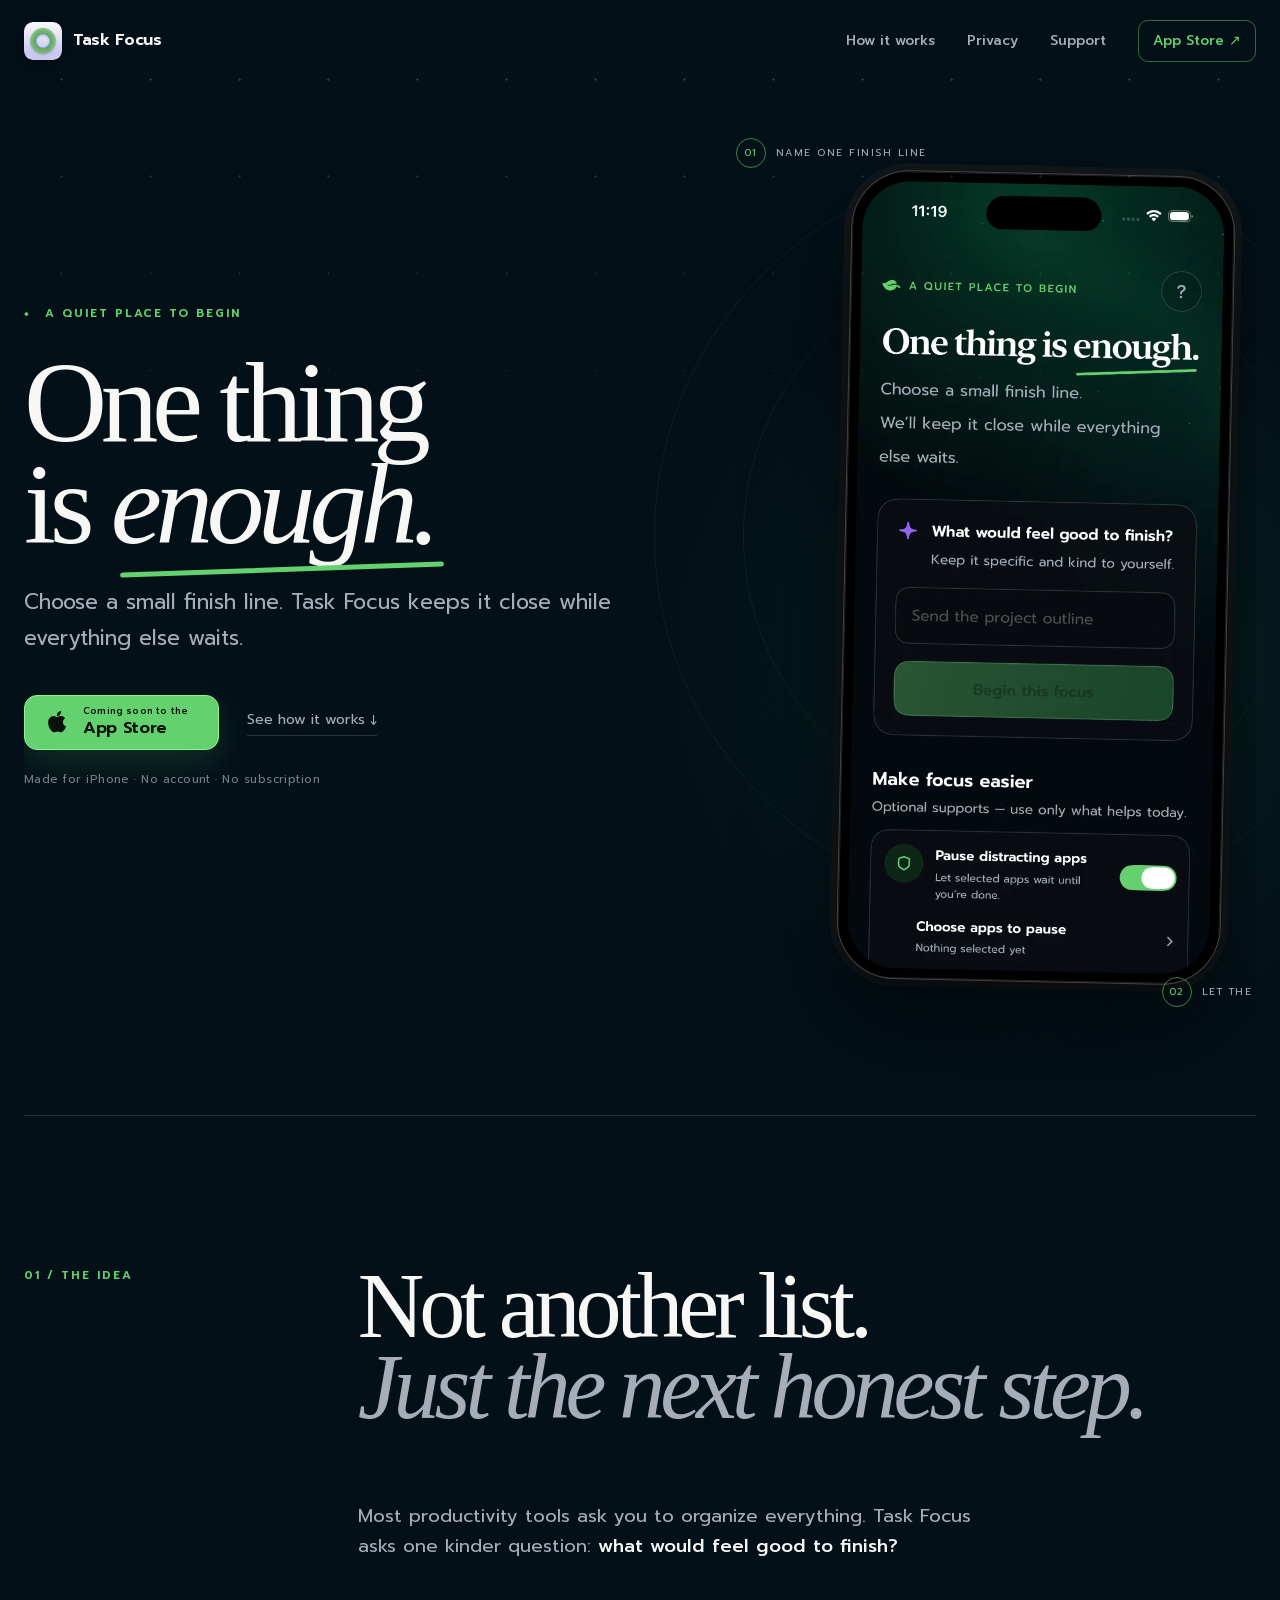
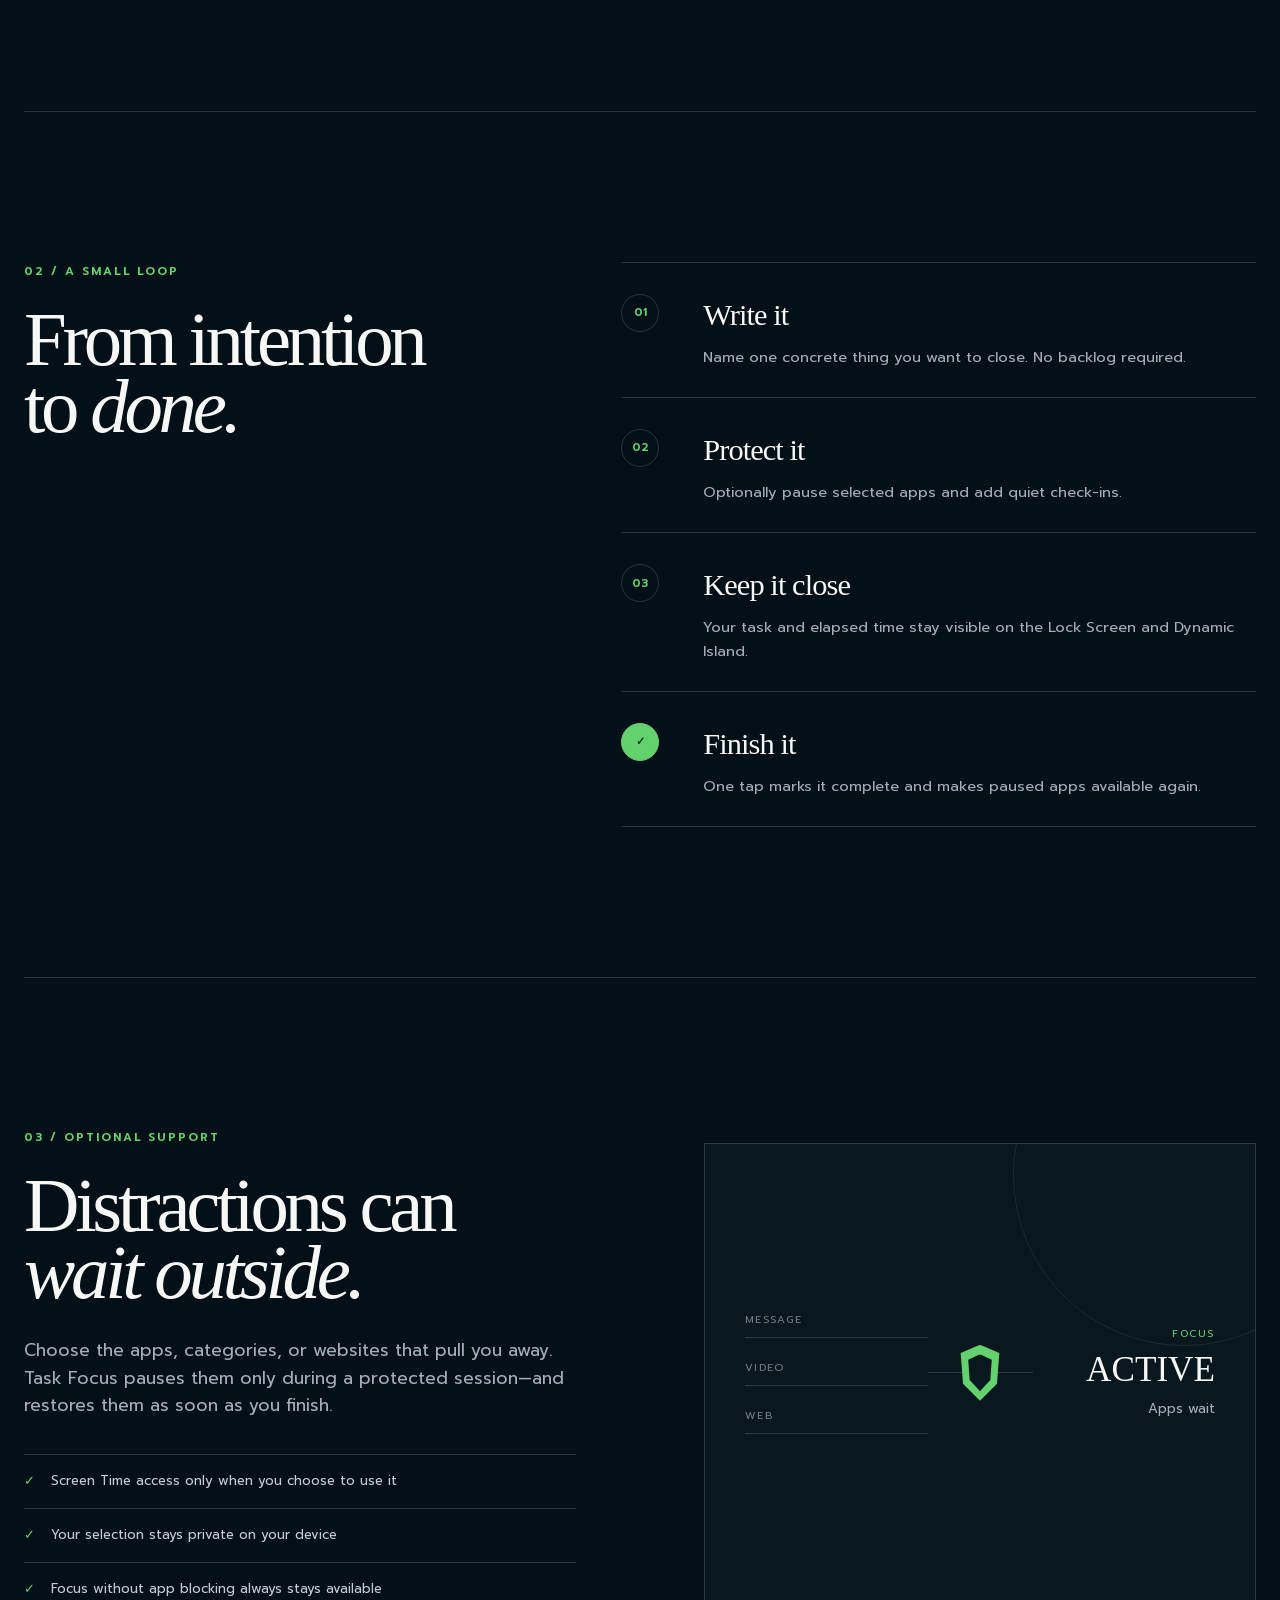
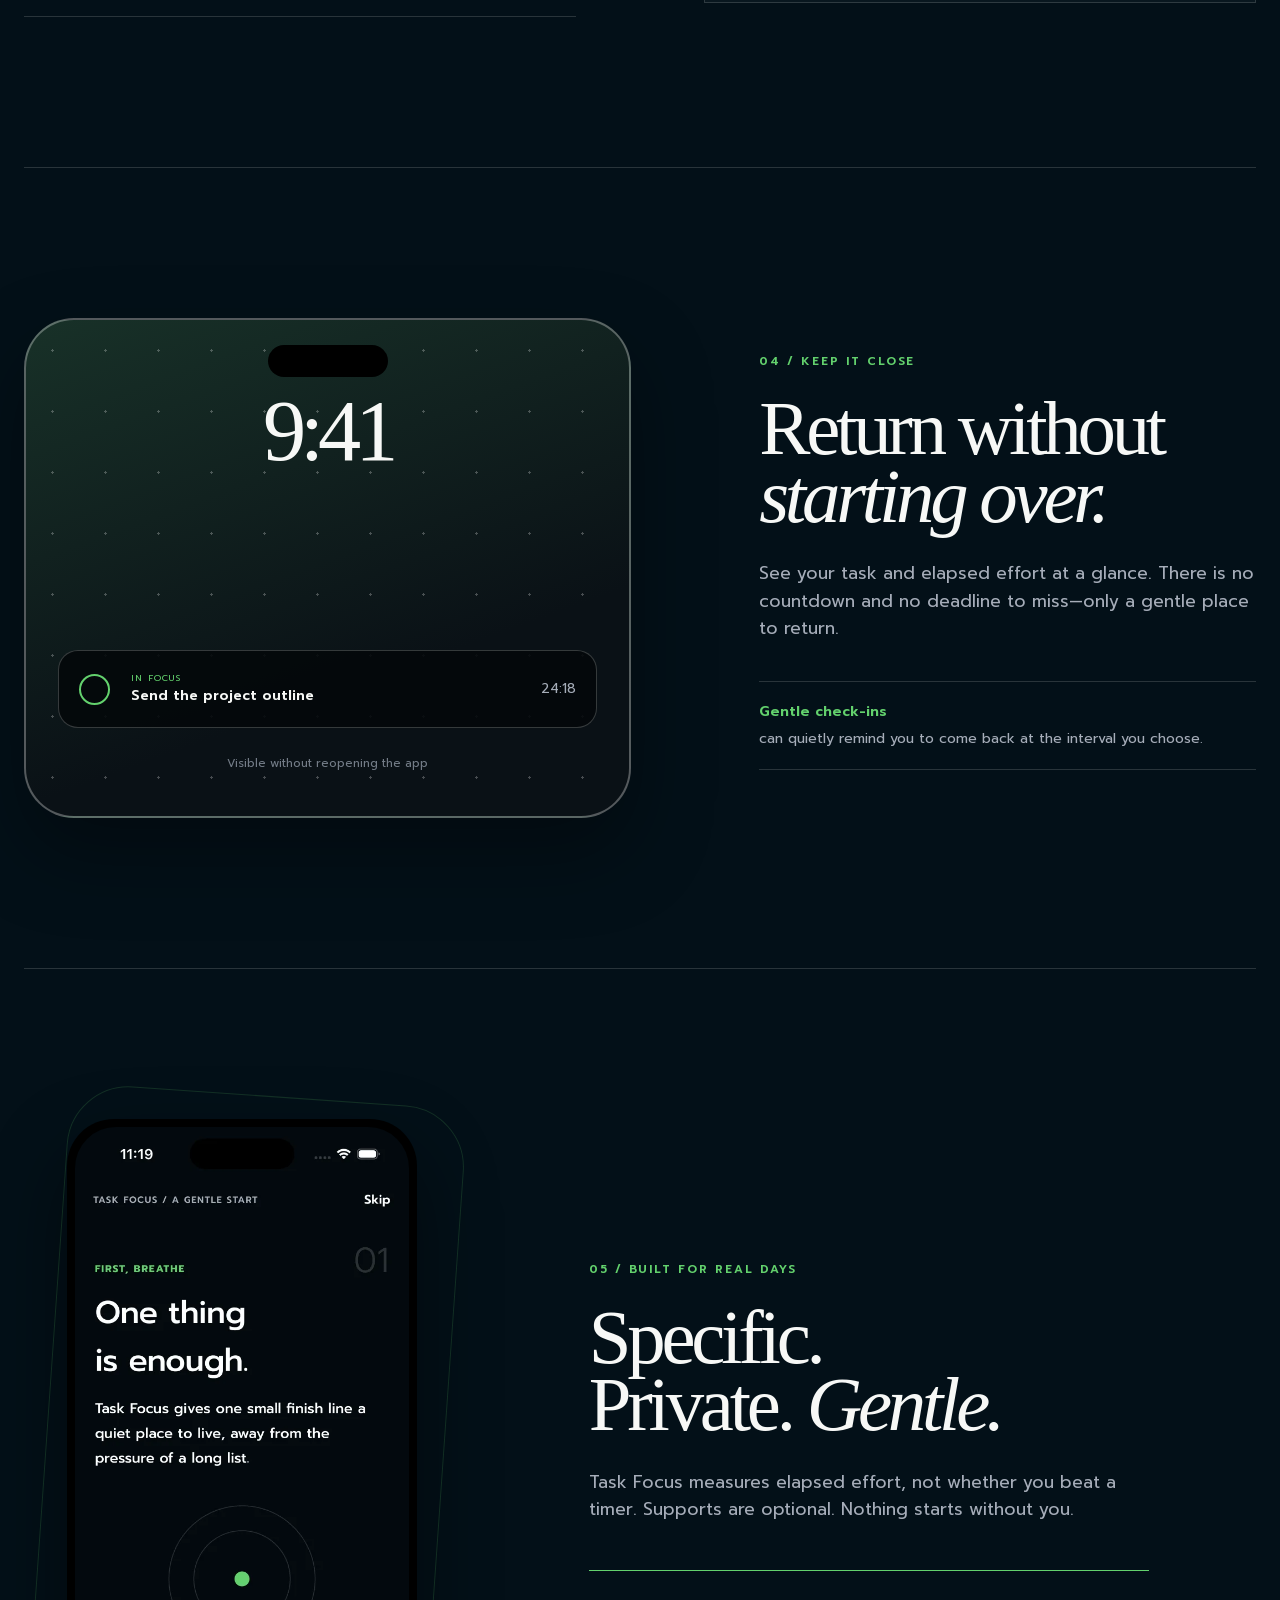
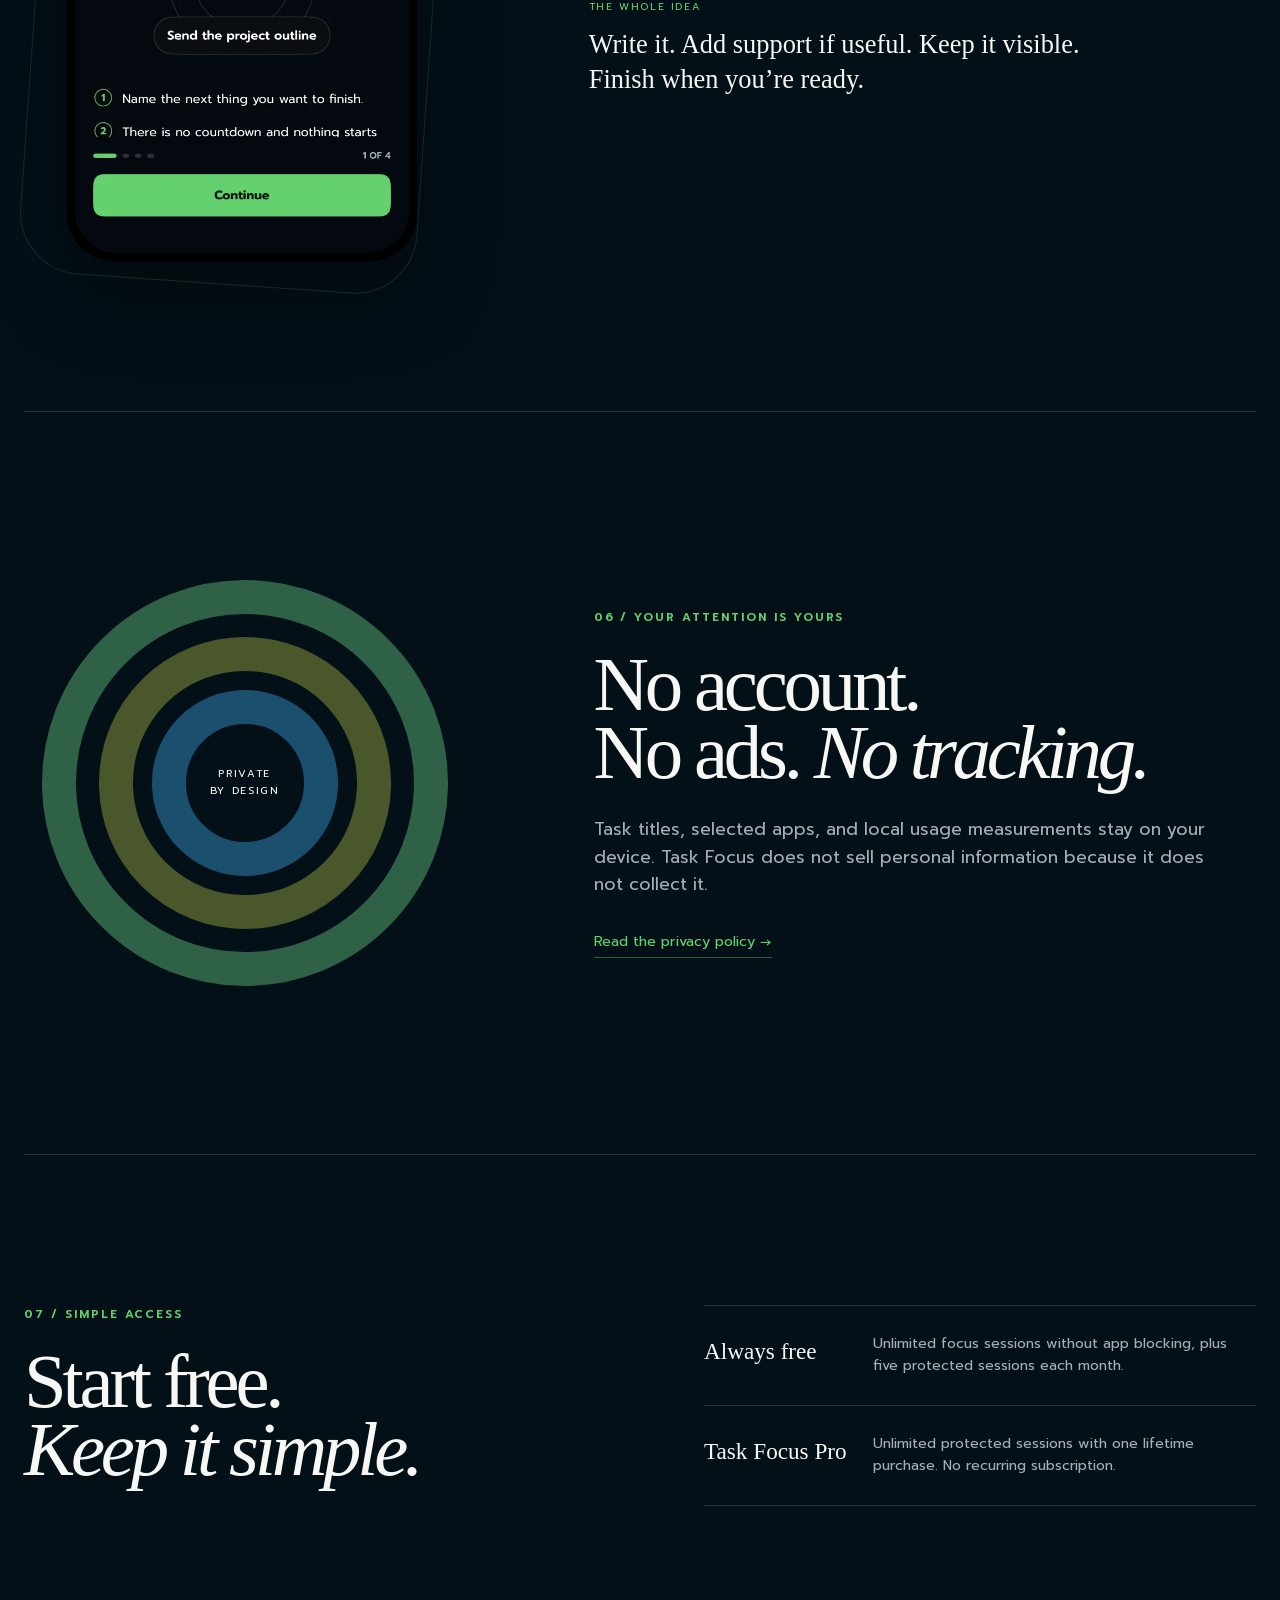
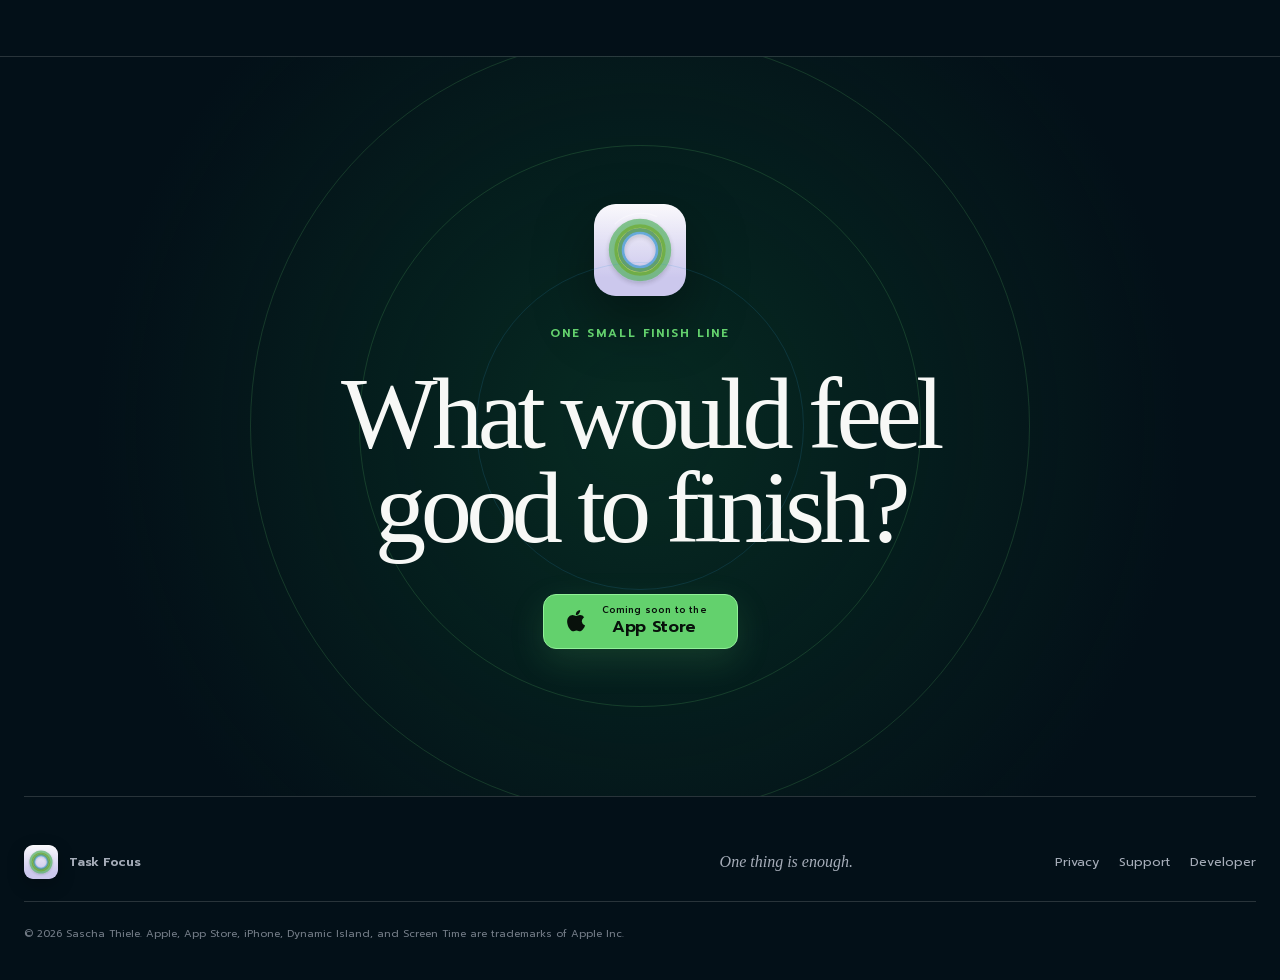
==== index.html @ 3fb0ddf8 "Build Task Focus App Store website" ====
<!doctype html>
<html lang="en">
<head>
  <meta charset="utf-8">
  <meta name="viewport" content="width=device-width, initial-scale=1">
  <meta name="theme-color" content="#031018">
  <meta name="description" content="Task Focus gives one small finish line a quiet place to live. Pause distracting apps, keep your task on the Lock Screen, and finish when you’re ready.">
  <meta property="og:title" content="Task Focus — One thing is enough.">
  <meta property="og:description" content="A gentler way to begin, protect, and finish one task on iPhone.">
  <meta property="og:type" content="website">
  <meta property="og:url" content="https://sthix.github.io/task-focus-website/">
  <meta property="og:image" content="https://sthix.github.io/task-focus-website/assets/social-card.png">
  <meta name="twitter:card" content="summary_large_image">
  <title>Task Focus — One thing is enough.</title>
  <link rel="icon" href="assets/app-icon.svg" type="image/svg+xml">
  <link rel="apple-touch-icon" href="assets/app-icon-180.png">
  <link rel="manifest" href="site.webmanifest">
  <link rel="stylesheet" href="styles.css">
  <script src="script.js" defer></script>
  <noscript><style>.reveal{opacity:1;transform:none}</style></noscript>
</head>
<body>
  <a class="skip-link" href="#main">Skip to content</a>

  <header class="site-header" data-header>
    <a class="brand" href="./" aria-label="Task Focus home">
      <img src="assets/app-icon.svg" alt="" width="38" height="38">
      <span>Task Focus</span>
    </a>
    <button class="nav-toggle" type="button" aria-expanded="false" aria-controls="site-nav" data-nav-toggle>
      <span></span><span></span><span class="sr-only">Open navigation</span>
    </button>
    <nav id="site-nav" class="site-nav" aria-label="Main navigation" data-nav>
      <a href="#how-it-works">How it works</a>
      <a href="#privacy">Privacy</a>
      <a href="support.html">Support</a>
      <a class="nav-cta" href="#availability">App Store <span aria-hidden="true">↗</span></a>
    </nav>
  </header>

  <main id="main">
    <section class="hero" aria-labelledby="hero-title">
      <div class="hero-orbit" aria-hidden="true"><i></i><i></i><i></i></div>
      <div class="hero-copy reveal">
        <p class="eyebrow"><span class="leaf">◆</span> A quiet place to begin</p>
        <h1 id="hero-title">One thing<br>is <em>enough.</em></h1>
        <p class="hero-intro">Choose a small finish line. Task Focus keeps it close while everything else waits.</p>
        <div class="hero-actions" id="availability">
          <span class="app-store-status" aria-label="Task Focus is coming soon to the App Store">
            <svg viewBox="0 0 24 24" aria-hidden="true"><path d="M16.7 12.9c0-2.5 2-3.7 2.1-3.8a4.5 4.5 0 0 0-3.5-1.9c-1.5-.1-2.9.9-3.7.9-.7 0-1.9-.9-3.2-.9A4.7 4.7 0 0 0 4.5 9.6c-1.7 2.9-.4 7.2 1.2 9.6.8 1.2 1.8 2.5 3.1 2.4 1.2 0 1.7-.8 3.2-.8s1.9.8 3.2.8c1.3 0 2.2-1.2 3-2.4a10 10 0 0 0 1.4-2.8 4.1 4.1 0 0 1-2.9-3.5ZM14.3 5.7a4.2 4.2 0 0 0 1-3.1 4.3 4.3 0 0 0-2.9 1.5 4 4 0 0 0-1 3c1.1.1 2.2-.5 2.9-1.4Z"/></svg>
            <span><small>Coming soon to the</small>App Store</span>
          </span>
          <a class="text-link" href="#how-it-works">See how it works <span aria-hidden="true">↓</span></a>
        </div>
        <p class="hero-note">Made for iPhone · No account · No subscription</p>
      </div>

      <div class="hero-visual reveal delay-1">
        <div class="phone-caption caption-top"><span>01</span> NAME ONE FINISH LINE</div>
        <div class="phone-shell">
          <div class="phone-speaker" aria-hidden="true"></div>
          <img src="assets/task-focus-home.webp" alt="Task Focus app home screen showing a task field and optional focus supports" width="603" height="1311">
        </div>
        <div class="phone-caption caption-bottom"><span>02</span> LET THE REST WAIT</div>
      </div>
    </section>

    <section class="manifesto section-pad" aria-label="Product philosophy">
      <p class="section-index">01 / THE IDEA</p>
      <blockquote class="reveal">Not another list.<br><span>Just the next honest step.</span></blockquote>
      <p class="manifesto-copy reveal">Most productivity tools ask you to organize everything. Task Focus asks one kinder question: <strong>what would feel good to finish?</strong></p>
    </section>

    <section class="focus-loop section-pad" id="how-it-works" aria-labelledby="loop-title">
      <div class="section-heading reveal">
        <p class="section-index">02 / A SMALL LOOP</p>
        <h2 id="loop-title">From intention<br>to <em>done.</em></h2>
      </div>
      <ol class="steps" aria-label="How Task Focus works">
        <li class="reveal">
          <span class="step-number">01</span>
          <div><h3>Write it</h3><p>Name one concrete thing you want to close. No backlog required.</p></div>
        </li>
        <li class="reveal">
          <span class="step-number">02</span>
          <div><h3>Protect it</h3><p>Optionally pause selected apps and add quiet check-ins.</p></div>
        </li>
        <li class="reveal">
          <span class="step-number">03</span>
          <div><h3>Keep it close</h3><p>Your task and elapsed time stay visible on the Lock Screen and Dynamic Island.</p></div>
        </li>
        <li class="reveal">
          <span class="step-number step-done">✓</span>
          <div><h3>Finish it</h3><p>One tap marks it complete and makes paused apps available again.</p></div>
        </li>
      </ol>
    </section>

    <section class="feature feature-protect section-pad" aria-labelledby="protect-title">
      <div class="feature-copy reveal">
        <p class="section-index">03 / OPTIONAL SUPPORT</p>
        <h2 id="protect-title">Distractions can<br><em>wait outside.</em></h2>
        <p>Choose the apps, categories, or websites that pull you away. Task Focus pauses them only during a protected session—and restores them as soon as you finish.</p>
        <ul class="plain-list">
          <li>Screen Time access only when you choose to use it</li>
          <li>Your selection stays private on your device</li>
          <li>Focus without app blocking always stays available</li>
        </ul>
      </div>
      <div class="shield-diagram reveal delay-1" aria-label="Illustration of distracting apps waiting outside a protected focus session">
        <div class="waiting-apps" aria-hidden="true">
          <span>MESSAGE</span><span>VIDEO</span><span>WEB</span>
        </div>
        <div class="shield-line" aria-hidden="true"></div>
        <div class="focus-mark"><span>FOCUS</span><strong>ACTIVE</strong><small>Apps wait</small></div>
      </div>
    </section>

    <section class="feature feature-visible section-pad" aria-labelledby="visible-title">
      <div class="lock-screen-stage reveal">
        <div class="lock-time">9:41</div>
        <div class="dynamic-island" aria-hidden="true"></div>
        <div class="live-activity">
          <span class="complete-example" aria-hidden="true"></span>
          <div><small>IN FOCUS</small><strong>Send the project outline</strong></div>
          <time>24:18</time>
        </div>
        <p>Visible without reopening the app</p>
      </div>
      <div class="feature-copy reveal delay-1">
        <p class="section-index">04 / KEEP IT CLOSE</p>
        <h2 id="visible-title">Return without<br><em>starting over.</em></h2>
        <p>See your task and elapsed effort at a glance. There is no countdown and no deadline to miss—only a gentle place to return.</p>
        <p class="quiet-detail"><span>Gentle check-ins</span> can quietly remind you to come back at the interval you choose.</p>
      </div>
    </section>

    <section class="feature feature-onboarding section-pad" aria-labelledby="gentle-title">
      <div class="onboarding-shot reveal">
        <img src="assets/task-focus-onboarding.webp" alt="Task Focus onboarding screen explaining that one thing is enough" width="603" height="1311" loading="lazy">
      </div>
      <div class="feature-copy reveal delay-1">
        <p class="section-index">05 / BUILT FOR REAL DAYS</p>
        <h2 id="gentle-title">Specific.<br>Private. <em>Gentle.</em></h2>
        <p>Task Focus measures elapsed effort, not whether you beat a timer. Supports are optional. Nothing starts without you.</p>
        <div class="principle-note">
          <span>THE WHOLE IDEA</span>
          <p>Write it. Add support if useful. Keep it visible. Finish when you’re ready.</p>
        </div>
      </div>
    </section>

    <section class="privacy-section section-pad" id="privacy" aria-labelledby="privacy-title">
      <div class="privacy-emblem reveal" aria-hidden="true">
        <div class="ring ring-a"></div><div class="ring ring-b"></div><div class="ring ring-c"></div><span>PRIVATE<br>BY DESIGN</span>
      </div>
      <div class="privacy-copy reveal delay-1">
        <p class="section-index">06 / YOUR ATTENTION IS YOURS</p>
        <h2 id="privacy-title">No account.<br>No ads. <em>No tracking.</em></h2>
        <p>Task titles, selected apps, and local usage measurements stay on your device. Task Focus does not sell personal information because it does not collect it.</p>
        <a class="arrow-link" href="privacy.html">Read the privacy policy <span aria-hidden="true">→</span></a>
      </div>
    </section>

    <section class="access-section section-pad" aria-labelledby="access-title">
      <div class="section-heading reveal">
        <p class="section-index">07 / SIMPLE ACCESS</p>
        <h2 id="access-title">Start free.<br><em>Keep it simple.</em></h2>
      </div>
      <div class="access-details reveal delay-1">
        <div>
          <strong>Always free</strong>
          <p>Unlimited focus sessions without app blocking, plus five protected sessions each month.</p>
        </div>
        <div>
          <strong>Task Focus Pro</strong>
          <p>Unlimited protected sessions with one lifetime purchase. No recurring subscription.</p>
        </div>
      </div>
    </section>

    <section class="final-cta" aria-labelledby="final-title">
      <div class="final-rings" aria-hidden="true"><i></i><i></i><i></i></div>
      <img src="assets/app-icon.svg" alt="" width="92" height="92" class="reveal">
      <p class="eyebrow reveal">One small finish line</p>
      <h2 id="final-title" class="reveal">What would feel<br>good to finish?</h2>
      <span class="app-store-status reveal" aria-label="Task Focus is coming soon to the App Store">
        <svg viewBox="0 0 24 24" aria-hidden="true"><path d="M16.7 12.9c0-2.5 2-3.7 2.1-3.8a4.5 4.5 0 0 0-3.5-1.9c-1.5-.1-2.9.9-3.7.9-.7 0-1.9-.9-3.2-.9A4.7 4.7 0 0 0 4.5 9.6c-1.7 2.9-.4 7.2 1.2 9.6.8 1.2 1.8 2.5 3.1 2.4 1.2 0 1.7-.8 3.2-.8s1.9.8 3.2.8c1.3 0 2.2-1.2 3-2.4a10 10 0 0 0 1.4-2.8 4.1 4.1 0 0 1-2.9-3.5ZM14.3 5.7a4.2 4.2 0 0 0 1-3.1 4.3 4.3 0 0 0-2.9 1.5 4 4 0 0 0-1 3c1.1.1 2.2-.5 2.9-1.4Z"/></svg>
        <span><small>Coming soon to the</small>App Store</span>
      </span>
    </section>
  </main>

  <footer class="site-footer">
    <a class="brand footer-brand" href="./"><img src="assets/app-icon.svg" alt="" width="34" height="34"><span>Task Focus</span></a>
    <p>One thing is enough.</p>
    <nav aria-label="Footer navigation"><a href="privacy.html">Privacy</a><a href="support.html">Support</a><a href="https://github.com/sthix" rel="me">Developer</a></nav>
    <small>© <span data-year></span> Sascha Thiele. Apple, App Store, iPhone, Dynamic Island, and Screen Time are trademarks of Apple Inc.</small>
  </footer>
</body>
</html>
---- styles.css ----
@font-face{font-family:Prompt;src:url('assets/fonts/Prompt-Regular.woff2') format('woff2');font-weight:400;font-display:swap}
@font-face{font-family:Prompt;src:url('assets/fonts/Prompt-Medium.woff2') format('woff2');font-weight:500;font-display:swap}
@font-face{font-family:Prompt;src:url('assets/fonts/Prompt-SemiBold.woff2') format('woff2');font-weight:600;font-display:swap}

:root{
  --ink:#f7f8f6;
  --quiet:#a6adb9;
  --muted:#737c87;
  --canvas:#031018;
  --surface:#09171f;
  --soft:#0d1d25;
  --line:rgba(255,255,255,.15);
  --sage:#63d16d;
  --sage-dark:#092c1a;
  --sage-wash:#0c3d24;
  --violet:#9463f5;
  --yellow:#cbda3b;
  --blue:#3495d2;
  --serif:"Iowan Old Style","Baskerville","Times New Roman",serif;
  --sans:Prompt,"Avenir Next",sans-serif;
  --page:1240px;
}

*{box-sizing:border-box}
html{scroll-behavior:smooth;background:var(--canvas)}
body{margin:0;color:var(--ink);background:
  radial-gradient(circle at 82% 9%,rgba(10,99,63,.24),transparent 24rem),
  var(--canvas);font-family:var(--sans);font-size:16px;line-height:1.6;-webkit-font-smoothing:antialiased;overflow-x:hidden}
body:before{content:"";position:fixed;inset:0;pointer-events:none;z-index:20;opacity:.3;background-image:radial-gradient(circle,rgba(255,255,255,.6) 0 1px,transparent 1.2px);background-size:89px 97px;background-position:17px 31px;mask-image:linear-gradient(to bottom,black,transparent 55%)}
a{color:inherit;text-decoration:none}
img{display:block;max-width:100%;height:auto}
button{font:inherit}
::selection{background:var(--sage);color:var(--sage-dark)}
.skip-link{position:fixed;left:20px;top:12px;z-index:100;transform:translateY(-160%);padding:10px 16px;background:var(--sage);color:var(--sage-dark);border-radius:6px;font-weight:600}
.skip-link:focus{transform:none}
.sr-only{position:absolute;width:1px;height:1px;padding:0;margin:-1px;overflow:hidden;clip:rect(0,0,0,0);white-space:nowrap;border:0}

.site-header{position:sticky;top:0;z-index:50;display:flex;align-items:center;justify-content:space-between;width:min(calc(100% - 48px),var(--page));margin:0 auto;padding:20px 0;transition:padding .25s ease,background .25s ease}
.site-header:before{content:"";position:absolute;inset:8px -18px;z-index:-1;border:1px solid transparent;border-radius:18px;background:rgba(3,16,24,0);transition:inherit}
.site-header.scrolled{padding-top:13px;padding-bottom:13px}
.site-header.scrolled:before{border-color:var(--line);background:rgba(3,16,24,.86);backdrop-filter:blur(18px)}
.brand{display:flex;align-items:center;gap:11px;font-weight:600;letter-spacing:-.02em}
.brand img{border-radius:9px;box-shadow:0 6px 18px rgba(0,0,0,.24)}
.site-nav{display:flex;align-items:center;gap:32px;color:var(--quiet);font-size:.86rem;font-weight:500}
.site-nav a{transition:color .2s ease}
.site-nav a:hover,.site-nav a:focus-visible{color:var(--ink)}
.site-nav .nav-cta{color:var(--sage);padding:9px 14px;border:1px solid rgba(99,209,109,.48);border-radius:10px}
.nav-toggle{display:none;color:var(--ink);border:0;background:none;width:42px;height:42px;padding:9px}
.nav-toggle span:not(.sr-only){display:block;width:22px;height:1px;margin:6px;background:currentColor}

.hero{position:relative;display:grid;grid-template-columns:minmax(0,1.05fr) minmax(370px,.72fr);align-items:center;gap:8vw;width:min(calc(100% - 48px),var(--page));min-height:calc(100svh - 80px);margin:0 auto;padding:56px 0 98px;overflow:hidden}
.hero-copy{position:relative;z-index:2;padding-bottom:7vh}
.eyebrow,.section-index{margin:0;color:var(--sage);font-size:.72rem;font-weight:600;letter-spacing:.17em;text-transform:uppercase}
.leaf{display:inline-block;font-size:.56rem;transform:rotate(20deg);margin-right:8px}
h1,h2,blockquote{font-family:var(--serif);font-weight:400;letter-spacing:-.055em;line-height:.88}
h1{max-width:760px;margin:30px 0 30px;font-size:clamp(5.3rem,9vw,9.7rem)}
h1 em,h2 em{position:relative;color:var(--ink);font-style:italic;font-weight:400}
h1 em:after{content:"";position:absolute;left:3%;right:-3%;bottom:-.04em;height:5px;background:var(--sage);border-radius:99px;transform:rotate(-2deg)}
.hero-intro{max-width:600px;margin:0;color:var(--quiet);font-size:clamp(1.12rem,1.65vw,1.42rem);line-height:1.7}
.hero-actions{display:flex;align-items:center;gap:28px;margin-top:38px}
.app-store-status{display:inline-flex;align-items:center;gap:12px;min-width:195px;padding:11px 19px 12px;color:#08110b;background:var(--sage);border:1px solid #91f198;border-radius:13px;box-shadow:0 12px 35px rgba(99,209,109,.16)}
.app-store-status svg{width:27px;height:27px;fill:currentColor;flex:none}
.app-store-status span{font-size:1.04rem;font-weight:600;line-height:1.05;letter-spacing:-.02em}
.app-store-status small{display:block;font-size:.57rem;font-weight:500;letter-spacing:.02em;margin-bottom:3px}
.text-link,.arrow-link{font-size:.9rem;color:var(--quiet);border-bottom:1px solid var(--line);padding-bottom:4px;transition:color .2s ease,border-color .2s ease}
.text-link:hover,.arrow-link:hover{color:var(--ink);border-color:var(--sage)}
.hero-note{margin:20px 0 0;color:var(--muted);font-size:.72rem;letter-spacing:.04em}
.hero-visual{position:relative;z-index:2;width:min(100%,440px);justify-self:end;padding:35px 28px}
.phone-shell{position:relative;margin:auto;padding:10px;border:1px solid rgba(255,255,255,.26);border-radius:58px;background:#000;box-shadow:0 42px 90px rgba(0,0,0,.55),0 0 0 7px #12171b;width:100%;overflow:hidden;transform:rotate(1.2deg)}
.phone-shell:after{content:"";position:absolute;inset:0;border-radius:50px;box-shadow:inset 0 0 0 1px rgba(255,255,255,.13);pointer-events:none}
.phone-shell img{width:100%;border-radius:48px}
.phone-speaker{position:absolute;z-index:2;top:25px;left:50%;width:30%;height:31px;border-radius:99px;background:#000;transform:translateX(-50%)}
.phone-caption{position:absolute;z-index:4;display:flex;align-items:center;gap:10px;color:var(--quiet);font-size:.62rem;letter-spacing:.15em;white-space:nowrap}
.phone-caption span{display:grid;place-items:center;width:30px;height:30px;border:1px solid rgba(99,209,109,.6);border-radius:50%;color:var(--sage)}
.caption-top{top:0;left:-80px}.caption-bottom{right:-66px;bottom:10px}
.hero-orbit{position:absolute;right:-11vw;top:8%;width:58vw;aspect-ratio:1;pointer-events:none;opacity:.46}
.hero-orbit i,.final-rings i{position:absolute;inset:0;border:1px solid rgba(99,209,109,.18);border-radius:50%}
.hero-orbit i:nth-child(2){inset:12%}.hero-orbit i:nth-child(3){inset:25%;border-color:rgba(52,149,210,.16)}

.section-pad{width:min(calc(100% - 48px),var(--page));margin:0 auto;padding:150px 0}
.manifesto{display:grid;grid-template-columns:1fr 3.1fr;gap:44px;border-top:1px solid var(--line)}
.manifesto blockquote{grid-column:2;margin:0;font-size:clamp(3.6rem,7.2vw,7rem)}
.manifesto blockquote span{color:var(--quiet);font-style:italic}
.manifesto-copy{grid-column:2;max-width:640px;margin:30px 0 0;color:var(--quiet);font-size:1.15rem}
.manifesto-copy strong{color:var(--ink);font-weight:500}

.focus-loop{display:grid;grid-template-columns:.85fr 1.15fr;gap:10vw;border-top:1px solid var(--line)}
.section-heading h2,.feature h2,.privacy-copy h2,.access-section h2{margin:25px 0 0;font-size:clamp(3.7rem,6vw,6.6rem)}
.steps{list-style:none;margin:0;padding:0;border-top:1px solid var(--line)}
.steps li{display:grid;grid-template-columns:62px 1fr;gap:20px;padding:28px 0;border-bottom:1px solid var(--line)}
.step-number{display:grid;place-items:center;width:38px;height:38px;margin-top:3px;border:1px solid var(--line);border-radius:50%;color:var(--sage);font-size:.69rem;font-weight:600}
.step-done{color:var(--sage-dark);background:var(--sage);border-color:var(--sage)}
.steps h3{margin:0 0 6px;font-family:var(--serif);font-size:1.9rem;font-weight:400;letter-spacing:-.03em}
.steps p{margin:0;color:var(--quiet);font-size:.92rem}

.feature{display:grid;grid-template-columns:1fr 1fr;align-items:center;gap:10vw;border-top:1px solid var(--line)}
.feature-copy>p:not(.section-index,.quiet-detail){max-width:550px;margin:30px 0;color:var(--quiet);font-size:1.08rem}
.plain-list{list-style:none;padding:0;margin:34px 0 0;border-top:1px solid var(--line)}
.plain-list li{position:relative;padding:16px 0 16px 27px;border-bottom:1px solid var(--line);font-size:.82rem;color:#c7ccd1}
.plain-list li:before{content:"✓";position:absolute;left:0;color:var(--sage)}
.shield-diagram{display:grid;grid-template-columns:1fr 105px 1fr;align-items:center;min-height:460px;padding:60px 40px;border:1px solid var(--line);background:var(--surface);position:relative;overflow:hidden}
.shield-diagram:before{content:"";position:absolute;width:340px;height:340px;border:1px solid rgba(99,209,109,.13);border-radius:50%;right:-100px;top:-140px}
.waiting-apps{display:flex;flex-direction:column;gap:21px;color:var(--muted);font-size:.66rem;letter-spacing:.13em}
.waiting-apps span{padding-bottom:9px;border-bottom:1px solid var(--line)}
.shield-line{height:1px;background:var(--line);position:relative}
.shield-line:after{content:"";position:absolute;width:46px;height:56px;left:50%;top:50%;transform:translate(-50%,-50%);background:var(--sage);clip-path:polygon(50% 0,92% 15%,87% 70%,50% 100%,13% 70%,8% 15%)}
.shield-line:before{content:"";position:absolute;z-index:2;width:28px;height:37px;left:50%;top:50%;transform:translate(-50%,-50%);background:var(--surface);clip-path:polygon(50% 0,92% 15%,87% 70%,50% 100%,13% 70%,8% 15%)}
.focus-mark{display:flex;flex-direction:column;align-items:flex-end;text-align:right}
.focus-mark span{color:var(--sage);font-size:.63rem;letter-spacing:.15em}.focus-mark strong{font-family:var(--serif);font-size:2.2rem;font-weight:400}.focus-mark small{color:var(--quiet)}

.feature-visible{grid-template-columns:1.1fr .9fr}
.lock-screen-stage{position:relative;min-height:500px;padding:42px;border-radius:50px;border:2px solid rgba(255,255,255,.3);background:linear-gradient(160deg,#183128,#0a1116 68%);box-shadow:0 35px 80px rgba(0,0,0,.35);overflow:hidden}
.lock-screen-stage:before{content:"";position:absolute;inset:0;opacity:.25;background-image:radial-gradient(circle,white 0 1px,transparent 1.2px);background-size:53px 61px}
.lock-screen-stage>p{position:absolute;bottom:32px;left:0;right:0;text-align:center;color:var(--muted);font-size:.72rem}
.lock-time{position:relative;font-family:var(--serif);font-size:5.4rem;text-align:center;letter-spacing:-.07em}
.dynamic-island{position:absolute;top:25px;left:50%;width:120px;height:32px;border-radius:99px;background:#000;transform:translateX(-50%)}
.live-activity{position:absolute;left:32px;right:32px;bottom:88px;display:grid;grid-template-columns:38px 1fr auto;gap:14px;align-items:center;padding:20px;border:1px solid rgba(255,255,255,.2);border-radius:20px;background:rgba(4,8,10,.9)}
.complete-example{width:31px;height:31px;border:2px solid var(--sage);border-radius:50%;background:transparent}
.live-activity div{display:flex;min-width:0;flex-direction:column}.live-activity small{color:var(--sage);font-size:.55rem;letter-spacing:.14em}.live-activity strong{overflow:hidden;text-overflow:ellipsis;white-space:nowrap;font-size:.84rem}.live-activity time{font-variant-numeric:tabular-nums;color:var(--quiet);font-size:.85rem}
.quiet-detail{margin-top:38px;padding:19px 0;border-top:1px solid var(--line);border-bottom:1px solid var(--line);color:var(--quiet);font-size:.88rem}.quiet-detail span{display:block;color:var(--sage);font-weight:600;margin-bottom:4px}

.feature-onboarding{grid-template-columns:.72fr 1.1fr}
.onboarding-shot{position:relative;width:min(100%,350px);margin:auto;padding:8px;border-radius:47px;background:#000;box-shadow:0 35px 80px rgba(0,0,0,.45);transform:rotate(-2deg)}
.onboarding-shot img{border-radius:41px}
.onboarding-shot:after{content:"";position:absolute;inset:-24px;border:1px solid rgba(99,209,109,.16);border-radius:62px;transform:rotate(4deg);pointer-events:none}
.principle-note{max-width:560px;margin-top:46px;padding:22px 0;border-top:1px solid var(--sage)}
.principle-note span{color:var(--sage);font-size:.63rem;letter-spacing:.16em}.principle-note p{margin:8px 0 0!important;color:var(--ink)!important;font-family:var(--serif);font-size:1.65rem!important;line-height:1.35}

.privacy-section{display:grid;grid-template-columns:.8fr 1.2fr;gap:10vw;align-items:center;border-top:1px solid var(--line)}
.privacy-emblem{position:relative;display:grid;place-items:center;aspect-ratio:1;max-width:460px}
.privacy-emblem .ring{position:absolute;border-radius:50%;border:34px solid;mix-blend-mode:screen}.ring-a{inset:4%;border-color:rgba(94,181,107,.48)!important}.ring-b{inset:17%;border-color:rgba(203,218,59,.35)!important}.ring-c{inset:29%;border-color:rgba(52,149,210,.45)!important}.privacy-emblem span{z-index:2;text-align:center;color:var(--ink);font-size:.65rem;letter-spacing:.16em;line-height:1.6}
.privacy-copy>p:not(.section-index){max-width:620px;margin:30px 0;color:var(--quiet);font-size:1.08rem}
.arrow-link{display:inline-block;color:var(--sage);border-color:rgba(99,209,109,.4)}

.access-section{display:grid;grid-template-columns:1fr 1fr;gap:10vw;border-top:1px solid var(--line)}
.access-details{align-self:end;border-top:1px solid var(--line)}
.access-details>div{display:grid;grid-template-columns:145px 1fr;gap:24px;padding:27px 0;border-bottom:1px solid var(--line)}
.access-details strong{font-family:var(--serif);font-size:1.45rem;font-weight:400}.access-details p{margin:0;color:var(--quiet);font-size:.88rem}

.final-cta{position:relative;display:flex;min-height:740px;padding:120px 24px;flex-direction:column;align-items:center;justify-content:center;text-align:center;overflow:hidden;border-top:1px solid var(--line);background:radial-gradient(circle at 50% 50%,rgba(12,82,48,.4),transparent 34rem)}
.final-cta>img{border-radius:22px;margin-bottom:28px;box-shadow:0 22px 60px rgba(0,0,0,.38)}
.final-cta h2{position:relative;z-index:2;margin:25px 0 38px;font-family:var(--serif);font-size:clamp(4rem,8vw,8rem);font-weight:400;letter-spacing:-.055em;line-height:.92}
.final-rings{position:absolute;width:min(75vw,780px);aspect-ratio:1}.final-rings i:nth-child(2){inset:14%}.final-rings i:nth-child(3){inset:29%;border-color:rgba(52,149,210,.16)}
.final-cta .app-store-status{position:relative;z-index:2}
.site-footer{display:grid;grid-template-columns:1fr 1fr auto;align-items:center;gap:22px;width:min(calc(100% - 48px),var(--page));margin:auto;padding:48px 0 38px;border-top:1px solid var(--line);font-size:.78rem;color:var(--quiet)}
.site-footer p{margin:0;text-align:center;font-family:var(--serif);font-size:1rem;font-style:italic}.site-footer nav{display:flex;gap:20px}.site-footer nav a:hover{color:var(--ink)}.site-footer small{grid-column:1/-1;padding-top:24px;border-top:1px solid var(--line);color:var(--muted);font-size:.64rem}

.reveal{opacity:0;transform:translateY(22px);transition:opacity .8s cubic-bezier(.2,.7,.2,1),transform .8s cubic-bezier(.2,.7,.2,1)}
.reveal.delay-1{transition-delay:.12s}.reveal.is-visible{opacity:1;transform:none}

/* Legal and support pages */
.subpage{background:var(--canvas)}
.subpage-main{width:min(calc(100% - 48px),900px);margin:0 auto;padding:110px 0 150px}
.subpage-hero{padding-bottom:66px;border-bottom:1px solid var(--line)}
.subpage-hero h1{max-width:none;margin-bottom:25px;font-size:clamp(4rem,8vw,7.5rem)}
.subpage-hero>p:last-child{max-width:620px;color:var(--quiet);font-size:1.08rem}
.legal-content{display:grid;grid-template-columns:190px 1fr;gap:70px;padding-top:70px}
.legal-nav{position:sticky;top:110px;align-self:start;display:flex;flex-direction:column;gap:10px;color:var(--muted);font-size:.72rem}.legal-nav a:hover{color:var(--sage)}
.prose section{padding:0 0 48px;margin:0 0 48px;border-bottom:1px solid var(--line)}
.prose h2{margin:0 0 20px;font-family:var(--serif);font-size:2.35rem;font-weight:400;letter-spacing:-.04em;line-height:1.08}
.prose h3{margin:28px 0 10px;font-size:.95rem;color:var(--ink)}
.prose p,.prose li{color:var(--quiet);font-size:.92rem}.prose ul{padding-left:1.2em}.prose a{color:var(--sage);border-bottom:1px solid rgba(99,209,109,.35)}
.meta-line{display:flex;gap:18px;flex-wrap:wrap;margin-top:28px;color:var(--muted);font-size:.7rem;letter-spacing:.06em;text-transform:uppercase}
.support-grid{display:grid;grid-template-columns:1fr 1fr;gap:1px;margin-top:70px;background:var(--line);border:1px solid var(--line)}
.support-item{padding:36px;background:var(--canvas)}.support-item h2{margin:0 0 14px;font-family:var(--serif);font-size:2rem;font-weight:400}.support-item p{min-height:74px;color:var(--quiet);font-size:.9rem}.support-item a{color:var(--sage);font-size:.82rem}
.faq{margin-top:100px}.faq>h2{font-family:var(--serif);font-size:3.5rem;font-weight:400}.faq details{border-top:1px solid var(--line);padding:22px 0}.faq details:last-child{border-bottom:1px solid var(--line)}.faq summary{cursor:pointer;color:var(--ink);font-weight:500;list-style:none}.faq summary::-webkit-details-marker{display:none}.faq summary:after{content:"+";float:right;color:var(--sage)}.faq details[open] summary:after{content:"–"}.faq details p{max-width:680px;color:var(--quiet);font-size:.9rem}

@media (max-width:900px){
  .site-header{width:min(calc(100% - 34px),var(--page))}.nav-toggle{display:block}.site-nav{position:absolute;top:72px;left:0;right:0;display:none;flex-direction:column;align-items:stretch;gap:0;padding:12px;border:1px solid var(--line);border-radius:16px;background:rgba(3,16,24,.97);box-shadow:0 24px 50px rgba(0,0,0,.35)}.site-nav.open{display:flex}.site-nav a{padding:13px 12px}.site-nav .nav-cta{margin-top:6px}
  .hero{grid-template-columns:1fr;gap:30px;padding-top:76px}.hero-copy{padding-bottom:0}.hero-visual{justify-self:center;width:min(88vw,430px);margin-top:50px}.caption-top{left:-18px}.caption-bottom{right:-10px}
  .hero-orbit{width:100vw;right:-17px;top:44%}
  .manifesto,.focus-loop,.feature,.privacy-section,.access-section{grid-template-columns:1fr;gap:70px}.manifesto blockquote,.manifesto-copy{grid-column:1}.manifesto{gap:45px}.feature-visible .lock-screen-stage{order:2}.feature-onboarding .onboarding-shot{order:2}.privacy-emblem{max-width:380px;margin:auto}.access-details{align-self:auto}
  .site-footer{grid-template-columns:1fr auto}.site-footer p{display:none}.site-footer small{grid-column:1/-1}
  .legal-content{grid-template-columns:1fr;gap:40px}.legal-nav{position:static;display:none}
}

@media (max-width:600px){
  body{font-size:15px;max-width:100vw}.section-pad{width:calc(100% - 34px);padding:105px 0}.hero{width:calc(100% - 34px);padding-bottom:82px;min-height:auto;overflow:clip}h1{font-size:clamp(3.55rem,16.5vw,4.05rem);margin-top:24px}.hero-copy{min-width:0}.hero-intro{font-size:1rem;overflow-wrap:break-word}.hero-actions{align-items:flex-start;flex-direction:column;gap:19px}.hero-note{line-height:1.7}.hero-visual{padding-left:18px;padding-right:18px}.phone-shell{border-radius:48px}.phone-shell img{border-radius:39px}.phone-speaker{top:20px}.phone-caption{font-size:.52rem}.caption-top{left:0}.caption-bottom{right:0}.manifesto blockquote{font-size:3.5rem}.section-heading h2,.feature h2,.privacy-copy h2,.access-section h2{font-size:3.7rem}.focus-loop{gap:55px}.steps li{grid-template-columns:48px 1fr;gap:12px}.feature{gap:58px}.shield-diagram{min-height:330px;padding:35px 21px;grid-template-columns:1fr 72px 1fr}.shield-line:after{width:38px;height:48px}.shield-line:before{width:23px;height:32px}.focus-mark strong{font-size:1.6rem}.lock-screen-stage{min-height:420px;padding:28px}.lock-time{font-size:4.3rem}.dynamic-island{top:17px;width:98px;height:27px}.live-activity{left:18px;right:18px;bottom:72px;grid-template-columns:30px 1fr auto;padding:15px;gap:10px}.complete-example{width:27px;height:27px}.live-activity strong{font-size:.73rem}.live-activity time{font-size:.72rem}.onboarding-shot{width:78vw}.privacy-emblem{width:82vw}.access-details>div{grid-template-columns:1fr;gap:8px}.final-cta{min-height:650px}.site-footer{width:calc(100% - 34px);grid-template-columns:1fr}.site-footer nav{justify-content:flex-start}.subpage-main{width:calc(100% - 34px);padding-top:75px}.subpage-hero h1{font-size:4.6rem}.support-grid{grid-template-columns:1fr}.support-item p{min-height:auto}.faq>h2{font-size:2.8rem}
}

@media (prefers-reduced-motion:reduce){html{scroll-behavior:auto}.reveal{opacity:1;transform:none;transition:none!important}.site-header,.site-header:before{transition:none}}
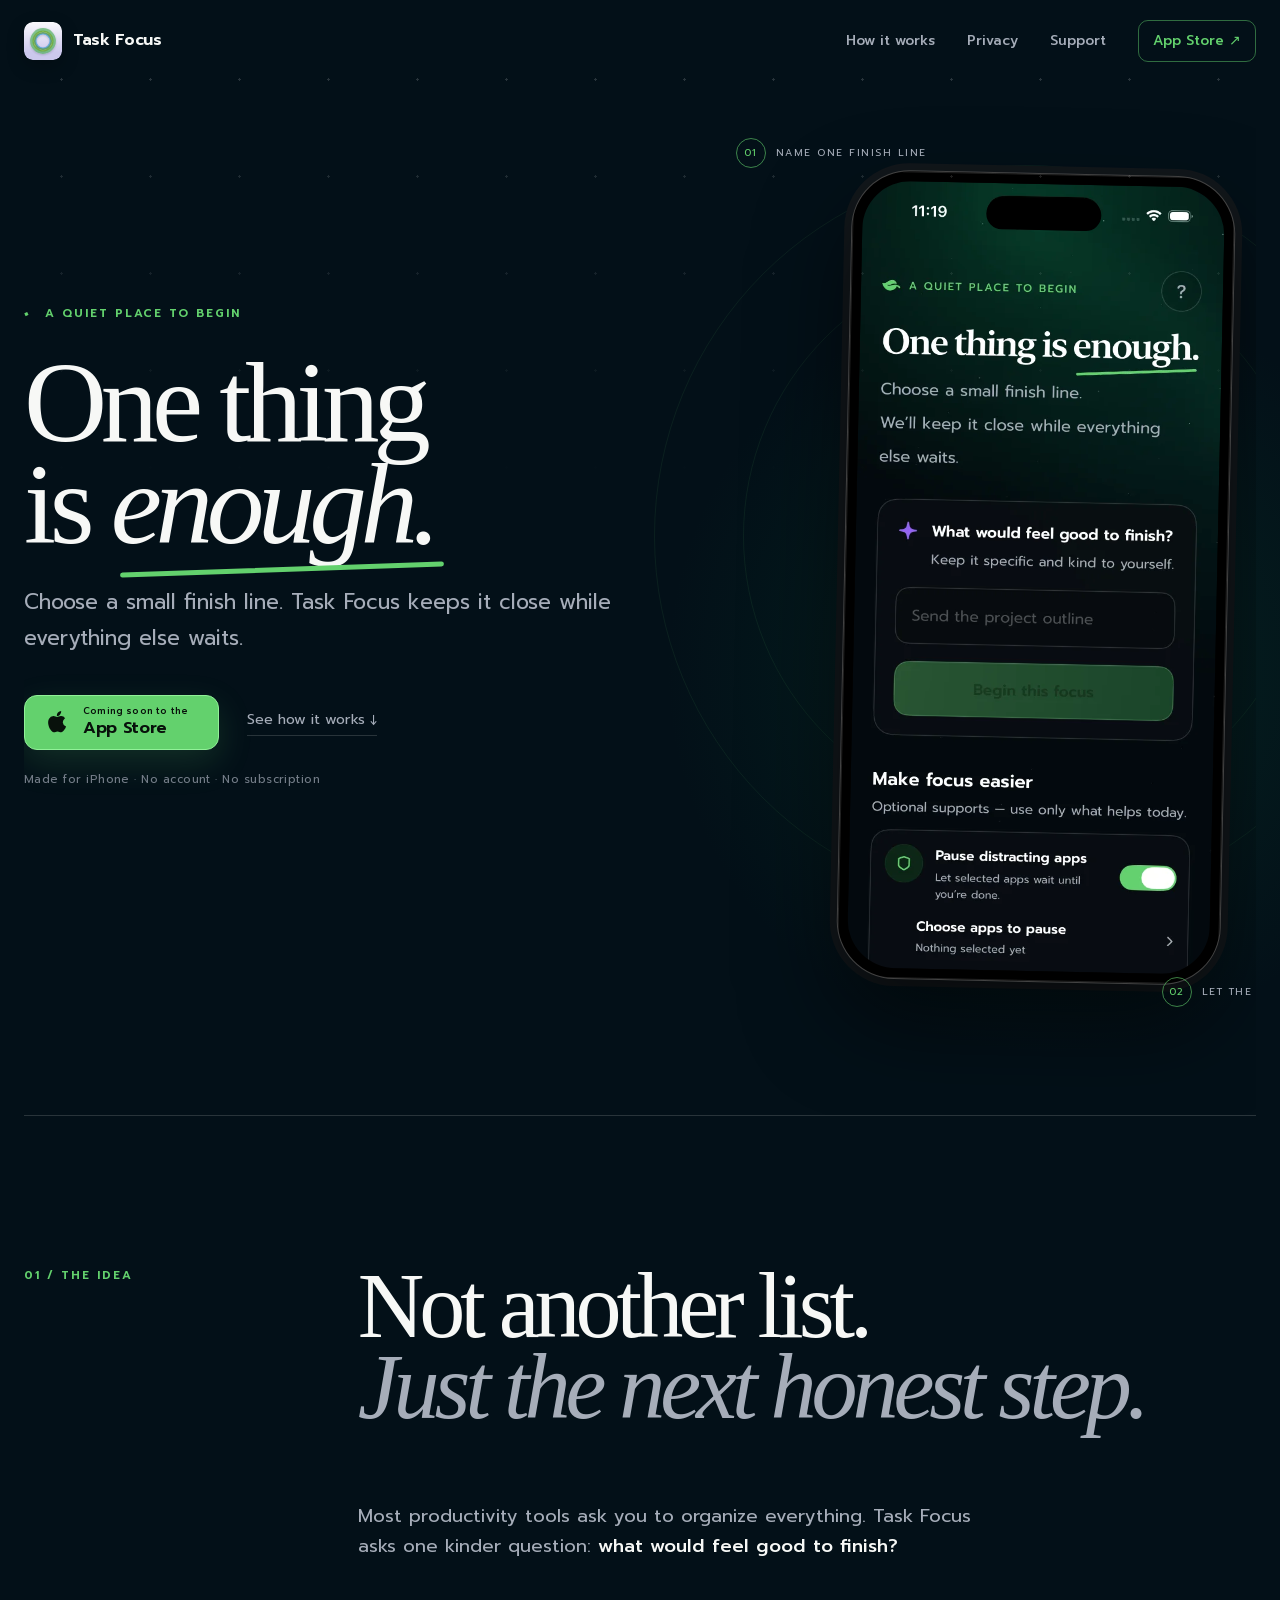
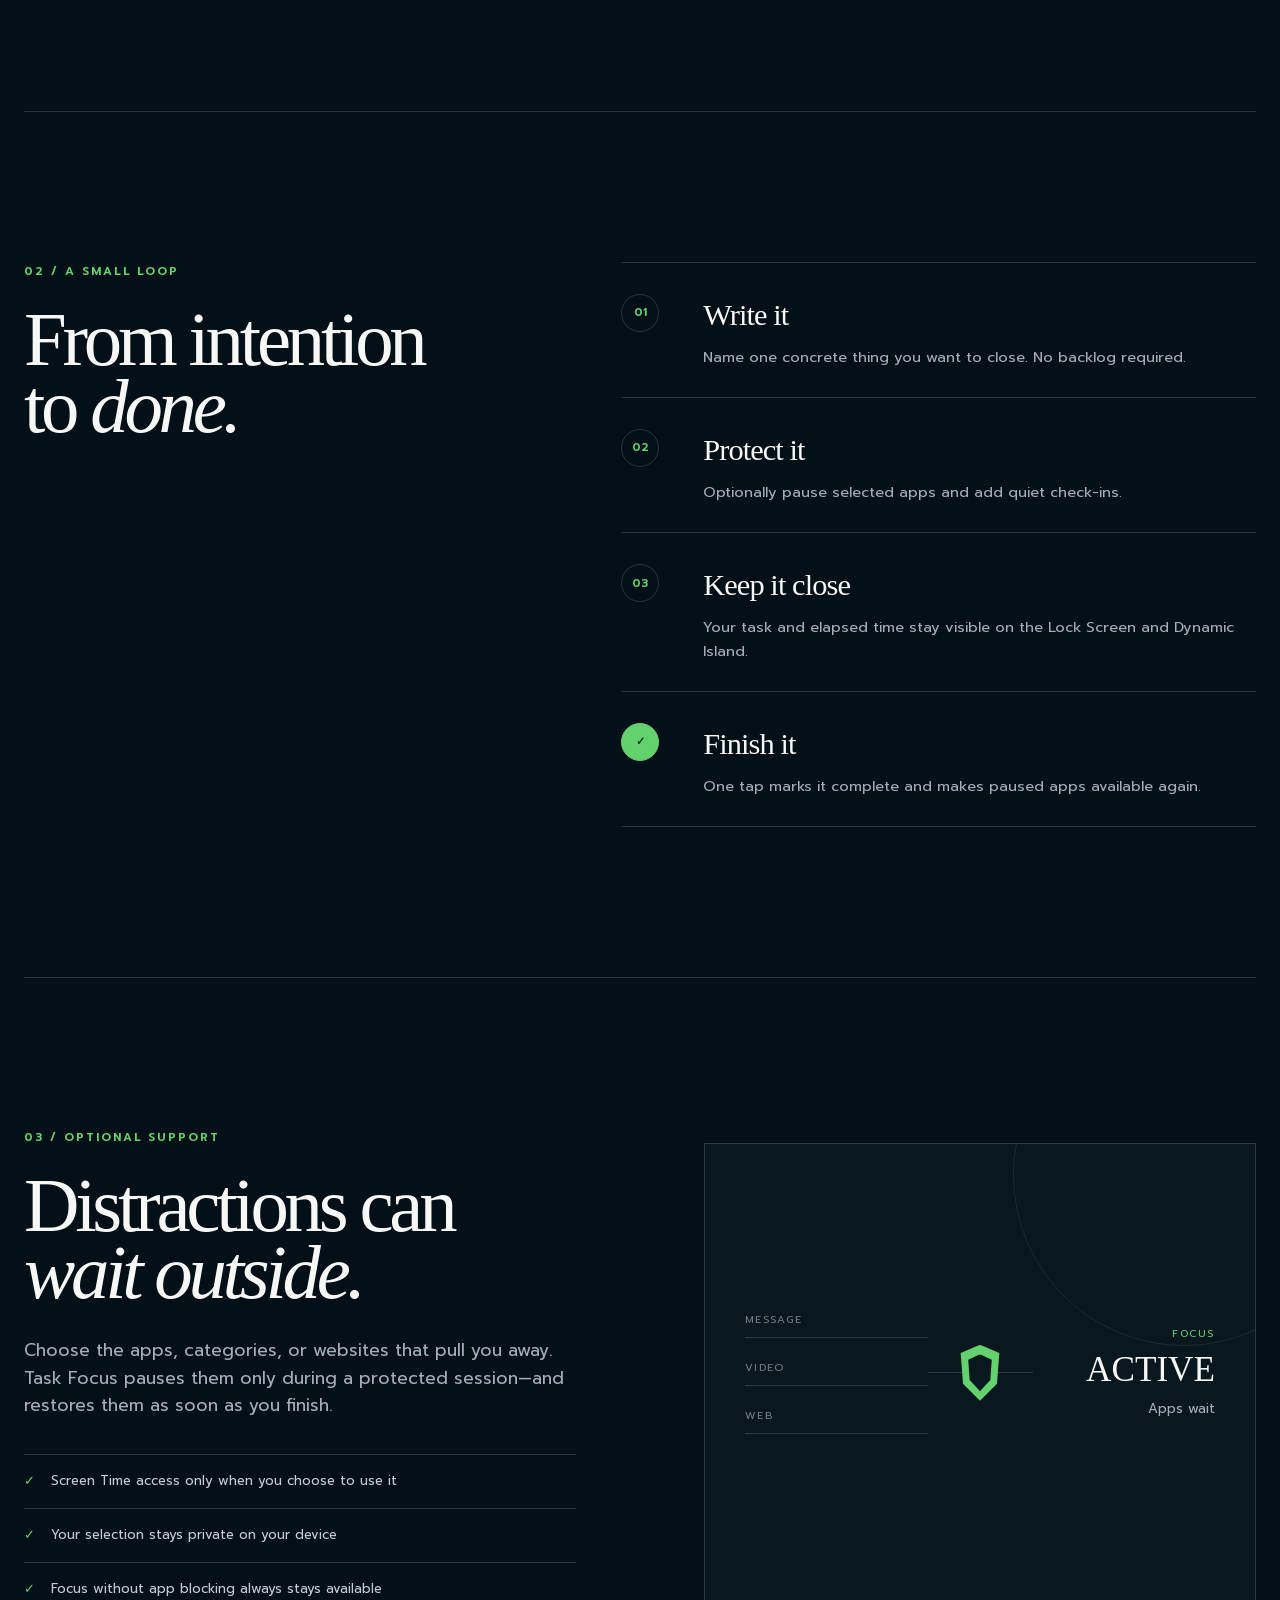
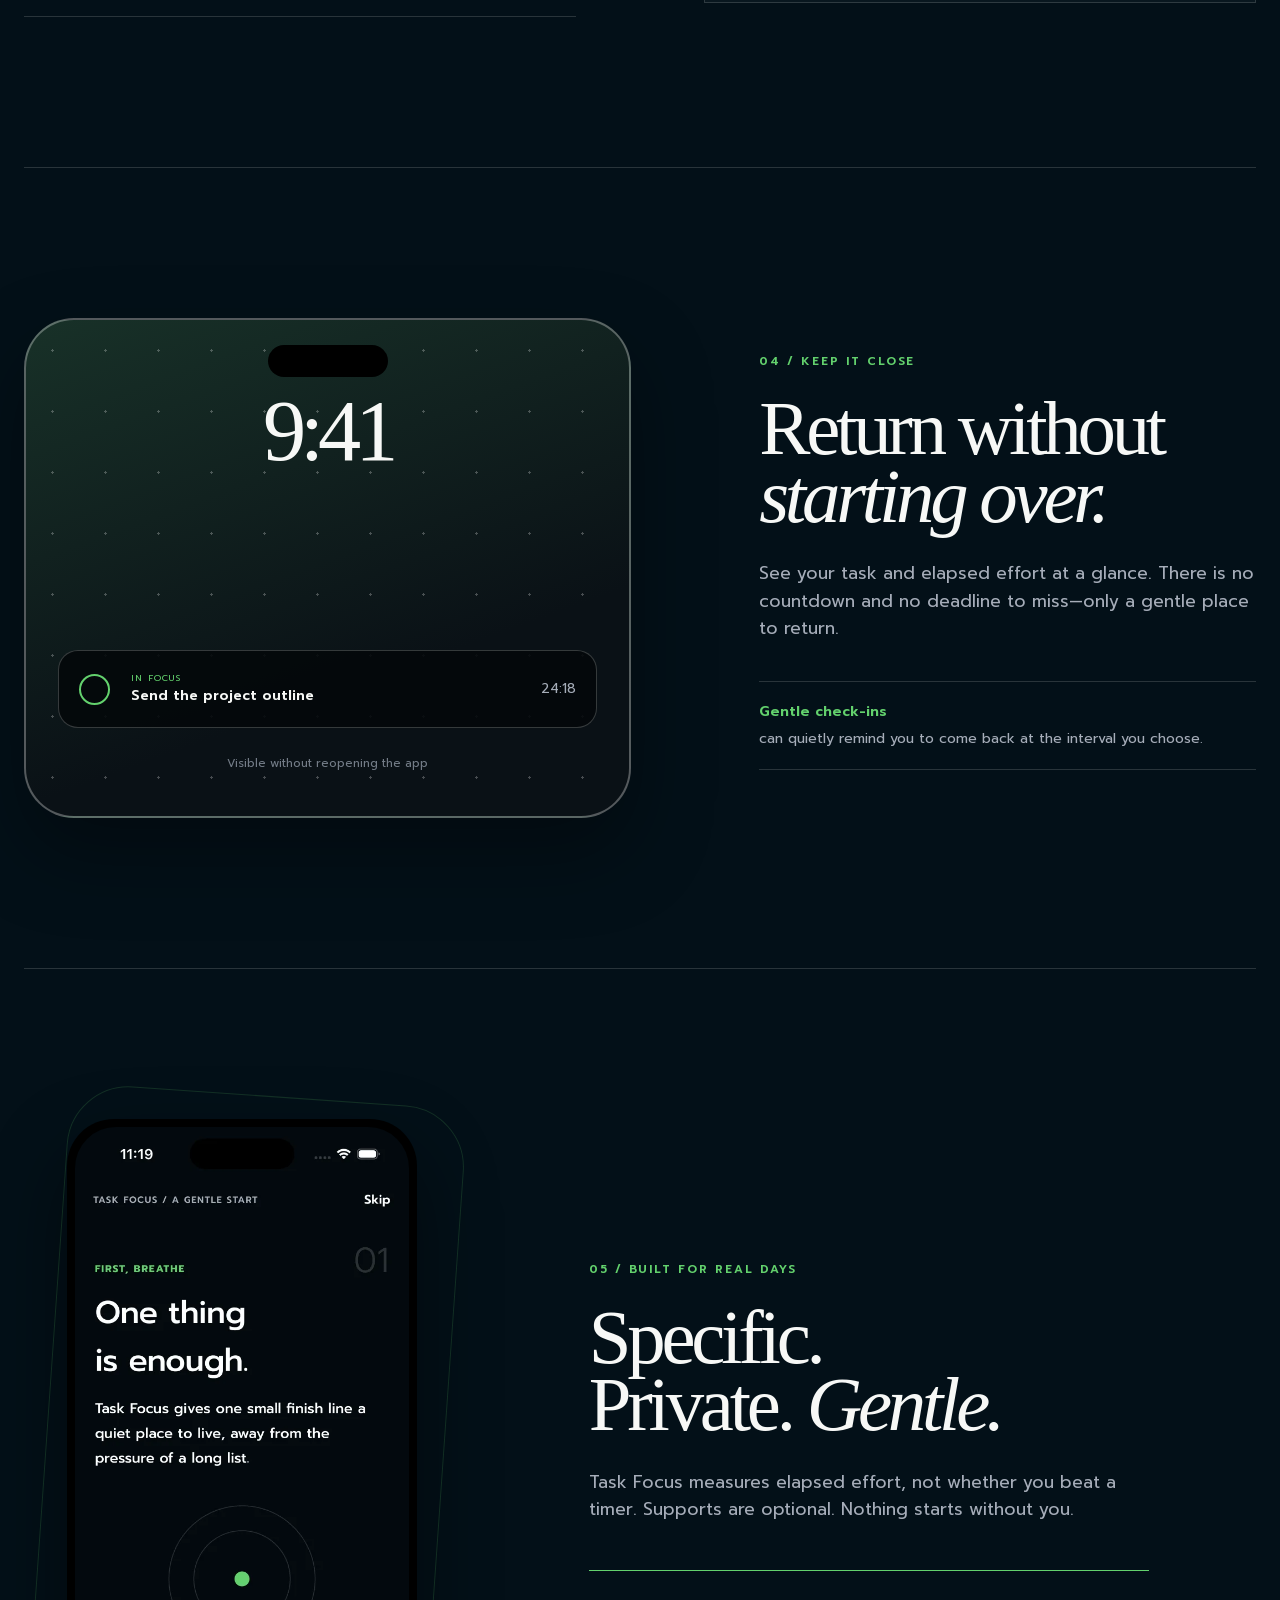
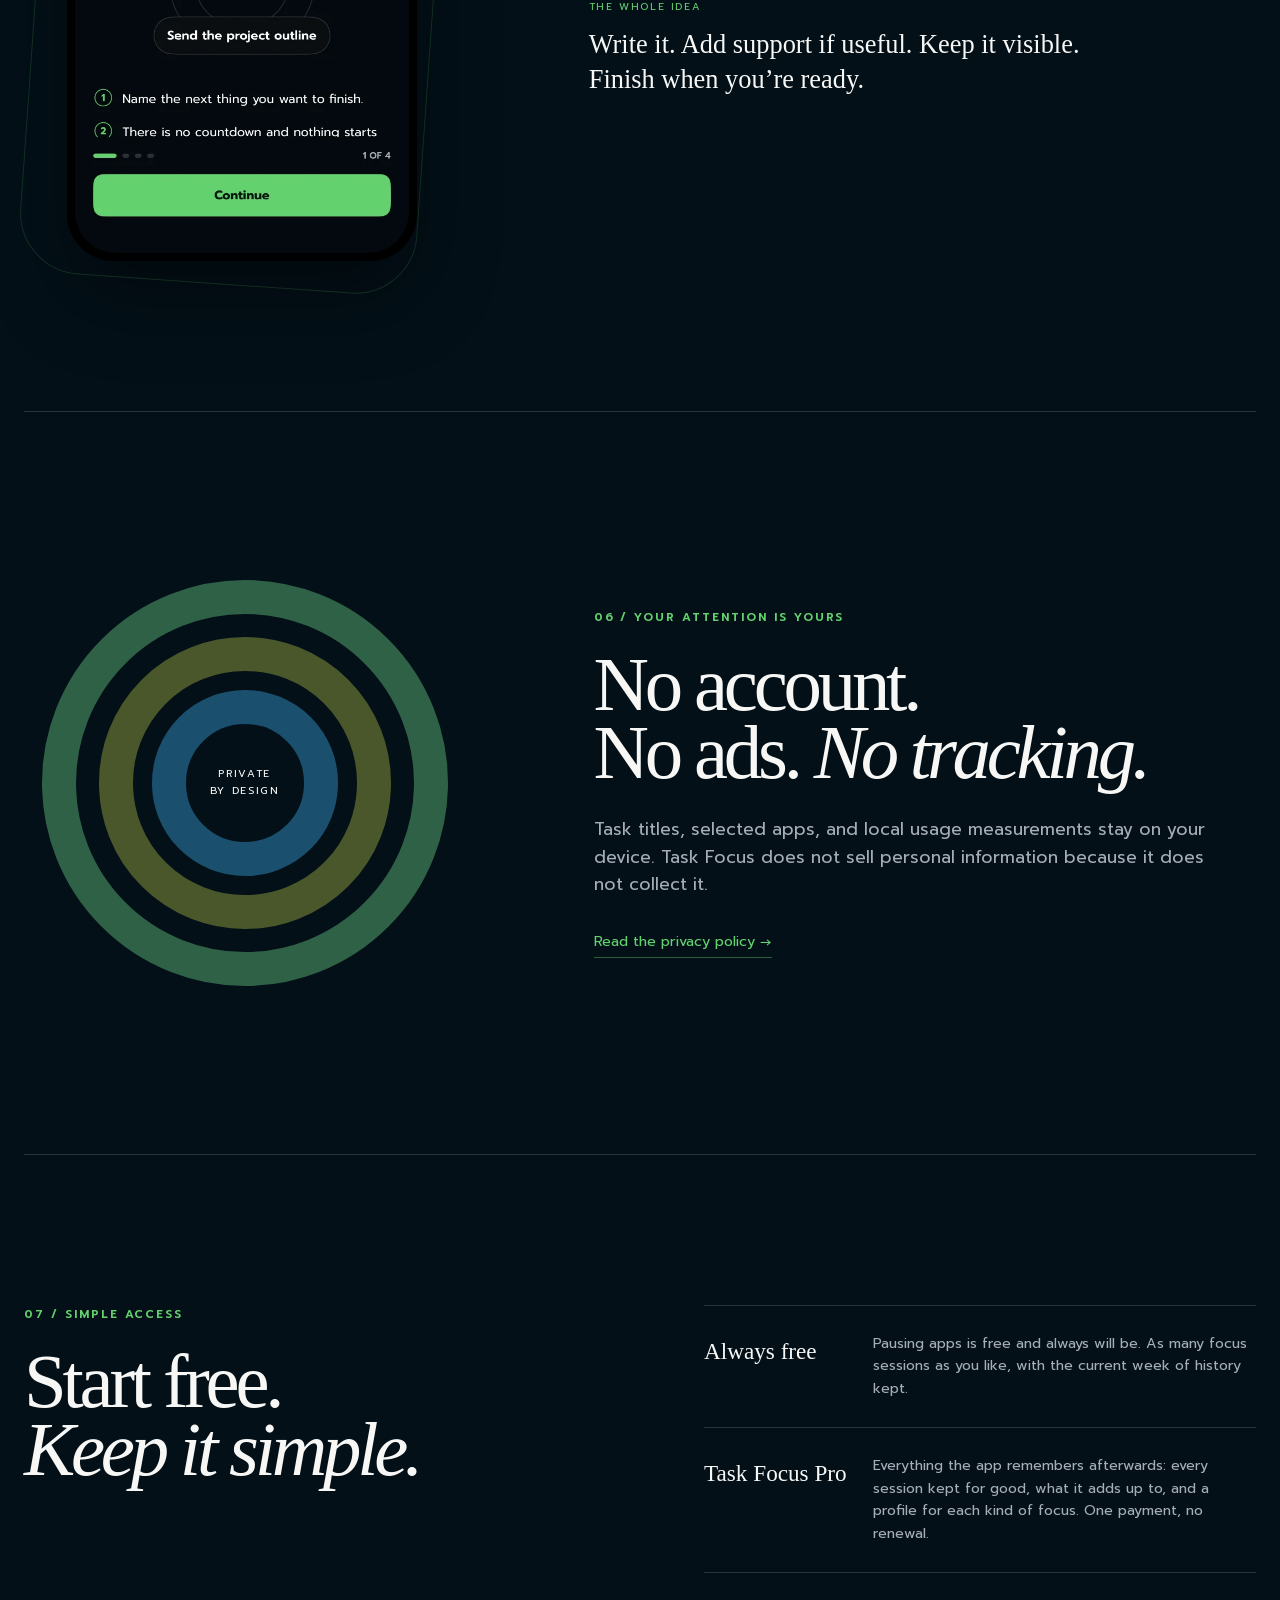
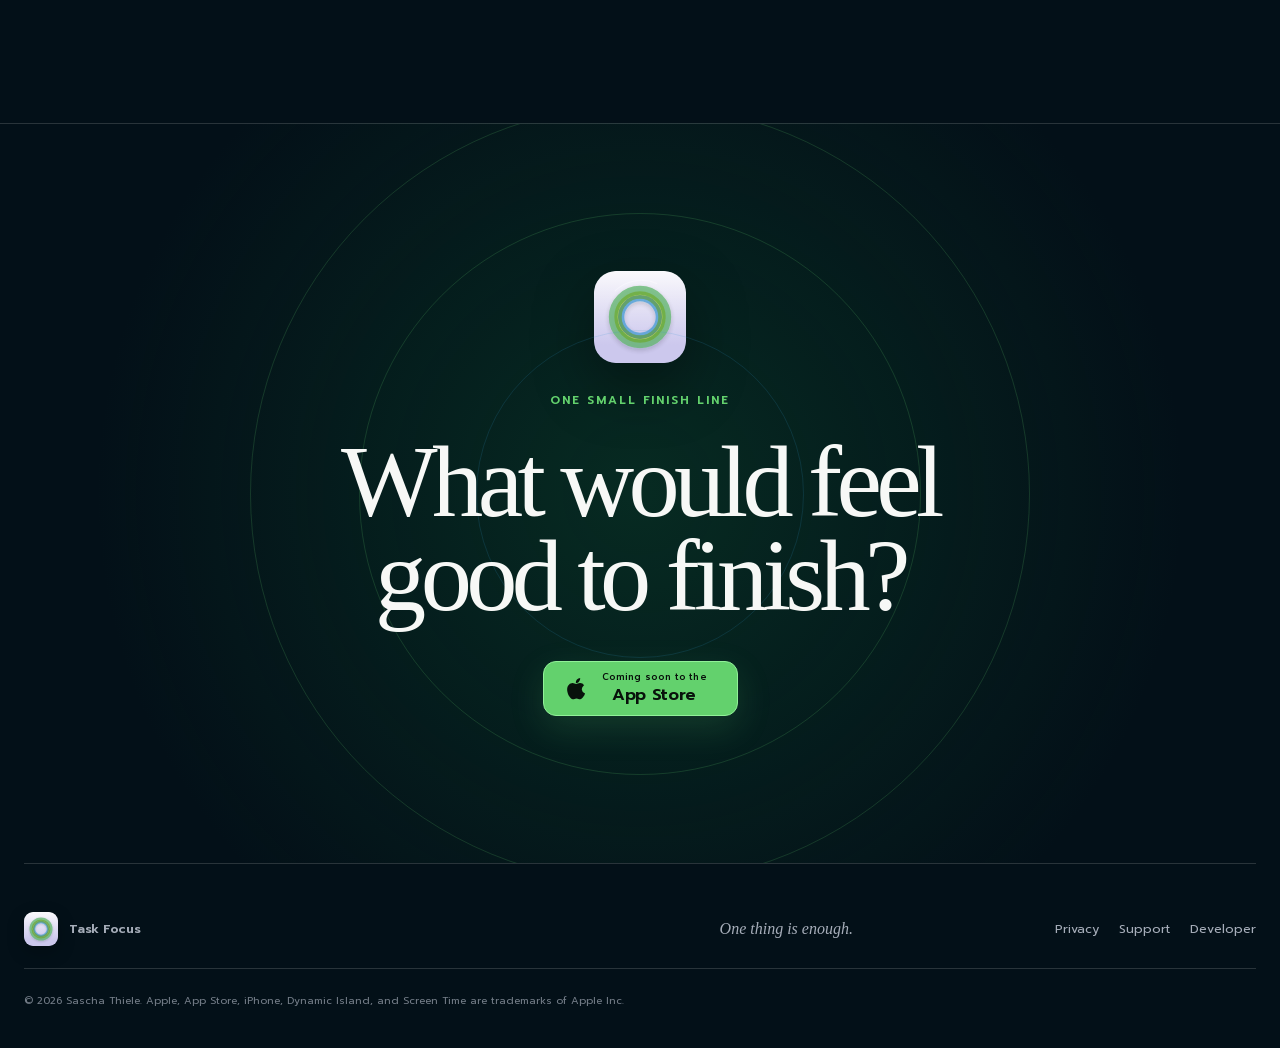
==== commit 4a5dafaa: "Describe the app that shipped, not the one that was planned The site still sells a paywall that no l" ====
--- a/index.html
+++ b/index.html
@@ -170,11 +170,11 @@
       <div class="access-details reveal delay-1">
         <div>
           <strong>Always free</strong>
-          <p>Unlimited focus sessions without app blocking, plus five protected sessions each month.</p>
+          <p>Pausing apps is free and always will be. As many focus sessions as you like, with the current week of history kept.</p>
         </div>
         <div>
           <strong>Task Focus Pro</strong>
-          <p>Unlimited protected sessions with one lifetime purchase. No recurring subscription.</p>
+          <p>Everything the app remembers afterwards: every session kept for good, what it adds up to, and a profile for each kind of focus. One payment, no renewal.</p>
         </div>
       </div>
     </section>
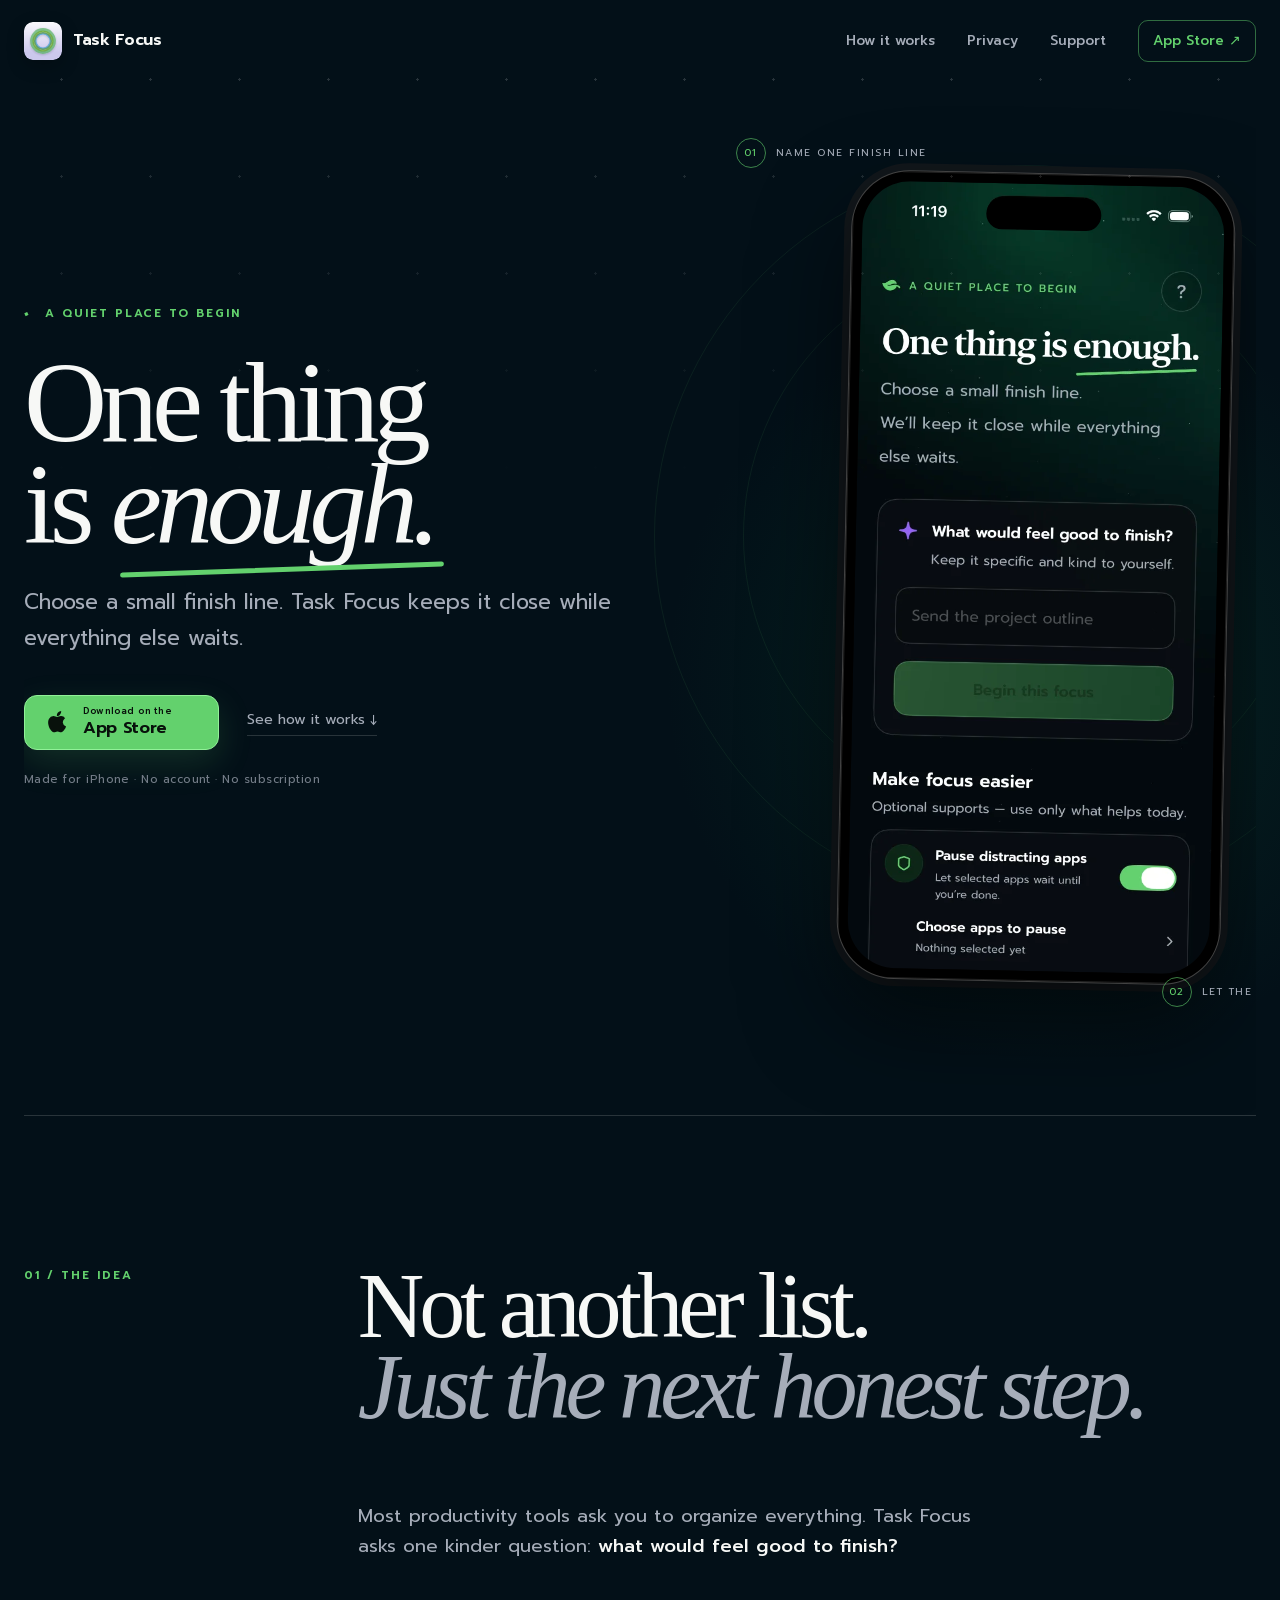
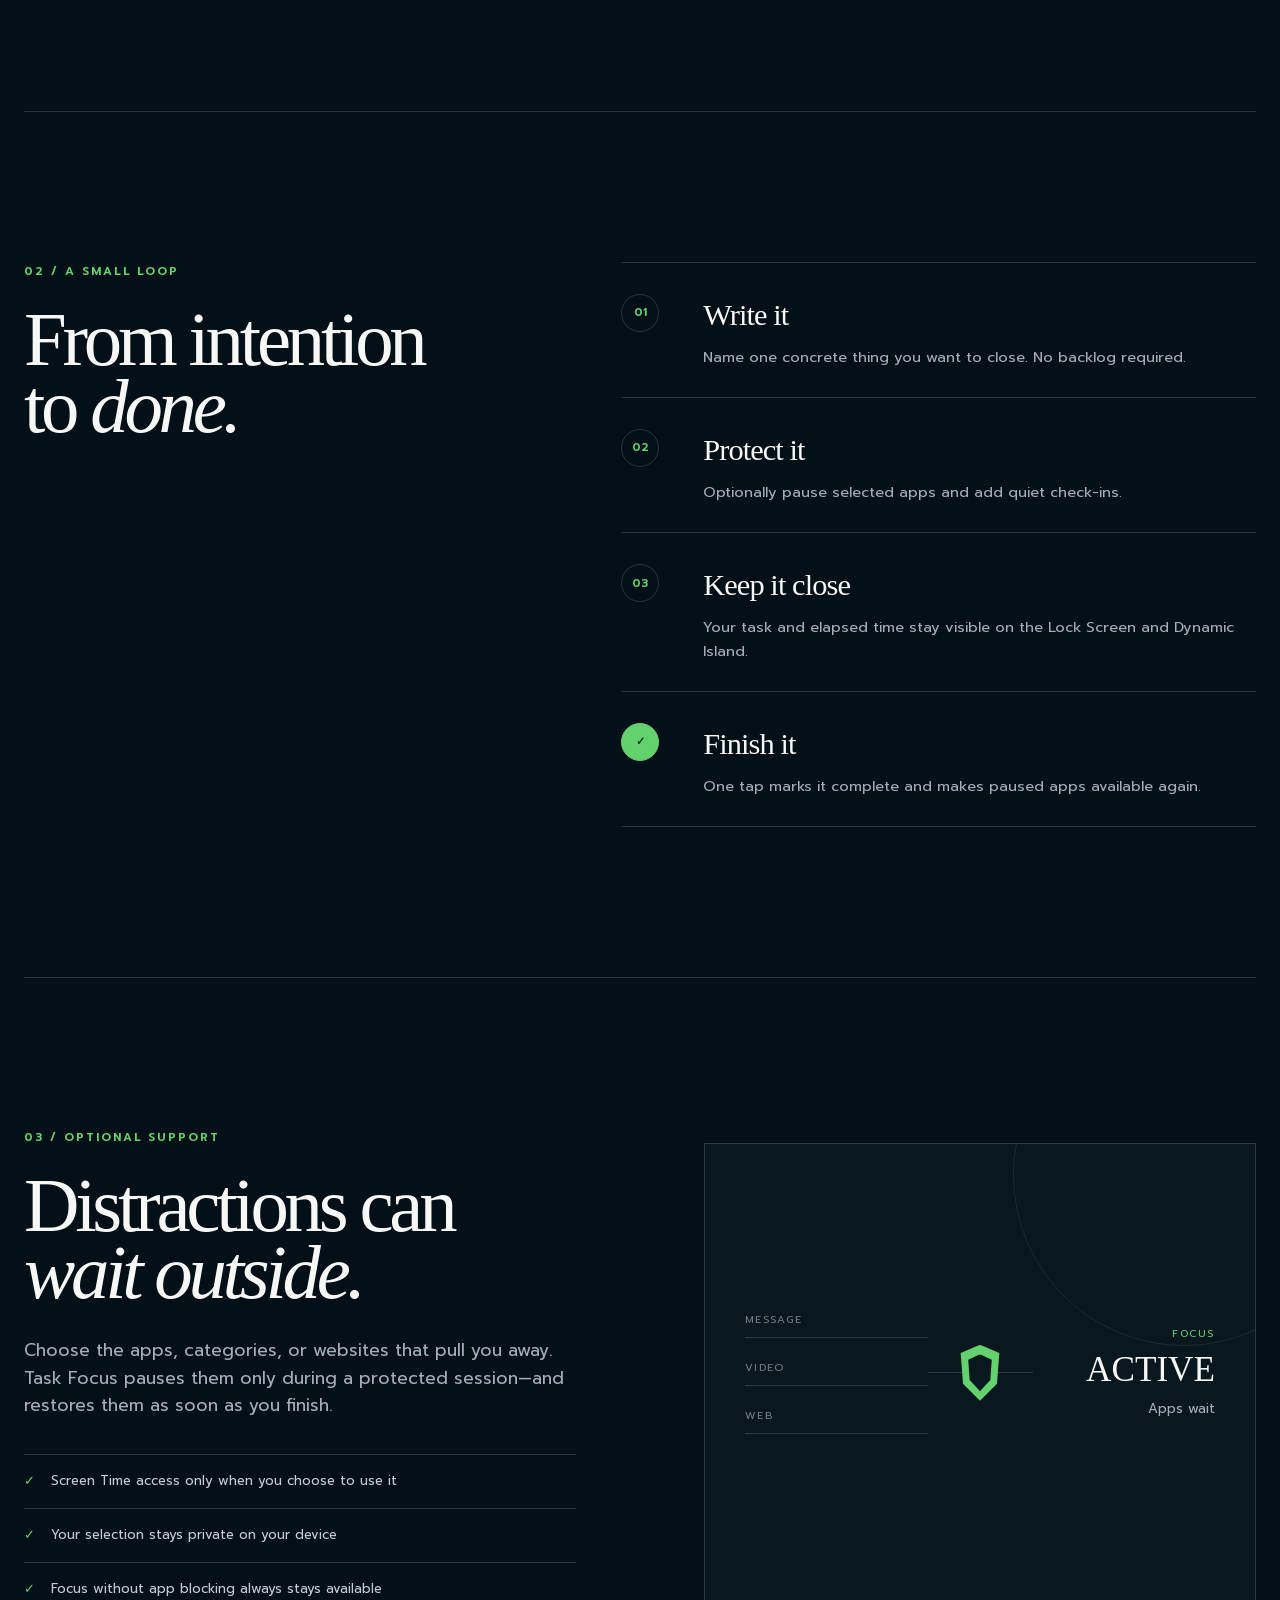
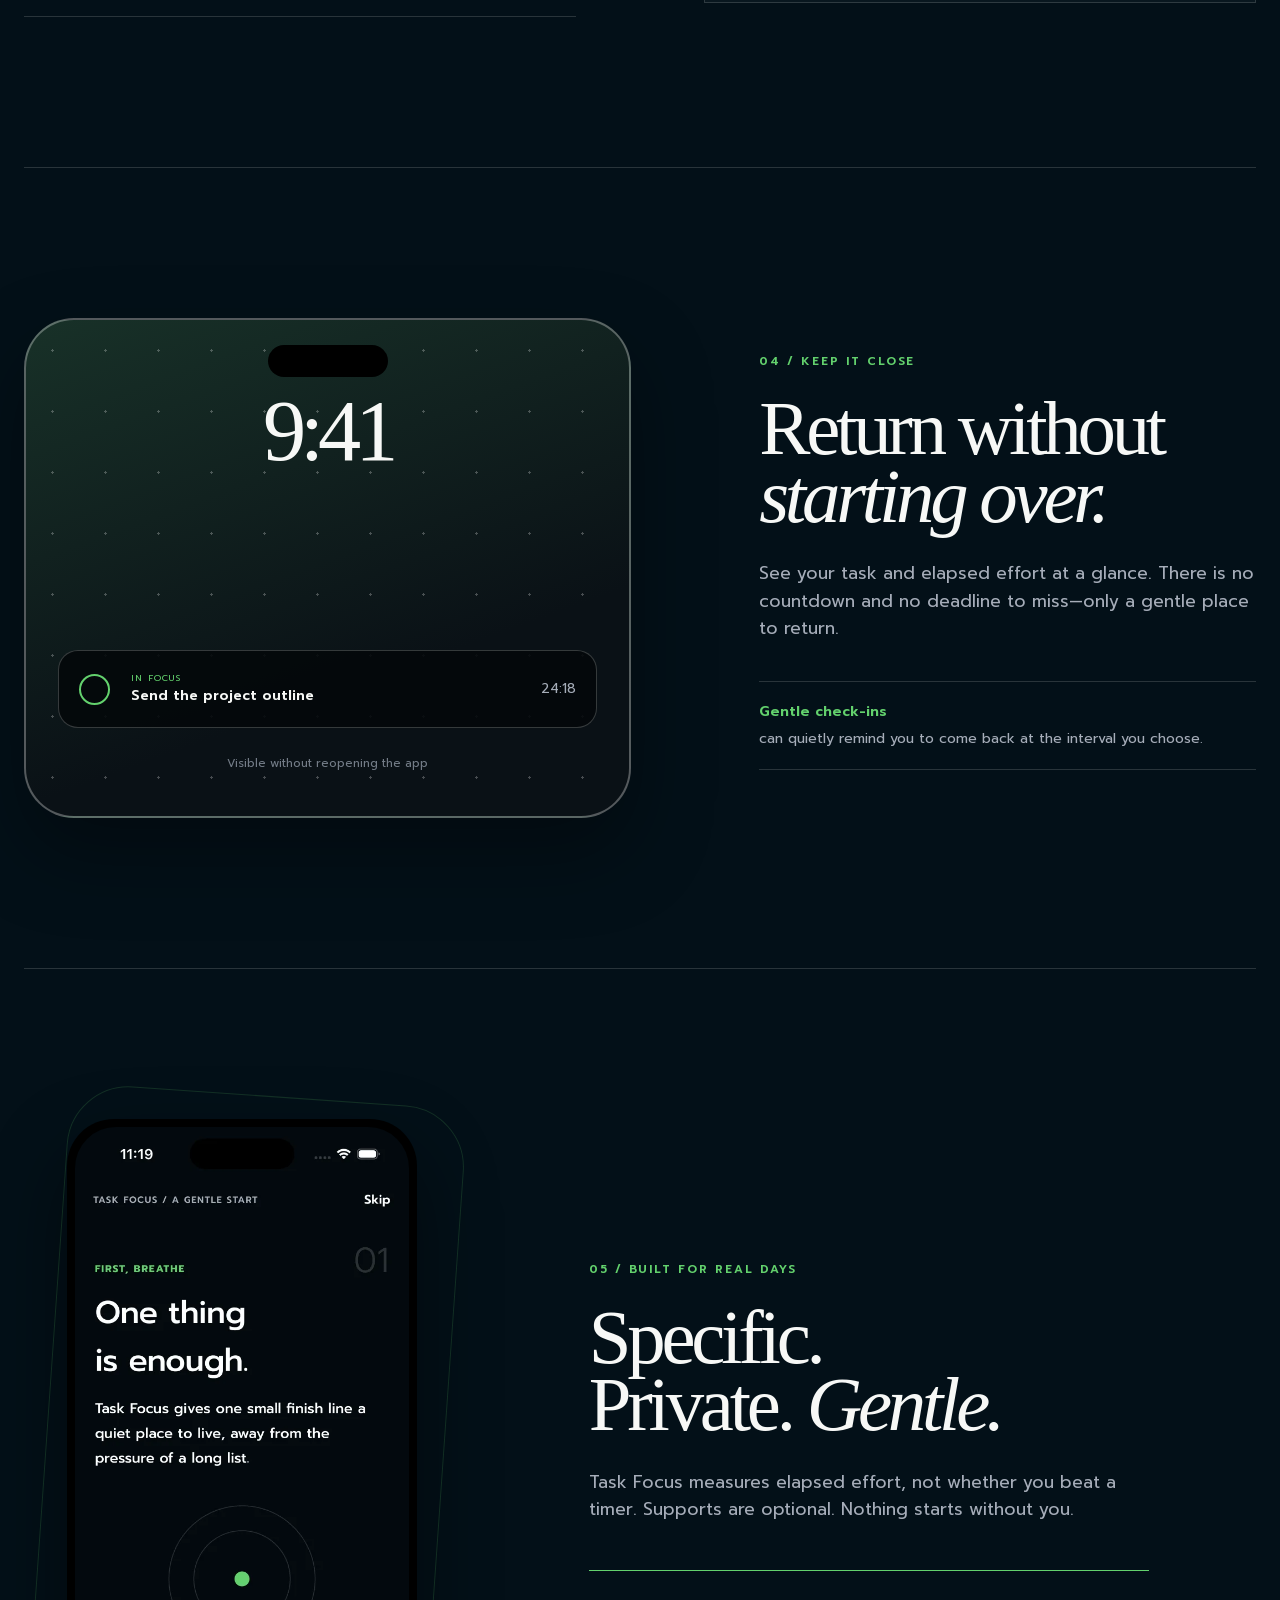
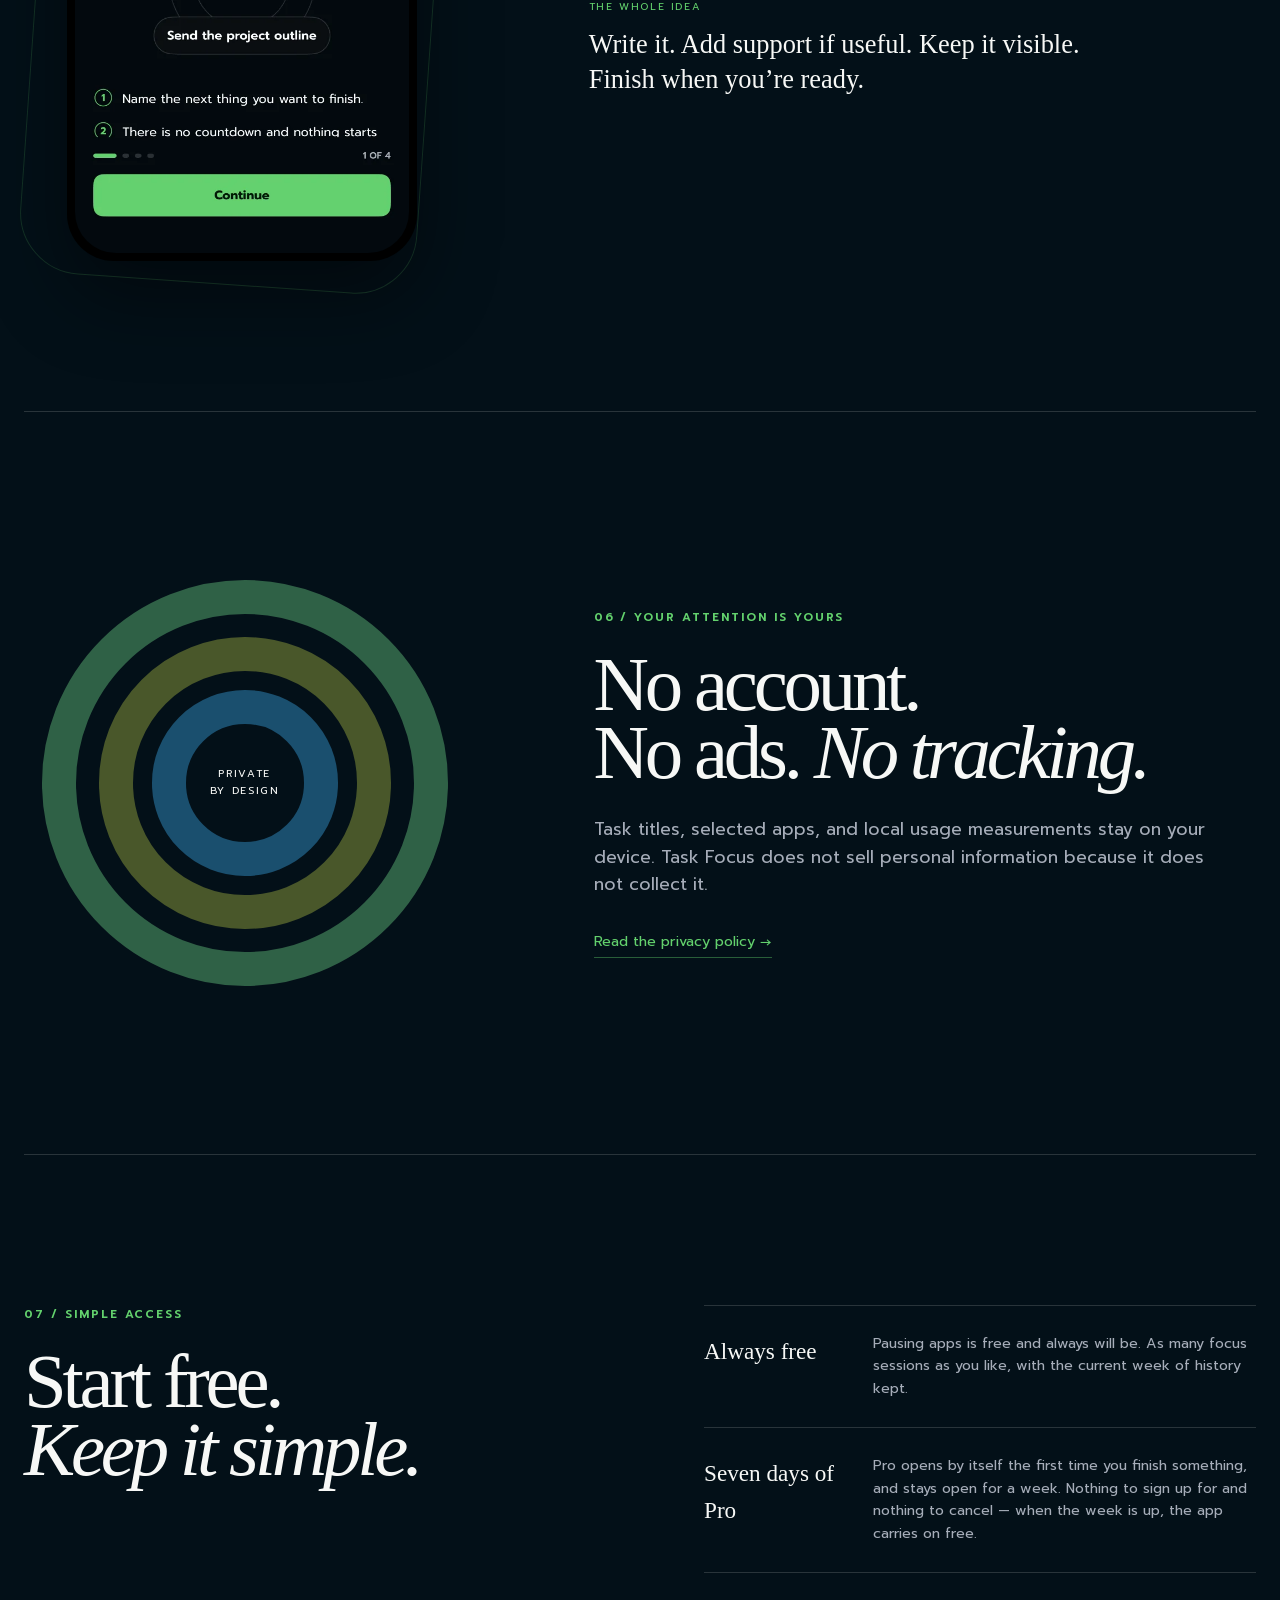
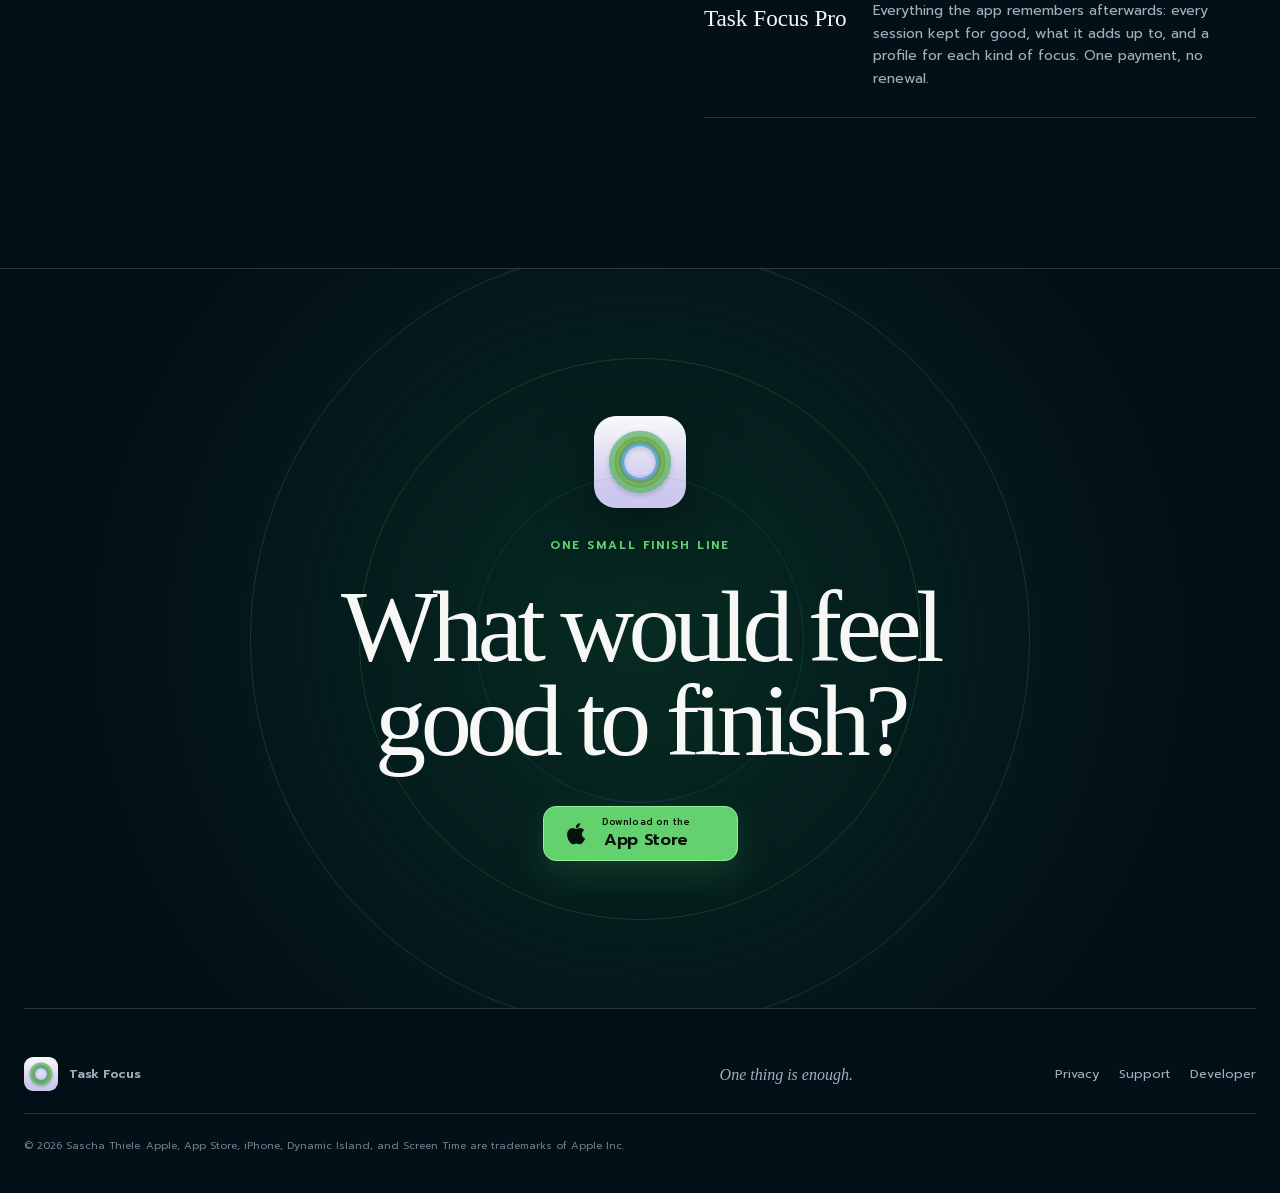
==== commit 47917918: "Point the site at an app that has shipped The badge said "Coming soon to the App Store" on both the " ====
--- a/index.html
+++ b/index.html
@@ -4,7 +4,7 @@
   <meta charset="utf-8">
   <meta name="viewport" content="width=device-width, initial-scale=1">
   <meta name="theme-color" content="#031018">
-  <meta name="description" content="Task Focus gives one small finish line a quiet place to live. Pause distracting apps, keep your task on the Lock Screen, and finish when you’re ready.">
+  <meta name="description" content="Task Focus blocks distracting apps for the length of one task. Name one small finish line, pause what pulls you away, and finish when you’re ready.">
   <meta property="og:title" content="Task Focus — One thing is enough.">
   <meta property="og:description" content="A gentler way to begin, protect, and finish one task on iPhone.">
   <meta property="og:type" content="website">
@@ -46,10 +46,10 @@
         <h1 id="hero-title">One thing<br>is <em>enough.</em></h1>
         <p class="hero-intro">Choose a small finish line. Task Focus keeps it close while everything else waits.</p>
         <div class="hero-actions" id="availability">
-          <span class="app-store-status" aria-label="Task Focus is coming soon to the App Store">
+          <a class="app-store-status" href="https://apps.apple.com/app/id6792549661" aria-label="Download Task Focus on the App Store">
             <svg viewBox="0 0 24 24" aria-hidden="true"><path d="M16.7 12.9c0-2.5 2-3.7 2.1-3.8a4.5 4.5 0 0 0-3.5-1.9c-1.5-.1-2.9.9-3.7.9-.7 0-1.9-.9-3.2-.9A4.7 4.7 0 0 0 4.5 9.6c-1.7 2.9-.4 7.2 1.2 9.6.8 1.2 1.8 2.5 3.1 2.4 1.2 0 1.7-.8 3.2-.8s1.9.8 3.2.8c1.3 0 2.2-1.2 3-2.4a10 10 0 0 0 1.4-2.8 4.1 4.1 0 0 1-2.9-3.5ZM14.3 5.7a4.2 4.2 0 0 0 1-3.1 4.3 4.3 0 0 0-2.9 1.5 4 4 0 0 0-1 3c1.1.1 2.2-.5 2.9-1.4Z"/></svg>
-            <span><small>Coming soon to the</small>App Store</span>
-          </span>
+            <span><small>Download on the</small>App Store</span>
+          </a>
           <a class="text-link" href="#how-it-works">See how it works <span aria-hidden="true">↓</span></a>
         </div>
         <p class="hero-note">Made for iPhone · No account · No subscription</p>
@@ -173,6 +173,10 @@
           <p>Pausing apps is free and always will be. As many focus sessions as you like, with the current week of history kept.</p>
         </div>
         <div>
+          <strong>Seven days of Pro</strong>
+          <p>Pro opens by itself the first time you finish something, and stays open for a week. Nothing to sign up for and nothing to cancel — when the week is up, the app carries on free.</p>
+        </div>
+        <div>
           <strong>Task Focus Pro</strong>
           <p>Everything the app remembers afterwards: every session kept for good, what it adds up to, and a profile for each kind of focus. One payment, no renewal.</p>
         </div>
@@ -184,10 +188,10 @@
       <img src="assets/app-icon.svg" alt="" width="92" height="92" class="reveal">
       <p class="eyebrow reveal">One small finish line</p>
       <h2 id="final-title" class="reveal">What would feel<br>good to finish?</h2>
-      <span class="app-store-status reveal" aria-label="Task Focus is coming soon to the App Store">
+      <a class="app-store-status reveal" href="https://apps.apple.com/app/id6792549661" aria-label="Download Task Focus on the App Store">
         <svg viewBox="0 0 24 24" aria-hidden="true"><path d="M16.7 12.9c0-2.5 2-3.7 2.1-3.8a4.5 4.5 0 0 0-3.5-1.9c-1.5-.1-2.9.9-3.7.9-.7 0-1.9-.9-3.2-.9A4.7 4.7 0 0 0 4.5 9.6c-1.7 2.9-.4 7.2 1.2 9.6.8 1.2 1.8 2.5 3.1 2.4 1.2 0 1.7-.8 3.2-.8s1.9.8 3.2.8c1.3 0 2.2-1.2 3-2.4a10 10 0 0 0 1.4-2.8 4.1 4.1 0 0 1-2.9-3.5ZM14.3 5.7a4.2 4.2 0 0 0 1-3.1 4.3 4.3 0 0 0-2.9 1.5 4 4 0 0 0-1 3c1.1.1 2.2-.5 2.9-1.4Z"/></svg>
-        <span><small>Coming soon to the</small>App Store</span>
-      </span>
+        <span><small>Download on the</small>App Store</span>
+      </a>
     </section>
   </main>
 
--- a/styles.css
+++ b/styles.css
@@ -62,6 +62,10 @@
 .app-store-status svg{width:27px;height:27px;fill:currentColor;flex:none}
 .app-store-status span{font-size:1.04rem;font-weight:600;line-height:1.05;letter-spacing:-.02em}
 .app-store-status small{display:block;font-size:.57rem;font-weight:500;letter-spacing:.02em;margin-bottom:3px}
+a.app-store-status{transition:transform .2s ease,box-shadow .2s ease}
+a.app-store-status:hover{transform:translateY(-2px);box-shadow:0 16px 42px rgba(99,209,109,.26)}
+a.app-store-status:focus-visible{outline:2px solid var(--sage);outline-offset:3px}
+@media (prefers-reduced-motion:reduce){a.app-store-status{transition:none}a.app-store-status:hover{transform:none}}
 .text-link,.arrow-link{font-size:.9rem;color:var(--quiet);border-bottom:1px solid var(--line);padding-bottom:4px;transition:color .2s ease,border-color .2s ease}
 .text-link:hover,.arrow-link:hover{color:var(--ink);border-color:var(--sage)}
 .hero-note{margin:20px 0 0;color:var(--muted);font-size:.72rem;letter-spacing:.04em}
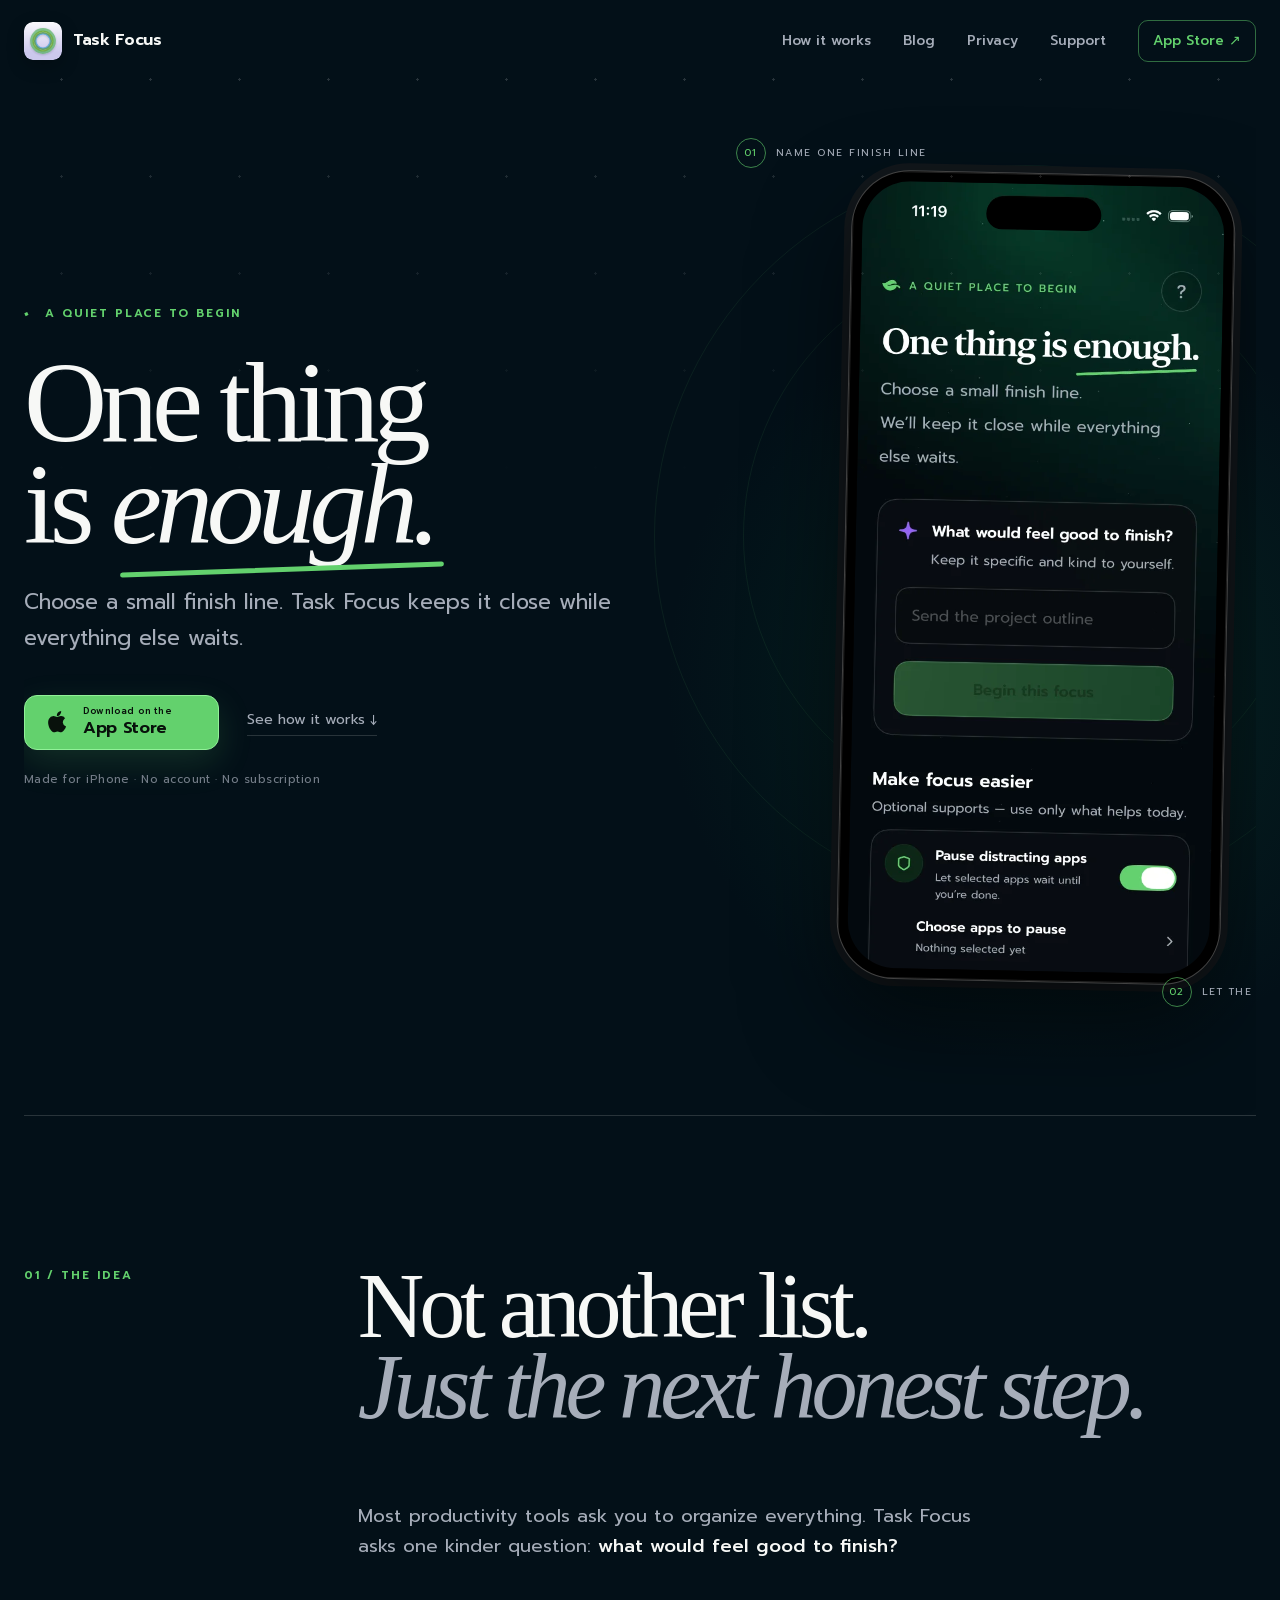
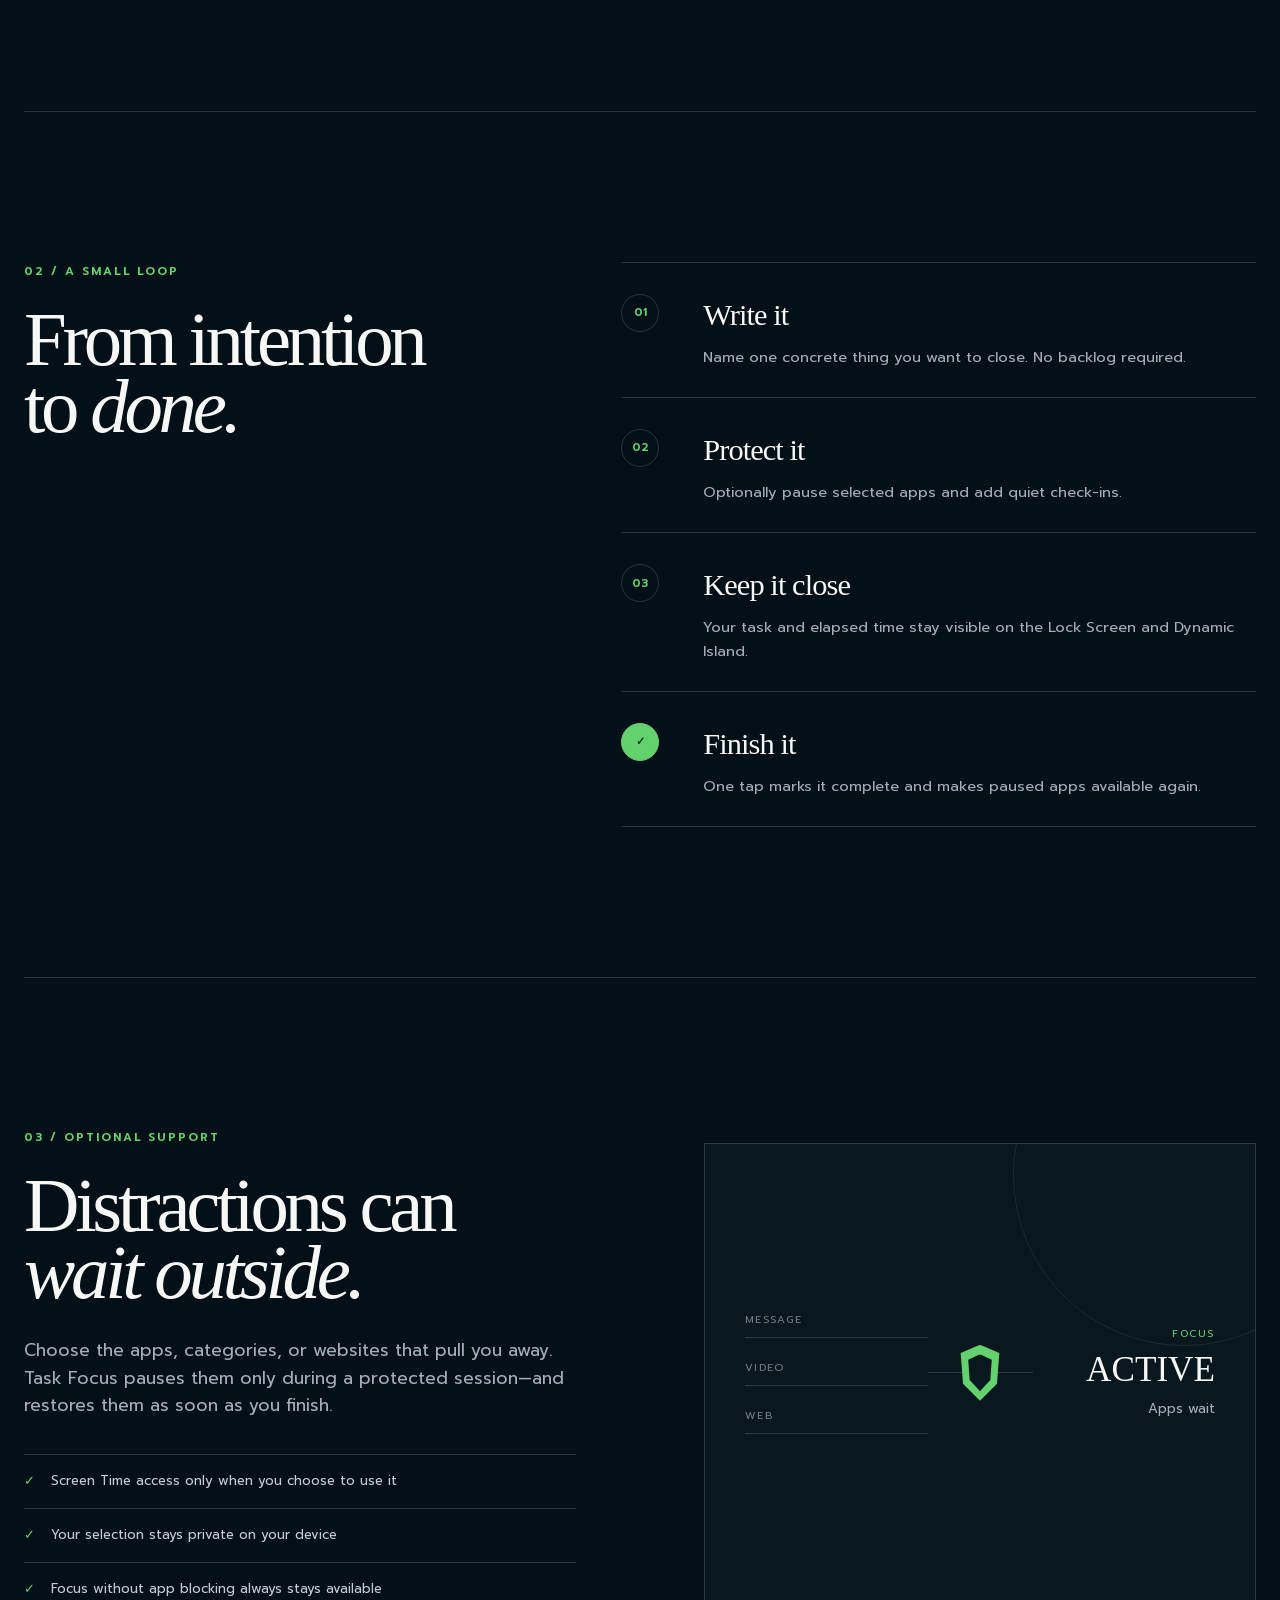
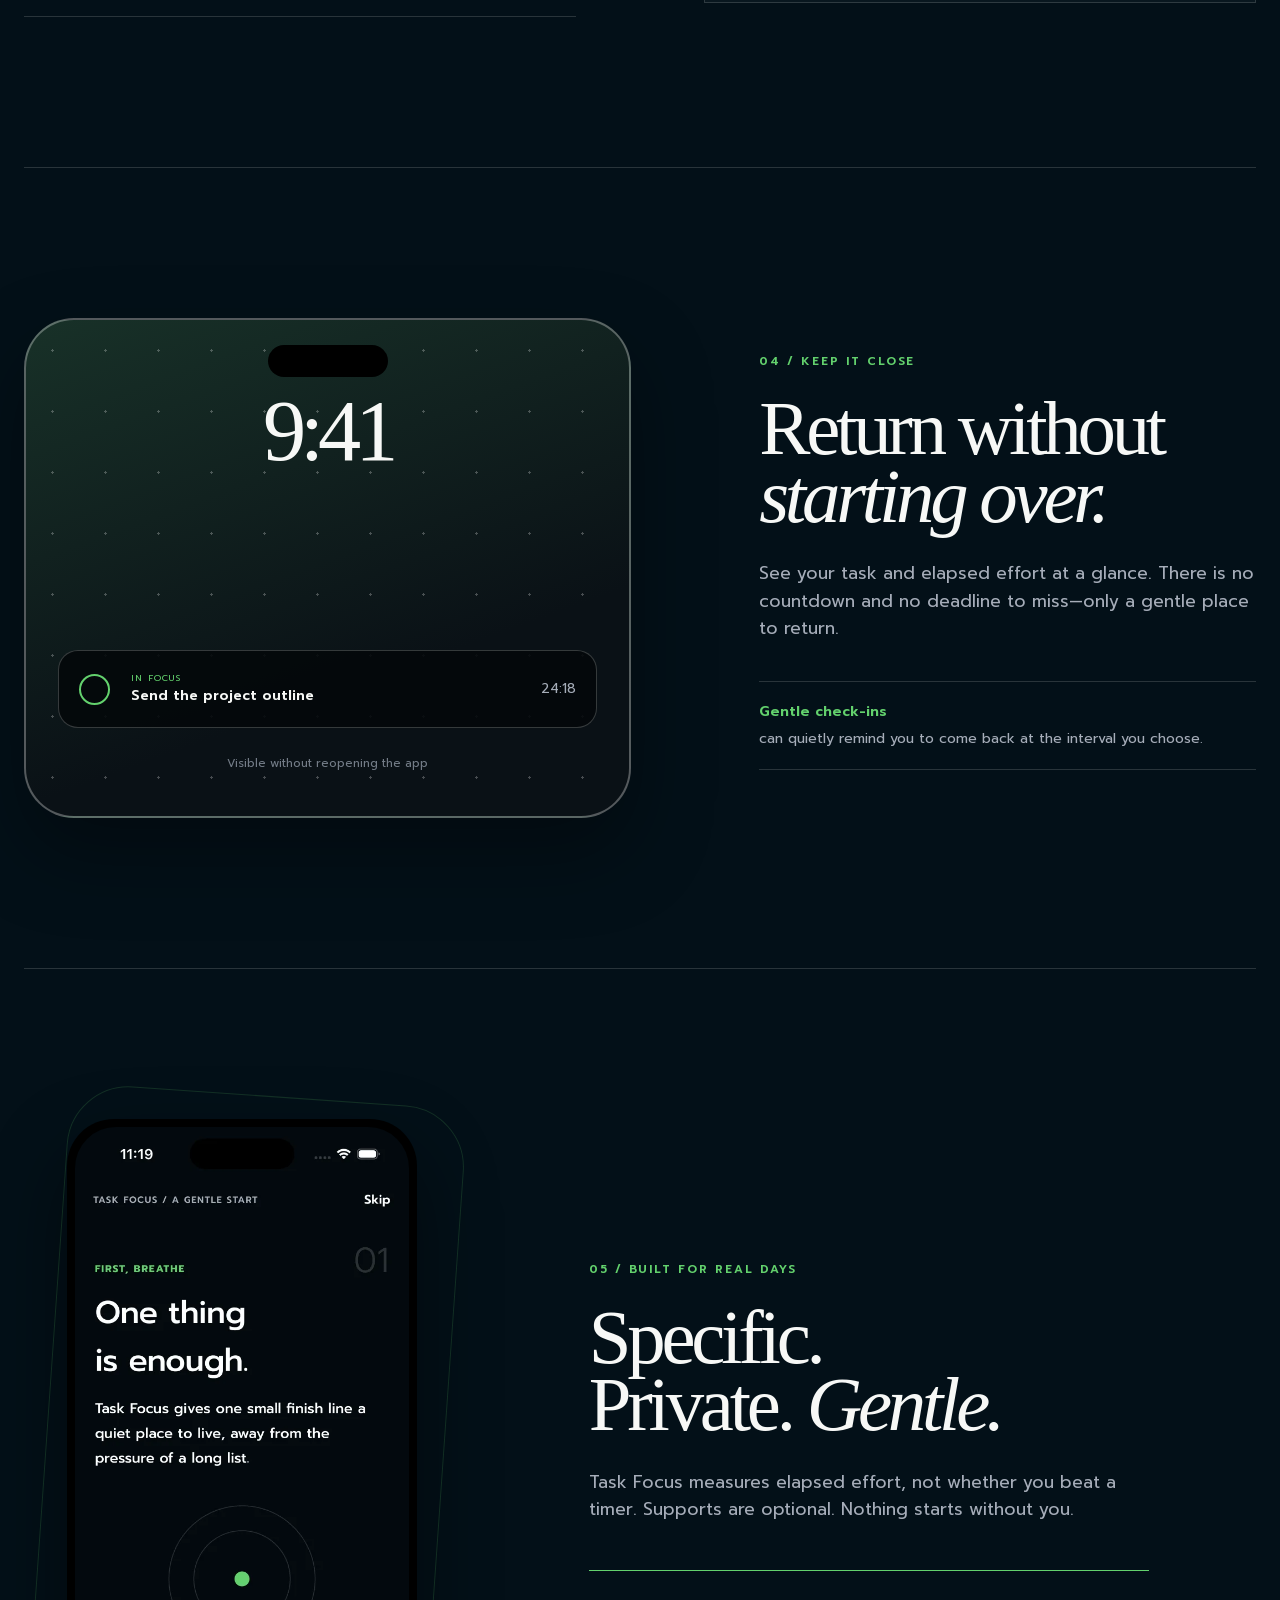
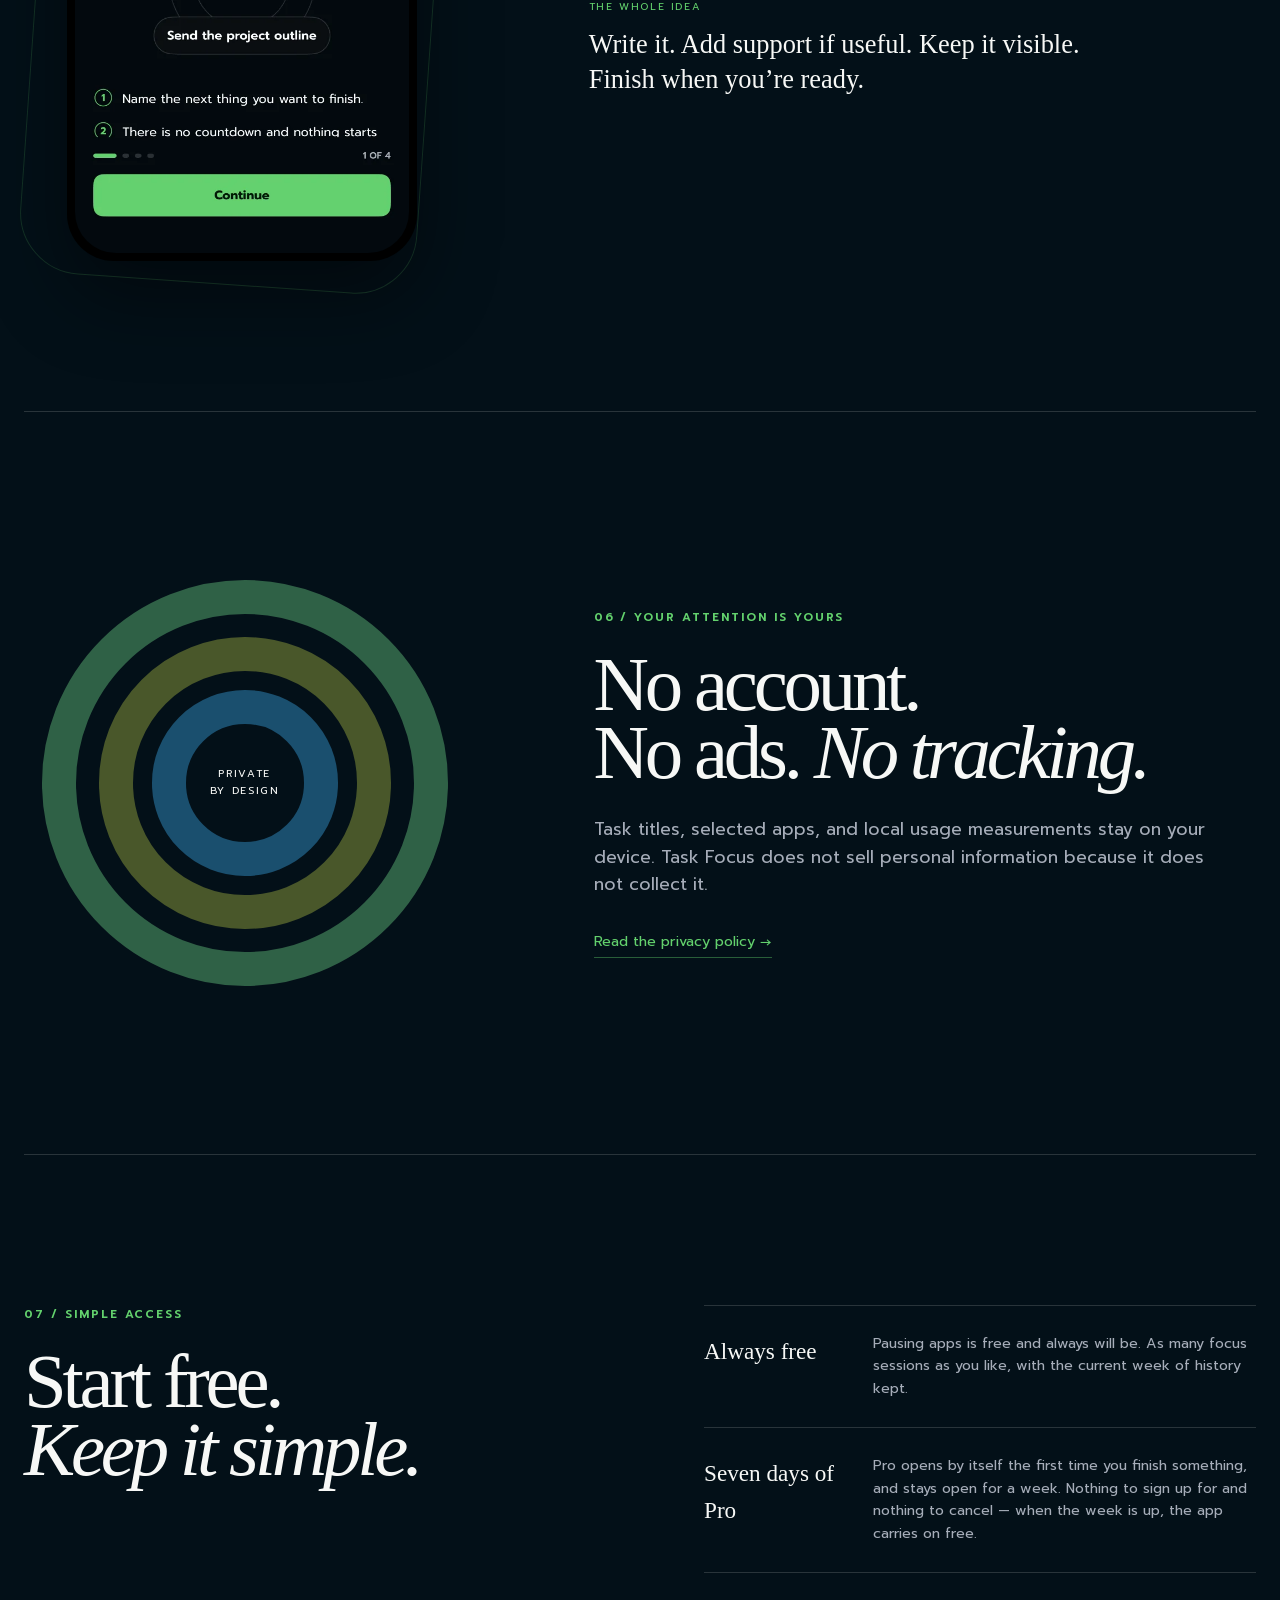
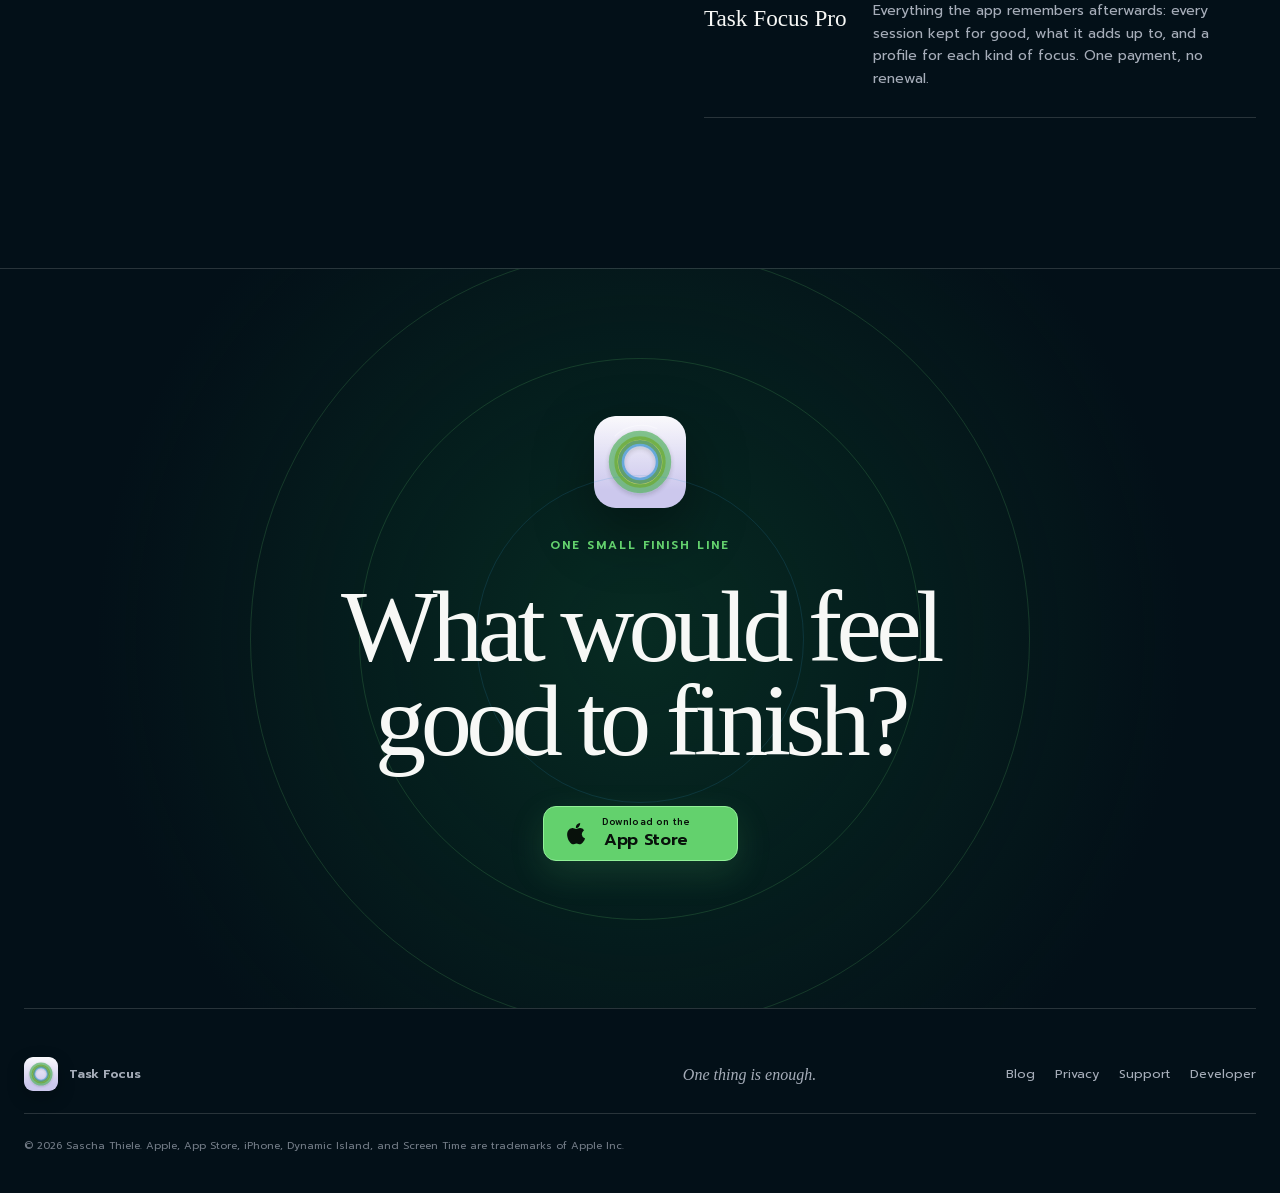
==== commit a736a6ce: "Launch the blog with five guides and AI-agent files Add a blog with five research-backed guides (blo" ====
--- a/index.html
+++ b/index.html
@@ -4,12 +4,15 @@
   <meta charset="utf-8">
   <meta name="viewport" content="width=device-width, initial-scale=1">
   <meta name="theme-color" content="#031018">
+  <meta name="google-site-verification" content="Fs9B-hahm77t6dGR5yVILKLgYTBH0SYIQLpEDF-IQK4">
   <meta name="description" content="Task Focus blocks distracting apps for the length of one task. Name one small finish line, pause what pulls you away, and finish when you’re ready.">
   <meta property="og:title" content="Task Focus — One thing is enough.">
   <meta property="og:description" content="A gentler way to begin, protect, and finish one task on iPhone.">
   <meta property="og:type" content="website">
-  <meta property="og:url" content="https://sthix.github.io/task-focus-website/">
-  <meta property="og:image" content="https://sthix.github.io/task-focus-website/assets/social-card.png">
+  <link rel="canonical" href="https://taskfocusapp.com/">
+  <link rel="alternate" type="text/markdown" title="Markdown version" href="/index.html.md">
+  <meta property="og:url" content="https://taskfocusapp.com/">
+  <meta property="og:image" content="https://taskfocusapp.com/assets/social-card.png">
   <meta name="twitter:card" content="summary_large_image">
   <title>Task Focus — One thing is enough.</title>
   <link rel="icon" href="assets/app-icon.svg" type="image/svg+xml">
@@ -18,6 +21,48 @@
   <link rel="stylesheet" href="styles.css">
   <script src="script.js" defer></script>
   <noscript><style>.reveal{opacity:1;transform:none}</style></noscript>
+  <script type="application/ld+json">
+  {
+    "@context": "https://schema.org",
+    "@graph": [
+      {
+        "@type": "WebSite",
+        "@id": "https://taskfocusapp.com/#website",
+        "name": "Task Focus",
+        "url": "https://taskfocusapp.com/",
+        "inLanguage": "en",
+        "publisher": {"@id": "https://taskfocusapp.com/#organization"}
+      },
+      {
+        "@type": "Organization",
+        "@id": "https://taskfocusapp.com/#organization",
+        "name": "Task Focus",
+        "url": "https://taskfocusapp.com/",
+        "logo": "https://taskfocusapp.com/assets/app-icon-180.png",
+        "founder": {"@type": "Person", "name": "Sascha Thiele", "url": "https://github.com/sthix"},
+        "email": "sascha.thiele@pm.me",
+        "sameAs": ["https://apps.apple.com/app/id6792549661", "https://github.com/sthix"]
+      },
+      {
+        "@type": "MobileApplication",
+        "@id": "https://taskfocusapp.com/#app",
+        "name": "Task Focus",
+        "alternateName": "Task Focus: ADHD App Blocker",
+        "description": "A free iPhone app blocker that pauses the distracting apps you choose until one task is done. No countdown, no streaks, no account, and no subscription.",
+        "url": "https://taskfocusapp.com/",
+        "image": "https://taskfocusapp.com/assets/task-focus-home.webp",
+        "screenshot": ["https://taskfocusapp.com/assets/task-focus-home.webp", "https://taskfocusapp.com/assets/blog/blog-paused-app.webp", "https://taskfocusapp.com/assets/blog/blog-focus-active.webp"],
+        "operatingSystem": "iOS 17.0 or later",
+        "applicationCategory": "ProductivityApplication",
+        "installUrl": "https://apps.apple.com/app/id6792549661",
+        "author": {"@type": "Person", "name": "Sascha Thiele", "url": "https://github.com/sthix"},
+        "publisher": {"@id": "https://taskfocusapp.com/#organization"},
+        "offers": {"@type": "Offer", "price": "0", "priceCurrency": "USD", "description": "Free download. App pausing is always free; Task Focus Pro is an optional one-time in-app purchase."},
+        "featureList": ["Pauses chosen apps, categories, and websites until a task is marked done", "Paused apps show your current task instead of the feed", "No countdown: elapsed time counts up", "Safety limit of 1 to 8 hours returns apps automatically", "Lock Screen Live Activity and Dynamic Island", "Scheduled pausing and iOS Focus filter", "No account, no ads, no subscription"]
+      }
+    ]
+  }
+  </script>
 </head>
 <body>
   <a class="skip-link" href="#main">Skip to content</a>
@@ -32,6 +77,7 @@
     </button>
     <nav id="site-nav" class="site-nav" aria-label="Main navigation" data-nav>
       <a href="#how-it-works">How it works</a>
+      <a href="blog/">Blog</a>
       <a href="#privacy">Privacy</a>
       <a href="support.html">Support</a>
       <a class="nav-cta" href="#availability">App Store <span aria-hidden="true">↗</span></a>
@@ -46,7 +92,7 @@
         <h1 id="hero-title">One thing<br>is <em>enough.</em></h1>
         <p class="hero-intro">Choose a small finish line. Task Focus keeps it close while everything else waits.</p>
         <div class="hero-actions" id="availability">
-          <a class="app-store-status" href="https://apps.apple.com/app/id6792549661" aria-label="Download Task Focus on the App Store">
+          <a class="app-store-status" href="https://apps.apple.com/app/apple-store/id6792549661?pt=128083530&amp;ct=web_home&amp;mt=8" aria-label="Download Task Focus on the App Store">
             <svg viewBox="0 0 24 24" aria-hidden="true"><path d="M16.7 12.9c0-2.5 2-3.7 2.1-3.8a4.5 4.5 0 0 0-3.5-1.9c-1.5-.1-2.9.9-3.7.9-.7 0-1.9-.9-3.2-.9A4.7 4.7 0 0 0 4.5 9.6c-1.7 2.9-.4 7.2 1.2 9.6.8 1.2 1.8 2.5 3.1 2.4 1.2 0 1.7-.8 3.2-.8s1.9.8 3.2.8c1.3 0 2.2-1.2 3-2.4a10 10 0 0 0 1.4-2.8 4.1 4.1 0 0 1-2.9-3.5ZM14.3 5.7a4.2 4.2 0 0 0 1-3.1 4.3 4.3 0 0 0-2.9 1.5 4 4 0 0 0-1 3c1.1.1 2.2-.5 2.9-1.4Z"/></svg>
             <span><small>Download on the</small>App Store</span>
           </a>
@@ -188,7 +234,7 @@
       <img src="assets/app-icon.svg" alt="" width="92" height="92" class="reveal">
       <p class="eyebrow reveal">One small finish line</p>
       <h2 id="final-title" class="reveal">What would feel<br>good to finish?</h2>
-      <a class="app-store-status reveal" href="https://apps.apple.com/app/id6792549661" aria-label="Download Task Focus on the App Store">
+      <a class="app-store-status reveal" href="https://apps.apple.com/app/apple-store/id6792549661?pt=128083530&amp;ct=web_home&amp;mt=8" aria-label="Download Task Focus on the App Store">
         <svg viewBox="0 0 24 24" aria-hidden="true"><path d="M16.7 12.9c0-2.5 2-3.7 2.1-3.8a4.5 4.5 0 0 0-3.5-1.9c-1.5-.1-2.9.9-3.7.9-.7 0-1.9-.9-3.2-.9A4.7 4.7 0 0 0 4.5 9.6c-1.7 2.9-.4 7.2 1.2 9.6.8 1.2 1.8 2.5 3.1 2.4 1.2 0 1.7-.8 3.2-.8s1.9.8 3.2.8c1.3 0 2.2-1.2 3-2.4a10 10 0 0 0 1.4-2.8 4.1 4.1 0 0 1-2.9-3.5ZM14.3 5.7a4.2 4.2 0 0 0 1-3.1 4.3 4.3 0 0 0-2.9 1.5 4 4 0 0 0-1 3c1.1.1 2.2-.5 2.9-1.4Z"/></svg>
         <span><small>Download on the</small>App Store</span>
       </a>
@@ -198,7 +244,7 @@
   <footer class="site-footer">
     <a class="brand footer-brand" href="./"><img src="assets/app-icon.svg" alt="" width="34" height="34"><span>Task Focus</span></a>
     <p>One thing is enough.</p>
-    <nav aria-label="Footer navigation"><a href="privacy.html">Privacy</a><a href="support.html">Support</a><a href="https://github.com/sthix" rel="me">Developer</a></nav>
+    <nav aria-label="Footer navigation"><a href="blog/">Blog</a><a href="privacy.html">Privacy</a><a href="support.html">Support</a><a href="https://github.com/sthix" rel="me">Developer</a></nav>
     <small>© <span data-year></span> Sascha Thiele. Apple, App Store, iPhone, Dynamic Island, and Screen Time are trademarks of Apple Inc.</small>
   </footer>
 </body>
--- a/styles.css
+++ b/styles.css
@@ -169,6 +169,67 @@
 .support-item{padding:36px;background:var(--canvas)}.support-item h2{margin:0 0 14px;font-family:var(--serif);font-size:2rem;font-weight:400}.support-item p{min-height:74px;color:var(--quiet);font-size:.9rem}.support-item a{color:var(--sage);font-size:.82rem}
 .faq{margin-top:100px}.faq>h2{font-family:var(--serif);font-size:3.5rem;font-weight:400}.faq details{border-top:1px solid var(--line);padding:22px 0}.faq details:last-child{border-bottom:1px solid var(--line)}.faq summary{cursor:pointer;color:var(--ink);font-weight:500;list-style:none}.faq summary::-webkit-details-marker{display:none}.faq summary:after{content:"+";float:right;color:var(--sage)}.faq details[open] summary:after{content:"–"}.faq details p{max-width:680px;color:var(--quiet);font-size:.9rem}
 
+/* Blog */
+.article-main{width:min(calc(100% - 48px),760px);margin:0 auto;padding:90px 0 130px}
+.breadcrumbs ol{display:flex;flex-wrap:wrap;gap:8px;margin:0;padding:0;list-style:none;color:var(--muted);font-size:.72rem;letter-spacing:.06em;text-transform:uppercase}
+.breadcrumbs li+li:before{content:"/";margin-right:8px;color:var(--line)}
+.breadcrumbs a:hover{color:var(--sage)}
+.article-hero{padding:38px 0 44px;border-bottom:1px solid var(--line)}
+.article-hero h1{max-width:none;margin:22px 0 26px;font-size:clamp(2.9rem,6.2vw,5rem);line-height:.98;letter-spacing:-.045em}
+.article-dek{margin:0;color:var(--quiet);font-size:1.18rem;line-height:1.65}
+.article-meta{display:flex;flex-wrap:wrap;gap:6px 18px;margin-top:26px;color:var(--muted);font-size:.74rem;letter-spacing:.04em}
+.article-meta strong{color:var(--ink);font-weight:500}
+.answer-box{margin:44px 0 0;padding:26px 28px;border:1px solid rgba(99,209,109,.38);border-radius:18px;background:var(--surface)}
+.answer-box h2{margin:0 0 10px;font-family:var(--sans);font-size:.72rem;font-weight:600;letter-spacing:.17em;line-height:1.4;text-transform:uppercase;color:var(--sage)}
+.answer-box p{margin:0;color:var(--ink);font-size:1.04rem;line-height:1.7}
+.article-body{padding-top:20px;color:#c9ced3;font-size:1.06rem;line-height:1.78}
+.article-body h2{margin:64px 0 18px;color:var(--ink);font-size:clamp(2rem,4vw,2.65rem);letter-spacing:-.035em;line-height:1.1}
+.article-body h3{margin:38px 0 10px;color:var(--ink);font-size:1.12rem;font-weight:600;letter-spacing:-.01em}
+.article-body p{margin:0 0 1.15em}
+.article-body a,.sources a,.author-box a{color:var(--sage);border-bottom:1px solid rgba(99,209,109,.35)}
+.article-body a:hover,.sources a:hover,.author-box a:hover{border-color:var(--sage)}
+.article-body strong{color:var(--ink);font-weight:500}
+.article-body ul,.article-body ol{margin:0 0 1.3em;padding-left:1.25em}
+.article-body li{margin-bottom:.5em}
+.article-body li::marker{color:var(--sage)}
+.article-body blockquote{margin:34px 0;padding:4px 0 4px 24px;border-left:2px solid var(--sage);color:var(--ink);font-size:1.45rem;letter-spacing:-.02em;line-height:1.4}
+.table-wrap{margin:30px 0;overflow-x:auto;border-top:1px solid var(--line)}
+.article-body table{width:100%;min-width:540px;border-collapse:collapse;font-size:.9rem;line-height:1.55}
+.article-body th,.article-body td{padding:13px 16px 13px 0;border-bottom:1px solid var(--line);text-align:left;vertical-align:top}
+.article-body th{color:var(--ink);font-weight:600}
+.app-shot{max-width:290px;margin:44px auto}
+.app-shot img{border:8px solid #000;border-radius:40px;box-shadow:0 30px 70px rgba(0,0,0,.45)}
+.app-shot figcaption,.shot-pair figcaption{margin-top:16px;color:var(--muted);font-size:.78rem;line-height:1.5;text-align:center}
+.shot-pair{display:grid;grid-template-columns:1fr 1fr;gap:28px;margin:44px 0}
+.shot-pair figure{margin:0}
+.shot-pair img{border:7px solid #000;border-radius:34px;box-shadow:0 26px 60px rgba(0,0,0,.4)}
+.try-box{margin:34px 0;padding:24px 26px;border:1px solid var(--line);border-radius:16px;background:var(--soft)}
+.try-box p:last-child,.try-box ol:last-child,.try-box ul:last-child{margin-bottom:0}
+.try-box>strong:first-child{display:block;margin-bottom:8px;color:var(--sage);font-size:.72rem;letter-spacing:.17em;text-transform:uppercase;font-weight:600}
+.article-cta{position:relative;margin:76px 0 0;padding:46px 30px;overflow:hidden;border:1px solid var(--line);border-radius:26px;background:radial-gradient(circle at 50% 0,rgba(12,82,48,.55),transparent 22rem),var(--surface);text-align:center}
+.article-cta h2{margin:16px 0 14px;font-size:clamp(2.2rem,5vw,3.2rem);line-height:1.02;letter-spacing:-.04em}
+.article-cta p:not(.eyebrow){max-width:520px;margin:0 auto 28px;color:var(--quiet)}
+.article-cta small{display:block;margin-top:18px;color:var(--muted);font-size:.72rem}
+.sources{margin-top:72px;padding-top:28px;border-top:1px solid var(--line)}
+.sources h2,.related h2{margin:0 0 18px;font-family:var(--sans);color:var(--sage);font-size:.72rem;font-weight:600;letter-spacing:.17em;line-height:1.4;text-transform:uppercase}
+.sources ol{margin:0;padding-left:1.2em;color:var(--quiet);font-size:.82rem;line-height:1.6}
+.sources li{margin-bottom:.6em}
+.author-box{display:grid;grid-template-columns:52px 1fr;gap:18px;align-items:start;margin-top:48px;padding:24px 0;border-top:1px solid var(--line);border-bottom:1px solid var(--line)}
+.author-box img{border-radius:12px}
+.author-box p{margin:0;color:var(--quiet);font-size:.88rem}
+.author-box strong{display:block;color:var(--ink);font-weight:500}
+.related{margin-top:64px}
+.post-list{display:grid;gap:1px;margin:0;padding:0;list-style:none;background:var(--line);border:1px solid var(--line)}
+.post-list li{background:var(--canvas)}
+.post-list a{display:block;padding:28px 30px;transition:background .2s ease}
+.post-list a:hover,.post-list a:focus-visible{background:var(--surface)}
+.post-list .eyebrow{font-size:.64rem}
+.post-list h2,.post-list h3{margin:12px 0 10px;font-family:var(--serif);font-size:clamp(1.6rem,3.2vw,2.2rem);font-weight:400;letter-spacing:-.035em;line-height:1.1}
+.post-list p{margin:0;color:var(--quiet);font-size:.92rem}
+.post-list .read-more{display:inline-block;margin-top:14px;color:var(--sage);font-size:.8rem}
+.related .post-list h3{font-size:1.55rem}
+.blog-intro .article-dek{max-width:640px}
+
 @media (max-width:900px){
   .site-header{width:min(calc(100% - 34px),var(--page))}.nav-toggle{display:block}.site-nav{position:absolute;top:72px;left:0;right:0;display:none;flex-direction:column;align-items:stretch;gap:0;padding:12px;border:1px solid var(--line);border-radius:16px;background:rgba(3,16,24,.97);box-shadow:0 24px 50px rgba(0,0,0,.35)}.site-nav.open{display:flex}.site-nav a{padding:13px 12px}.site-nav .nav-cta{margin-top:6px}
   .hero{grid-template-columns:1fr;gap:30px;padding-top:76px}.hero-copy{padding-bottom:0}.hero-visual{justify-self:center;width:min(88vw,430px);margin-top:50px}.caption-top{left:-18px}.caption-bottom{right:-10px}
@@ -180,6 +241,7 @@
 
 @media (max-width:600px){
   body{font-size:15px;max-width:100vw}.section-pad{width:calc(100% - 34px);padding:105px 0}.hero{width:calc(100% - 34px);padding-bottom:82px;min-height:auto;overflow:clip}h1{font-size:clamp(3.55rem,16.5vw,4.05rem);margin-top:24px}.hero-copy{min-width:0}.hero-intro{font-size:1rem;overflow-wrap:break-word}.hero-actions{align-items:flex-start;flex-direction:column;gap:19px}.hero-note{line-height:1.7}.hero-visual{padding-left:18px;padding-right:18px}.phone-shell{border-radius:48px}.phone-shell img{border-radius:39px}.phone-speaker{top:20px}.phone-caption{font-size:.52rem}.caption-top{left:0}.caption-bottom{right:0}.manifesto blockquote{font-size:3.5rem}.section-heading h2,.feature h2,.privacy-copy h2,.access-section h2{font-size:3.7rem}.focus-loop{gap:55px}.steps li{grid-template-columns:48px 1fr;gap:12px}.feature{gap:58px}.shield-diagram{min-height:330px;padding:35px 21px;grid-template-columns:1fr 72px 1fr}.shield-line:after{width:38px;height:48px}.shield-line:before{width:23px;height:32px}.focus-mark strong{font-size:1.6rem}.lock-screen-stage{min-height:420px;padding:28px}.lock-time{font-size:4.3rem}.dynamic-island{top:17px;width:98px;height:27px}.live-activity{left:18px;right:18px;bottom:72px;grid-template-columns:30px 1fr auto;padding:15px;gap:10px}.complete-example{width:27px;height:27px}.live-activity strong{font-size:.73rem}.live-activity time{font-size:.72rem}.onboarding-shot{width:78vw}.privacy-emblem{width:82vw}.access-details>div{grid-template-columns:1fr;gap:8px}.final-cta{min-height:650px}.site-footer{width:calc(100% - 34px);grid-template-columns:1fr}.site-footer nav{justify-content:flex-start}.subpage-main{width:calc(100% - 34px);padding-top:75px}.subpage-hero h1{font-size:4.6rem}.support-grid{grid-template-columns:1fr}.support-item p{min-height:auto}.faq>h2{font-size:2.8rem}
+  .article-main{width:calc(100% - 32px);padding-top:60px}.article-hero h1{font-size:clamp(2.45rem,11vw,3.2rem)}.article-dek{font-size:1.05rem}.article-body{font-size:1rem}.answer-box,.try-box{padding:20px}.shot-pair{gap:14px}.shot-pair img{border-width:5px;border-radius:24px}.article-cta{padding:38px 20px}.post-list a{padding:24px 20px}
 }
 
 @media (prefers-reduced-motion:reduce){html{scroll-behavior:auto}.reveal{opacity:1;transform:none;transition:none!important}.site-header,.site-header:before{transition:none}}
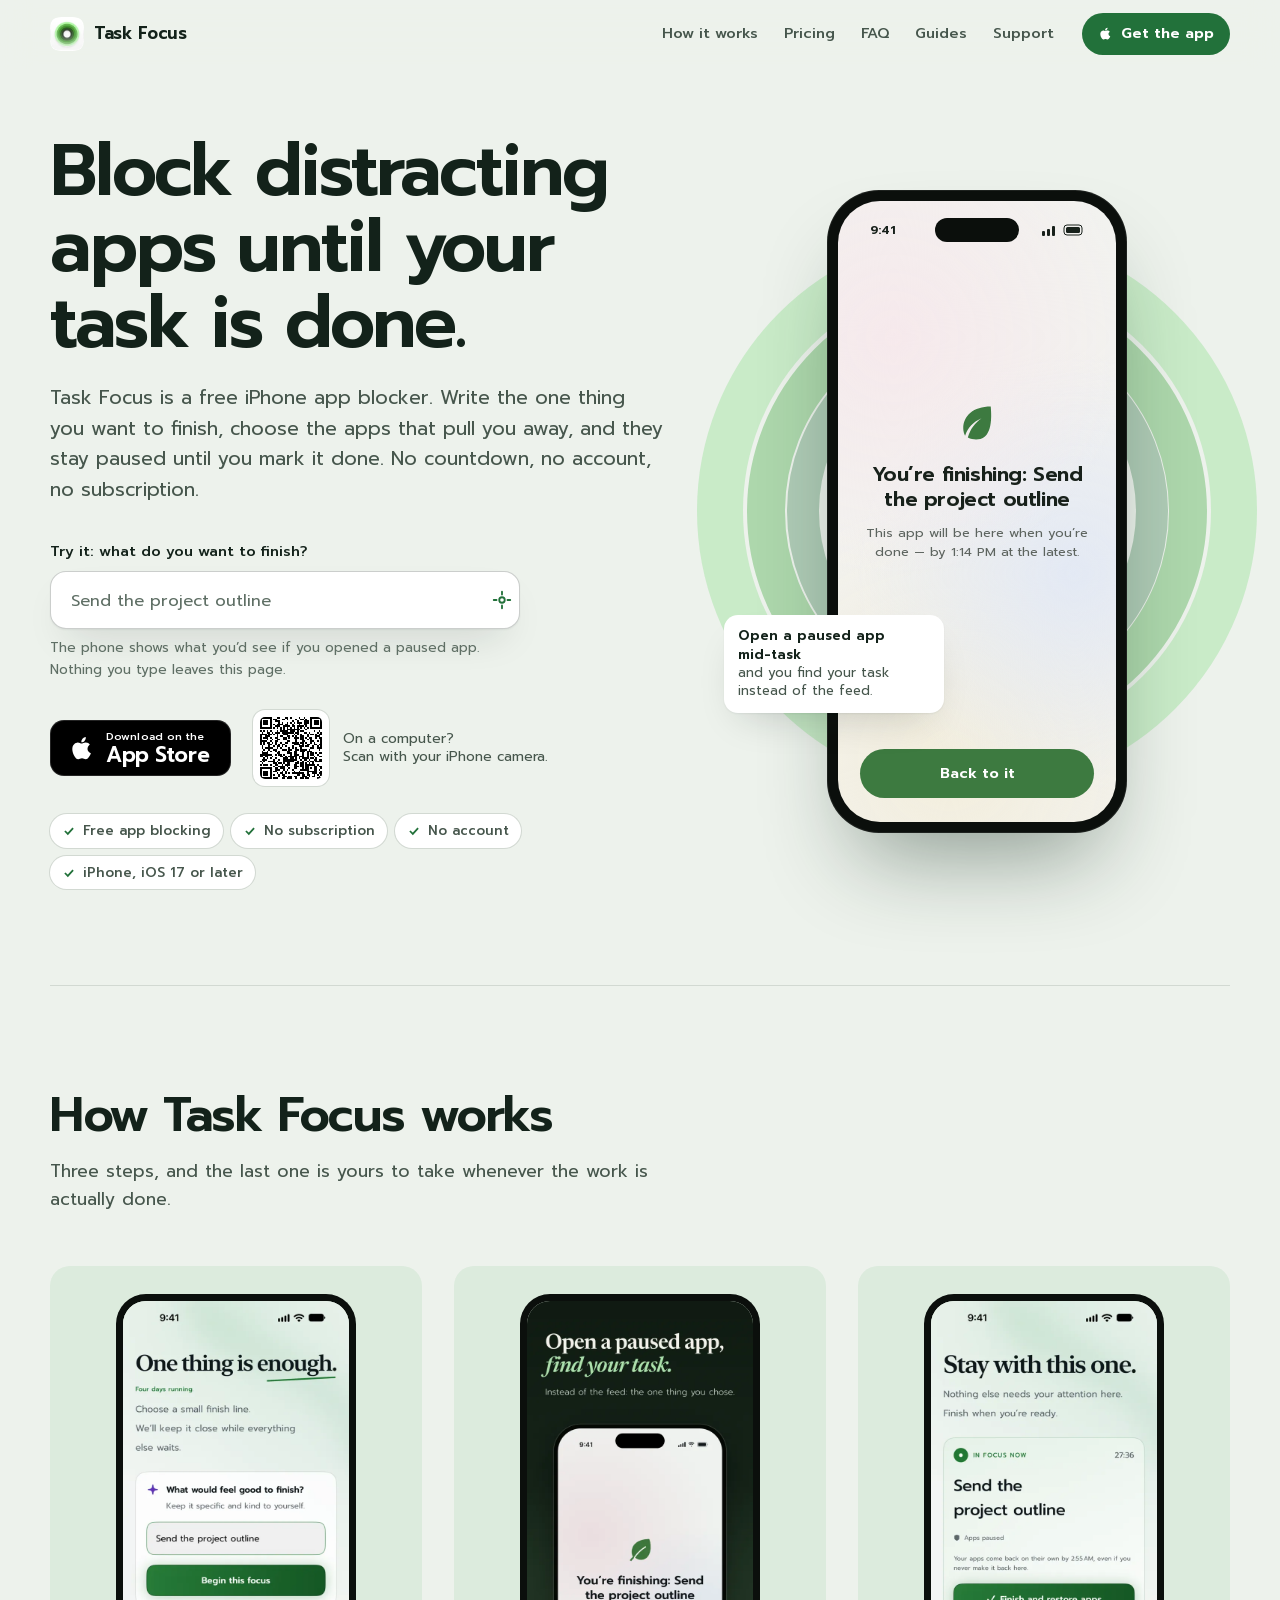
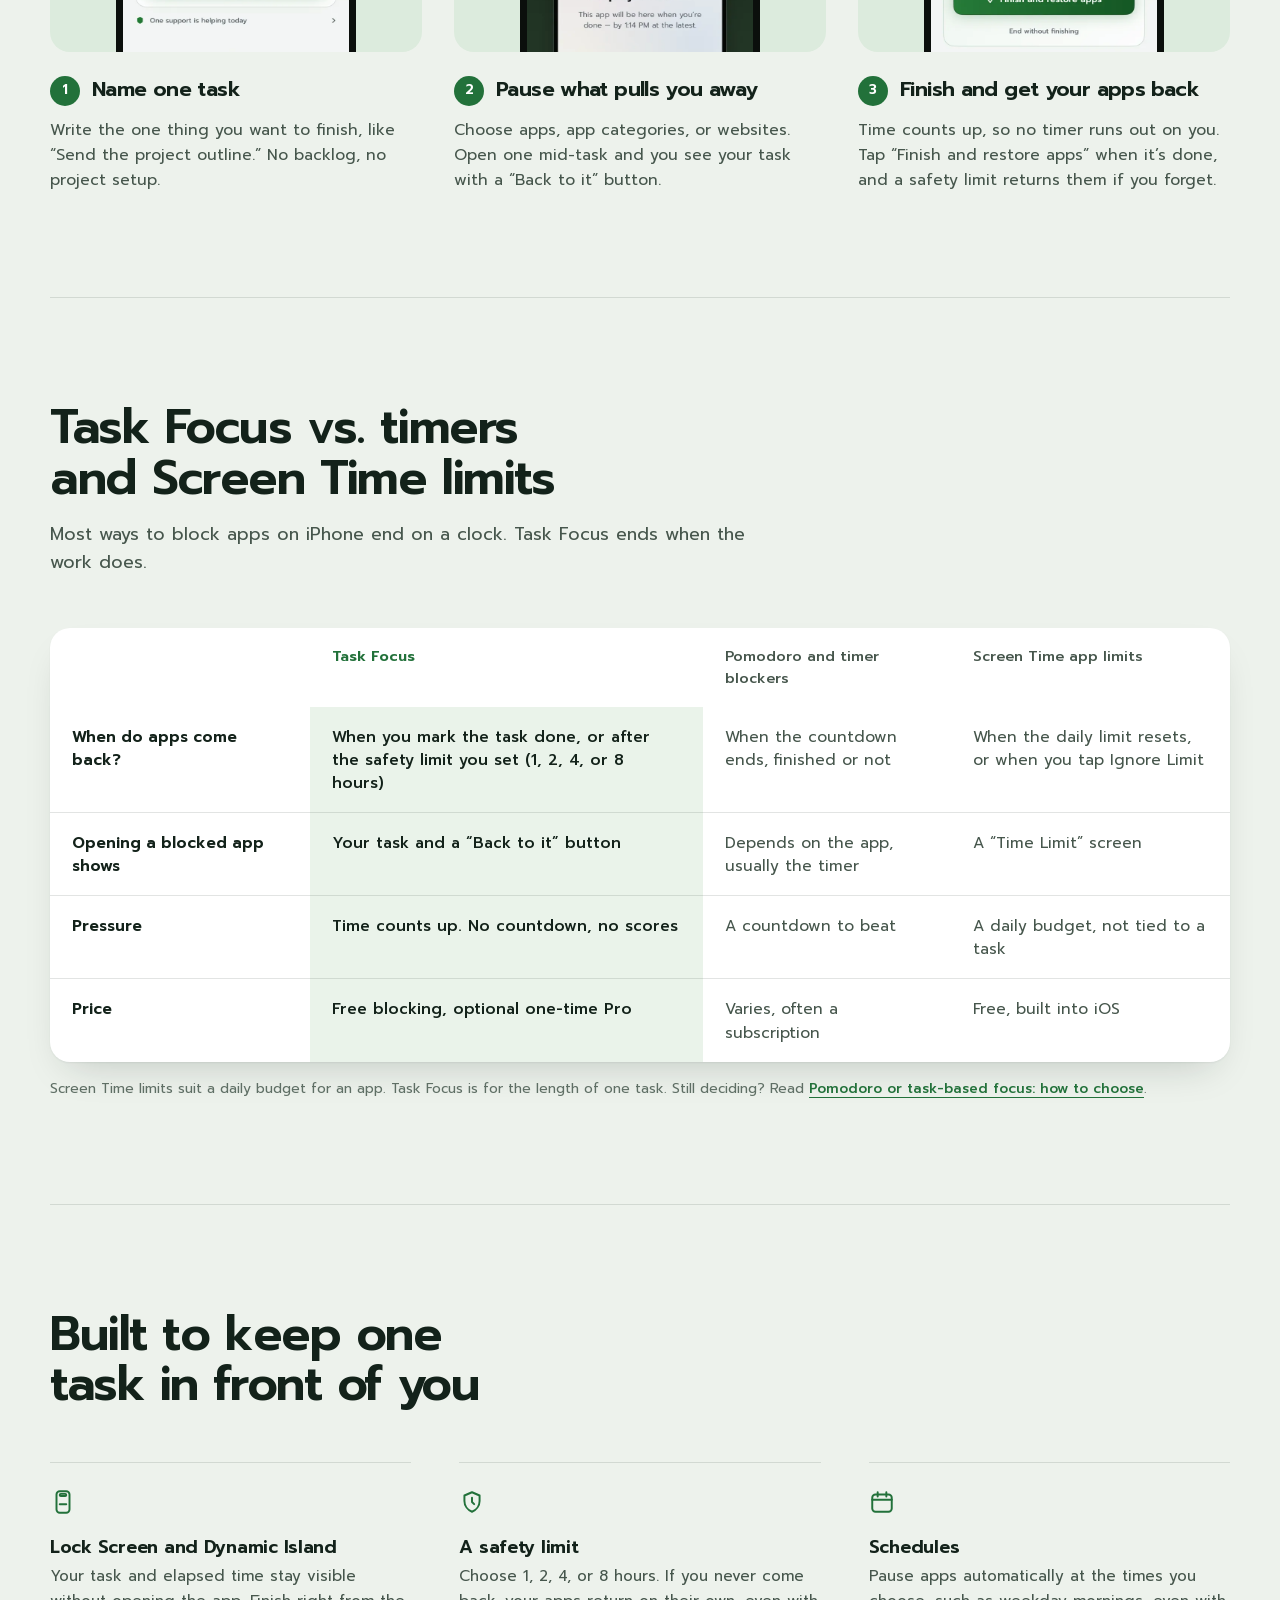
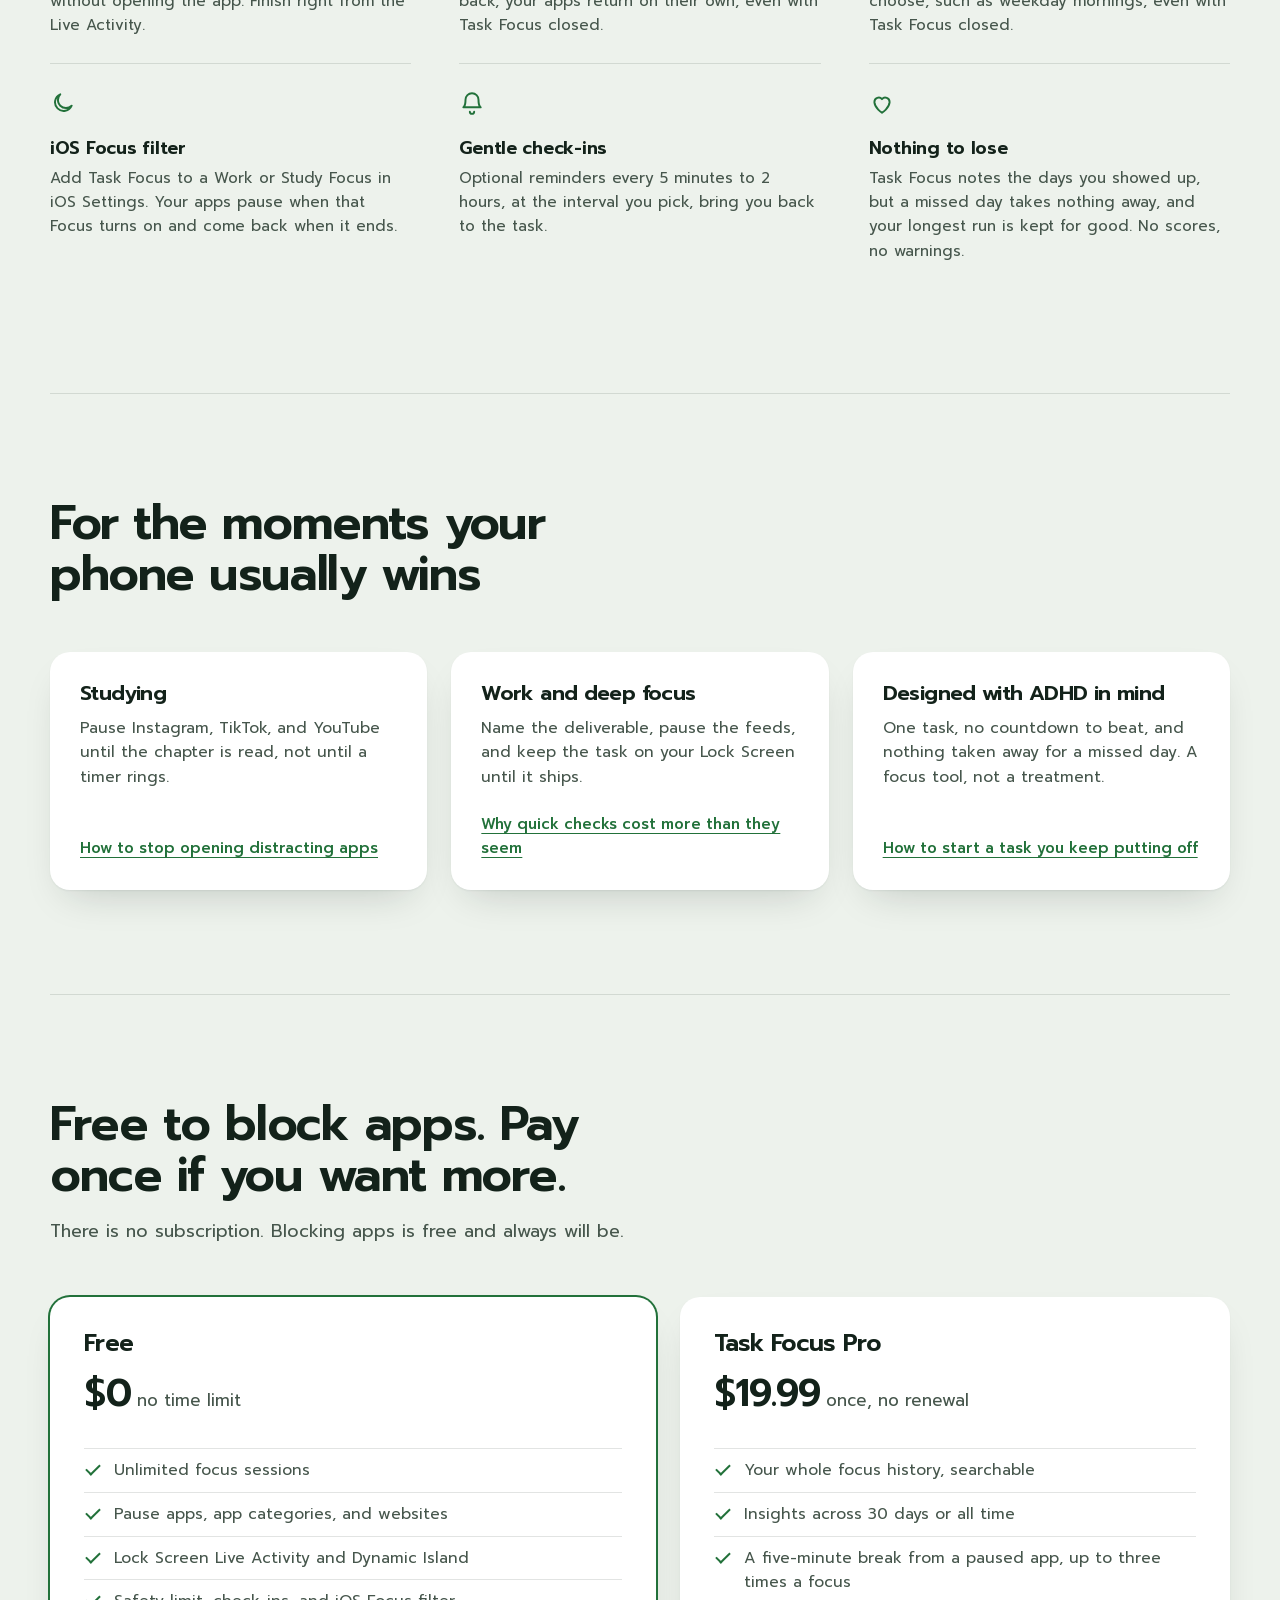
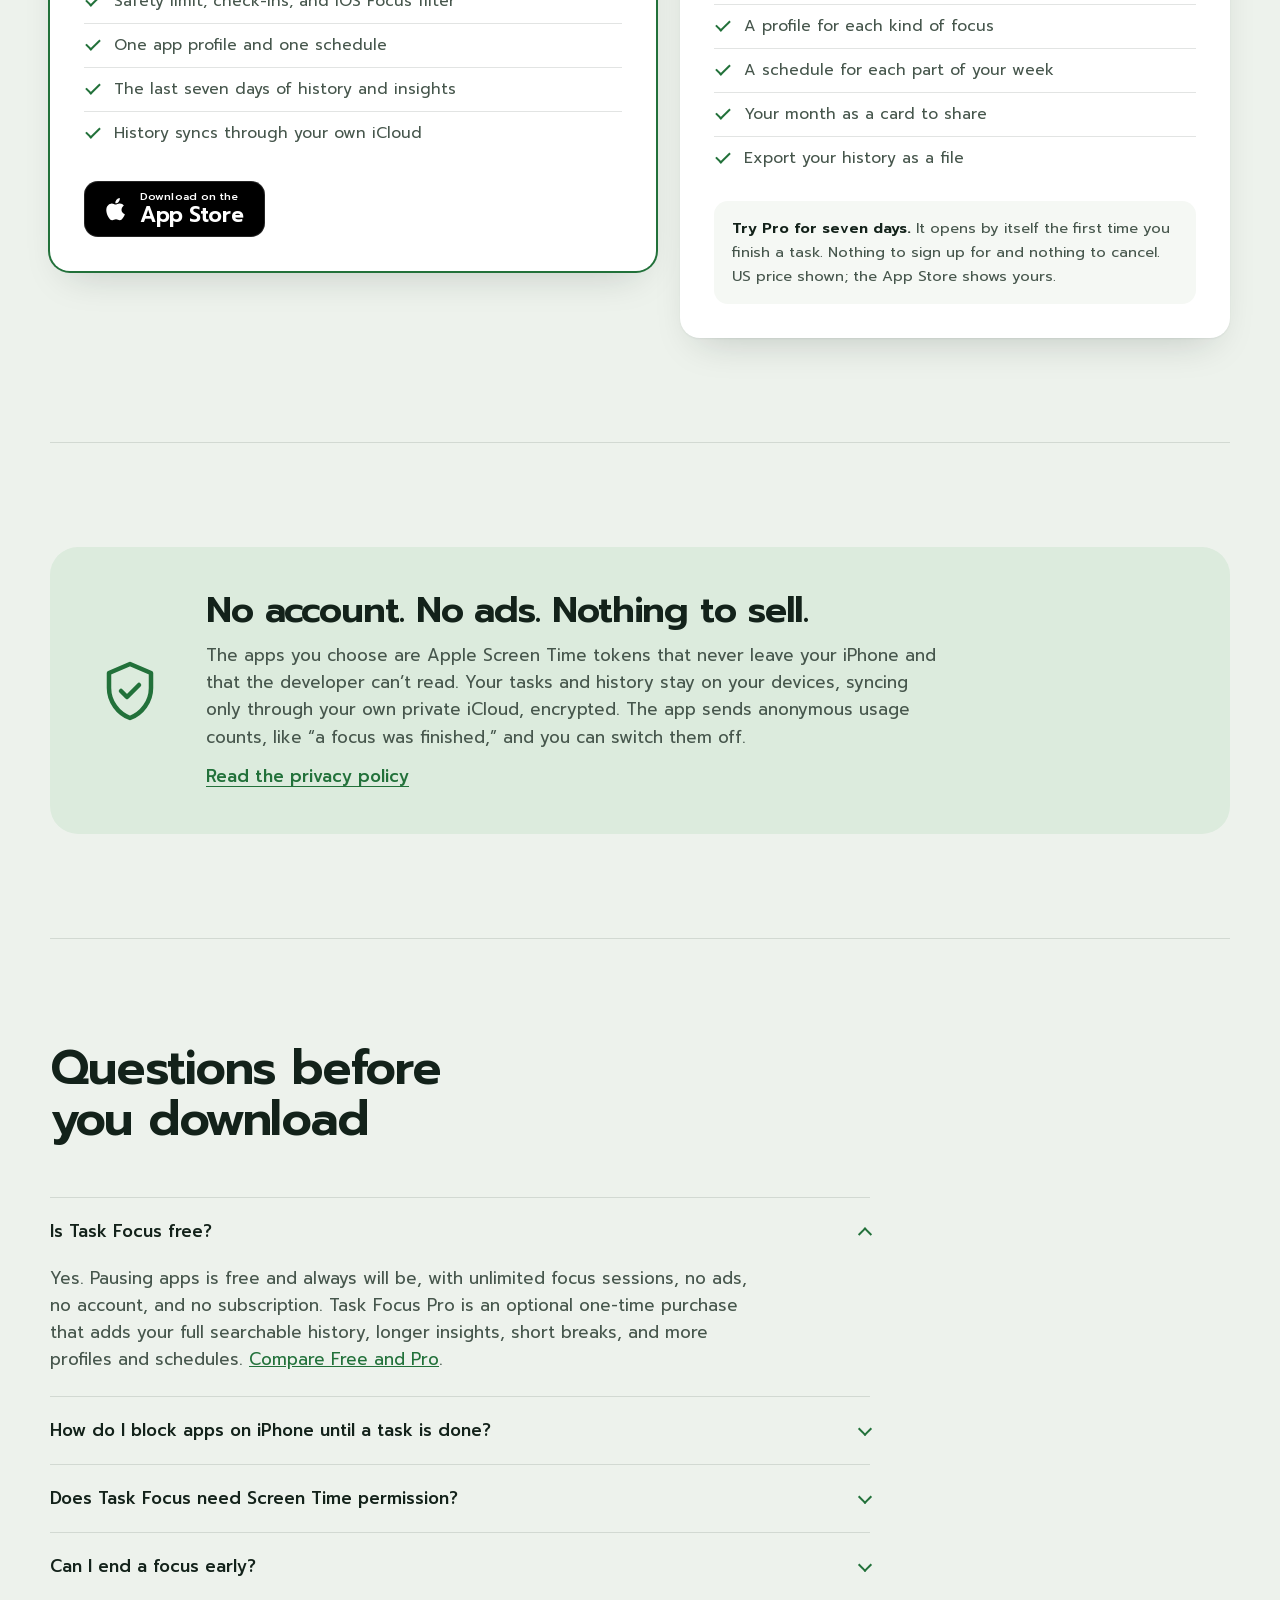
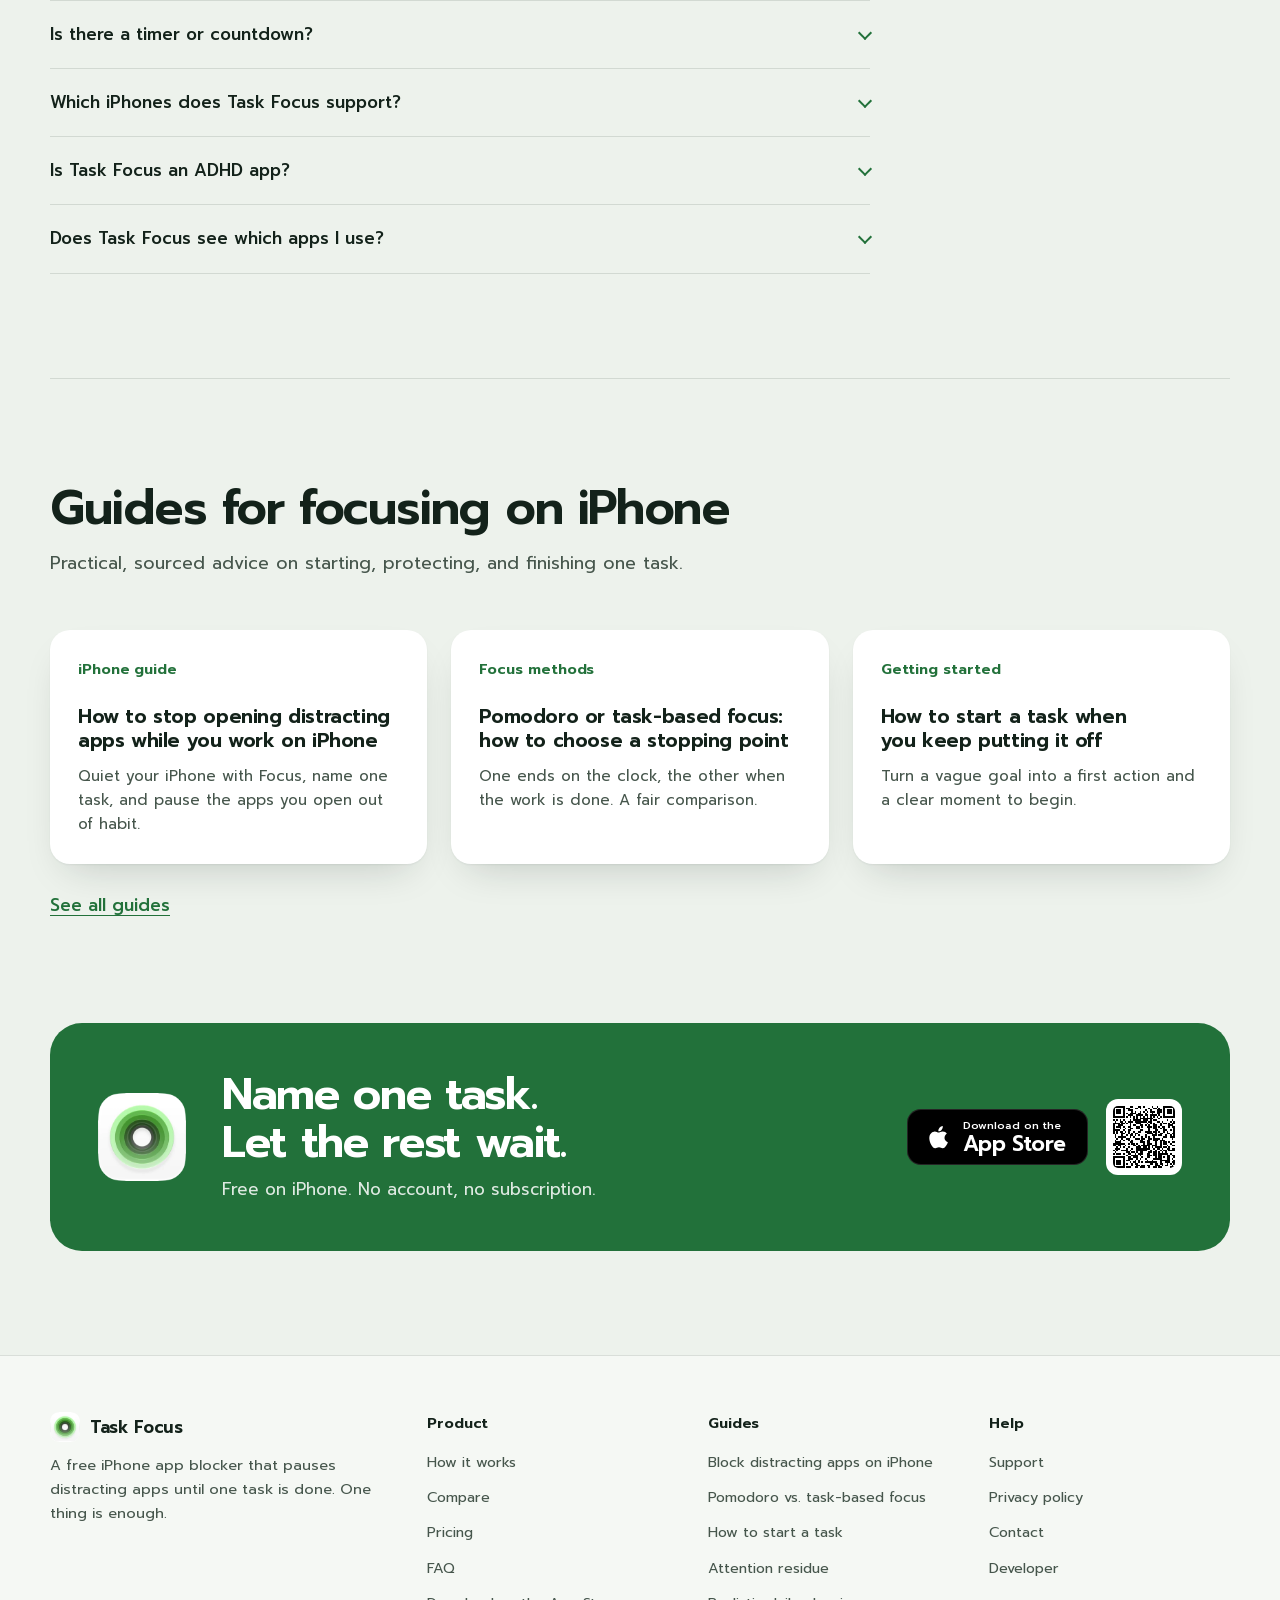
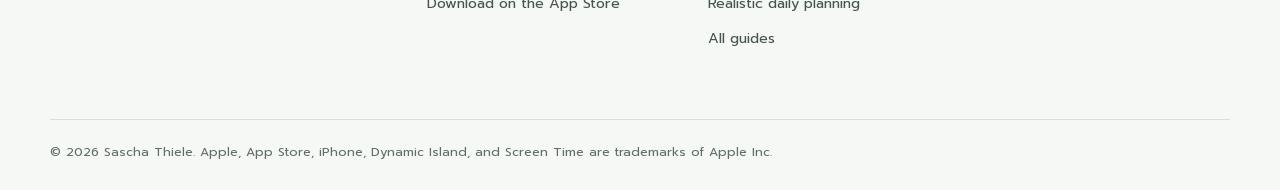
==== commit 2dbcc34a: "Redesign the site around getting people to the App Store Rebuild the homepage around one clear promi" ====
--- a/index.html
+++ b/index.html
@@ -2,25 +2,33 @@
 <html lang="en">
 <head>
   <meta charset="utf-8">
-  <meta name="viewport" content="width=device-width, initial-scale=1">
-  <meta name="theme-color" content="#031018">
+  <meta name="viewport" content="width=device-width, initial-scale=1, viewport-fit=cover">
+  <title>Task Focus: Free iPhone App Blocker, No Subscription</title>
+  <meta name="description" content="Block distracting apps on iPhone until your task is done. Task Focus is a free app blocker with no countdown, no account, and no subscription. Download on the App Store.">
+  <link rel="canonical" href="https://taskfocusapp.com/">
+  <meta name="robots" content="index, follow, max-image-preview:large, max-snippet:-1">
   <meta name="google-site-verification" content="Fs9B-hahm77t6dGR5yVILKLgYTBH0SYIQLpEDF-IQK4">
-  <meta name="description" content="Task Focus blocks distracting apps for the length of one task. Name one small finish line, pause what pulls you away, and finish when you’re ready.">
-  <meta property="og:title" content="Task Focus — One thing is enough.">
-  <meta property="og:description" content="A gentler way to begin, protect, and finish one task on iPhone.">
+  <meta name="apple-itunes-app" content="app-id=6792549661">
+  <meta name="theme-color" content="#edf2ec" media="(prefers-color-scheme: light)">
+  <meta name="theme-color" content="#0c1611" media="(prefers-color-scheme: dark)">
+  <meta property="og:site_name" content="Task Focus">
   <meta property="og:type" content="website">
-  <link rel="canonical" href="https://taskfocusapp.com/">
-  <link rel="alternate" type="text/markdown" title="Markdown version" href="/index.html.md">
+  <meta property="og:title" content="Task Focus: Free iPhone App Blocker, No Subscription">
+  <meta property="og:description" content="Pause distracting apps until your one task is done. No countdown, no account, no subscription.">
   <meta property="og:url" content="https://taskfocusapp.com/">
   <meta property="og:image" content="https://taskfocusapp.com/assets/social-card.png">
+  <meta property="og:image:width" content="1200">
+  <meta property="og:image:height" content="630">
   <meta name="twitter:card" content="summary_large_image">
-  <title>Task Focus — One thing is enough.</title>
-  <link rel="icon" href="assets/app-icon.svg" type="image/svg+xml">
-  <link rel="apple-touch-icon" href="assets/app-icon-180.png">
-  <link rel="manifest" href="site.webmanifest">
-  <link rel="stylesheet" href="styles.css">
-  <script src="script.js" defer></script>
-  <noscript><style>.reveal{opacity:1;transform:none}</style></noscript>
+  <link rel="alternate" type="text/markdown" title="Markdown version" href="/index.html.md">
+  <link rel="alternate" type="application/rss+xml" title="Task Focus blog" href="/blog/feed.xml">
+  <link rel="icon" href="/assets/app-icon-32.png" type="image/png" sizes="32x32">
+  <link rel="apple-touch-icon" href="/assets/app-icon-180.png">
+  <link rel="manifest" href="/site.webmanifest">
+  <link rel="preload" href="/assets/fonts/Prompt-SemiBold.woff2" as="font" type="font/woff2" crossorigin>
+  <link rel="preload" href="/assets/fonts/Prompt-Regular.woff2" as="font" type="font/woff2" crossorigin>
+  <link rel="stylesheet" href="/styles.css">
+  <script src="/script.js" defer></script>
   <script type="application/ld+json">
   {
     "@context": "https://schema.org",
@@ -38,27 +46,52 @@
         "@id": "https://taskfocusapp.com/#organization",
         "name": "Task Focus",
         "url": "https://taskfocusapp.com/",
-        "logo": "https://taskfocusapp.com/assets/app-icon-180.png",
+        "logo": "https://taskfocusapp.com/assets/app-icon-512.png",
         "founder": {"@type": "Person", "name": "Sascha Thiele", "url": "https://github.com/sthix"},
         "email": "sascha.thiele@pm.me",
         "sameAs": ["https://apps.apple.com/app/id6792549661", "https://github.com/sthix"]
+      },
+      {
+        "@type": "WebPage",
+        "@id": "https://taskfocusapp.com/#webpage",
+        "url": "https://taskfocusapp.com/",
+        "name": "Task Focus: Free iPhone App Blocker, No Subscription",
+        "isPartOf": {"@id": "https://taskfocusapp.com/#website"},
+        "about": {"@id": "https://taskfocusapp.com/#app"},
+        "primaryImageOfPage": "https://taskfocusapp.com/assets/blog/blog-paused-app.webp",
+        "inLanguage": "en"
       },
       {
         "@type": "MobileApplication",
         "@id": "https://taskfocusapp.com/#app",
         "name": "Task Focus",
         "alternateName": "Task Focus: ADHD App Blocker",
-        "description": "A free iPhone app blocker that pauses the distracting apps you choose until one task is done. No countdown, no streaks, no account, and no subscription.",
+        "description": "A free iPhone app blocker that pauses the distracting apps you choose until one task is done. No countdown, no account, and no subscription.",
         "url": "https://taskfocusapp.com/",
-        "image": "https://taskfocusapp.com/assets/task-focus-home.webp",
-        "screenshot": ["https://taskfocusapp.com/assets/task-focus-home.webp", "https://taskfocusapp.com/assets/blog/blog-paused-app.webp", "https://taskfocusapp.com/assets/blog/blog-focus-active.webp"],
+        "image": "https://taskfocusapp.com/assets/app-icon-512.png",
+        "screenshot": ["https://taskfocusapp.com/assets/blog/blog-name-the-task.webp", "https://taskfocusapp.com/assets/blog/blog-paused-app.webp", "https://taskfocusapp.com/assets/blog/blog-focus-active.webp"],
         "operatingSystem": "iOS 17.0 or later",
         "applicationCategory": "ProductivityApplication",
         "installUrl": "https://apps.apple.com/app/id6792549661",
+        "downloadUrl": "https://apps.apple.com/app/id6792549661",
         "author": {"@type": "Person", "name": "Sascha Thiele", "url": "https://github.com/sthix"},
         "publisher": {"@id": "https://taskfocusapp.com/#organization"},
-        "offers": {"@type": "Offer", "price": "0", "priceCurrency": "USD", "description": "Free download. App pausing is always free; Task Focus Pro is an optional one-time in-app purchase."},
-        "featureList": ["Pauses chosen apps, categories, and websites until a task is marked done", "Paused apps show your current task instead of the feed", "No countdown: elapsed time counts up", "Safety limit of 1 to 8 hours returns apps automatically", "Lock Screen Live Activity and Dynamic Island", "Scheduled pausing and iOS Focus filter", "No account, no ads, no subscription"]
+        "offers": {"@type": "Offer", "price": "0", "priceCurrency": "USD", "description": "Free download. App pausing is always free; Task Focus Pro is an optional one-time in-app purchase ($19.99 in the US)."},
+        "featureList": ["Pauses chosen apps, categories, and websites until a task is marked done", "Paused apps show your current task instead of the feed", "No countdown: elapsed time counts up", "Safety limit of 1, 2, 4, or 8 hours returns apps automatically", "Lock Screen Live Activity and Dynamic Island", "Scheduled pausing and iOS Focus filter", "Optional gentle check-ins", "One free profile and one free schedule", "No account, no ads, no subscription"]
+      },
+      {
+        "@type": "FAQPage",
+        "@id": "https://taskfocusapp.com/#faq",
+        "mainEntity": [
+          {"@type": "Question", "name": "Is Task Focus free?", "acceptedAnswer": {"@type": "Answer", "text": "Yes. Pausing apps is free and always will be, with unlimited focus sessions, no ads, no account, and no subscription. Task Focus Pro is an optional one-time purchase that adds your full searchable history, longer insights, short breaks, and more profiles and schedules."}},
+          {"@type": "Question", "name": "How do I block apps on iPhone until a task is done?", "acceptedAnswer": {"@type": "Answer", "text": "Open Task Focus, write the one task you want to finish, turn on Pause distracting apps, and choose the apps, categories, or websites to pause. They stay paused until you tap Finish and restore apps, or until the safety limit you chose returns them."}},
+          {"@type": "Question", "name": "Does Task Focus need Screen Time permission?", "acceptedAnswer": {"@type": "Answer", "text": "Yes. App blockers on iPhone work through Apple's Screen Time framework. Task Focus asks for it only when you choose apps to pause, and you can focus without pausing anything. Your app choices stay on your device as Apple-provided tokens."}},
+          {"@type": "Question", "name": "Can I end a focus early?", "acceptedAnswer": {"@type": "Answer", "text": "Yes. You can end a focus at any time, with or without marking the task done. Task Focus is a gentle boundary, not a lock you can't get out of."}},
+          {"@type": "Question", "name": "Is there a timer or countdown?", "acceptedAnswer": {"@type": "Answer", "text": "No. Elapsed time counts up so you can see your effort, but nothing runs out. The focus ends when you say the task is finished."}},
+          {"@type": "Question", "name": "Which iPhones does Task Focus support?", "acceptedAnswer": {"@type": "Answer", "text": "Any iPhone with iOS 17 or later. On iPhones with a Dynamic Island, your task and elapsed time also appear there. Task Focus is not available for Android or Mac."}},
+          {"@type": "Question", "name": "Is Task Focus an ADHD app?", "acceptedAnswer": {"@type": "Answer", "text": "It was designed with ADHD in mind: one task at a time, no countdown to beat, and nothing taken away for a missed day. It is a focus tool, not a medical treatment."}},
+          {"@type": "Question", "name": "Does Task Focus see which apps I use?", "acceptedAnswer": {"@type": "Answer", "text": "No. Your app, category, and website choices are Apple-provided tokens that stay on your device. Task Focus does not collect your activity in other apps."}}
+        ]
       }
     ]
   }
@@ -68,184 +101,307 @@
   <a class="skip-link" href="#main">Skip to content</a>
 
   <header class="site-header" data-header>
-    <a class="brand" href="./" aria-label="Task Focus home">
-      <img src="assets/app-icon.svg" alt="" width="38" height="38">
-      <span>Task Focus</span>
-    </a>
-    <button class="nav-toggle" type="button" aria-expanded="false" aria-controls="site-nav" data-nav-toggle>
-      <span></span><span></span><span class="sr-only">Open navigation</span>
-    </button>
-    <nav id="site-nav" class="site-nav" aria-label="Main navigation" data-nav>
-      <a href="#how-it-works">How it works</a>
-      <a href="blog/">Blog</a>
-      <a href="#privacy">Privacy</a>
-      <a href="support.html">Support</a>
-      <a class="nav-cta" href="#availability">App Store <span aria-hidden="true">↗</span></a>
-    </nav>
+    <div class="header-inner">
+      <a class="brand" href="/" aria-label="Task Focus home"><picture><source srcset="/assets/app-icon-dark-96.webp" media="(prefers-color-scheme: dark)"><img src="/assets/app-icon-96.webp" alt="" width="34" height="34"></picture><span>Task Focus</span></a>
+      <nav id="site-nav" class="site-nav" aria-label="Main navigation" data-nav>
+        <a href="/#how-it-works">How it works</a>
+        <a href="/#pricing">Pricing</a>
+        <a href="/#faq">FAQ</a>
+        <a href="/blog/">Guides</a>
+        <a href="/support.html">Support</a>
+      </nav>
+      <a class="nav-cta" href="https://apps.apple.com/app/apple-store/id6792549661?pt=128083530&amp;ct=web_home&amp;mt=8"><svg viewBox="0 0 24 24" aria-hidden="true"><path d="M16.7 12.9c0-2.5 2-3.7 2.1-3.8a4.5 4.5 0 0 0-3.5-1.9c-1.5-.1-2.9.9-3.7.9-.7 0-1.9-.9-3.2-.9A4.7 4.7 0 0 0 4.5 9.6c-1.7 2.9-.4 7.2 1.2 9.6.8 1.2 1.8 2.5 3.1 2.4 1.2 0 1.7-.8 3.2-.8s1.9.8 3.2.8c1.3 0 2.2-1.2 3-2.4a10 10 0 0 0 1.4-2.8 4.1 4.1 0 0 1-2.9-3.5ZM14.3 5.7a4.2 4.2 0 0 0 1-3.1 4.3 4.3 0 0 0-2.9 1.5 4 4 0 0 0-1 3c1.1.1 2.2-.5 2.9-1.4Z"/></svg>Get the app</a>
+      <button class="nav-toggle" type="button" aria-expanded="false" aria-controls="site-nav" data-nav-toggle><span></span><span></span><span class="sr-only">Open navigation</span></button>
+    </div>
   </header>
 
   <main id="main">
-    <section class="hero" aria-labelledby="hero-title">
-      <div class="hero-orbit" aria-hidden="true"><i></i><i></i><i></i></div>
-      <div class="hero-copy reveal">
-        <p class="eyebrow"><span class="leaf">◆</span> A quiet place to begin</p>
-        <h1 id="hero-title">One thing<br>is <em>enough.</em></h1>
-        <p class="hero-intro">Choose a small finish line. Task Focus keeps it close while everything else waits.</p>
-        <div class="hero-actions" id="availability">
+    <section class="hero wrap" aria-labelledby="hero-title">
+      <div class="hero-copy">
+        <h1 id="hero-title">Block distracting apps until your task is done.</h1>
+        <p class="hero-intro">Task Focus is a free iPhone app blocker. Write the one thing you want to finish, choose the apps that pull you away, and they stay paused until you mark it done. No countdown, no account, no subscription.</p>
+
+        <div class="try">
+          <label for="task-demo">Try it: what do you want to finish?</label>
+          <div class="try-field">
+            <input id="task-demo" type="text" maxlength="60" placeholder="Send the project outline" autocomplete="off" enterkeyhint="done" data-task-input aria-describedby="task-demo-hint">
+            <svg viewBox="0 0 24 24" fill="none" stroke="currentColor" stroke-width="2" stroke-linecap="round" stroke-linejoin="round" aria-hidden="true"><path d="M12 3v3M12 18v3M3 12h3M18 12h3"/><circle cx="12" cy="12" r="3"/></svg>
+          </div>
+          <p class="try-hint" id="task-demo-hint">The phone shows what you’d see if you opened a paused app. Nothing you type leaves this page.</p>
+        </div>
+
+        <div class="hero-actions" id="download">
           <a class="app-store-status" href="https://apps.apple.com/app/apple-store/id6792549661?pt=128083530&amp;ct=web_home&amp;mt=8" aria-label="Download Task Focus on the App Store">
             <svg viewBox="0 0 24 24" aria-hidden="true"><path d="M16.7 12.9c0-2.5 2-3.7 2.1-3.8a4.5 4.5 0 0 0-3.5-1.9c-1.5-.1-2.9.9-3.7.9-.7 0-1.9-.9-3.2-.9A4.7 4.7 0 0 0 4.5 9.6c-1.7 2.9-.4 7.2 1.2 9.6.8 1.2 1.8 2.5 3.1 2.4 1.2 0 1.7-.8 3.2-.8s1.9.8 3.2.8c1.3 0 2.2-1.2 3-2.4a10 10 0 0 0 1.4-2.8 4.1 4.1 0 0 1-2.9-3.5ZM14.3 5.7a4.2 4.2 0 0 0 1-3.1 4.3 4.3 0 0 0-2.9 1.5 4 4 0 0 0-1 3c1.1.1 2.2-.5 2.9-1.4Z"/></svg>
             <span><small>Download on the</small>App Store</span>
           </a>
-          <a class="text-link" href="#how-it-works">See how it works <span aria-hidden="true">↓</span></a>
+          <div class="qr"><img src="/assets/app-store-qr.svg" alt="QR code that opens Task Focus on the App Store" width="76" height="76"><span>On a computer?<br>Scan with your iPhone camera.</span></div>
         </div>
-        <p class="hero-note">Made for iPhone · No account · No subscription</p>
-      </div>
-
-      <div class="hero-visual reveal delay-1">
-        <div class="phone-caption caption-top"><span>01</span> NAME ONE FINISH LINE</div>
-        <div class="phone-shell">
-          <div class="phone-speaker" aria-hidden="true"></div>
-          <img src="assets/task-focus-home.webp" alt="Task Focus app home screen showing a task field and optional focus supports" width="603" height="1311">
+
+        <ul class="facts" aria-label="At a glance">
+          <li><svg viewBox="0 0 24 24" fill="none" stroke="currentColor" stroke-width="3" aria-hidden="true"><path d="m5 12 5 5 9-10"/></svg>Free app blocking</li>
+          <li><svg viewBox="0 0 24 24" fill="none" stroke="currentColor" stroke-width="3" aria-hidden="true"><path d="m5 12 5 5 9-10"/></svg>No subscription</li>
+          <li><svg viewBox="0 0 24 24" fill="none" stroke="currentColor" stroke-width="3" aria-hidden="true"><path d="m5 12 5 5 9-10"/></svg>No account</li>
+          <li><svg viewBox="0 0 24 24" fill="none" stroke="currentColor" stroke-width="3" aria-hidden="true"><path d="m5 12 5 5 9-10"/></svg>iPhone, iOS 17 or later</li>
+        </ul>
+      </div>
+
+      <div class="stage">
+        <div class="rings" aria-hidden="true"><i></i><i></i><i></i></div>
+        <figure class="phone" aria-label="A paused app showing your task instead of the feed">
+          <div class="phone-screen">
+            <div class="phone-status" aria-hidden="true"><b>9:41</b><i></i><svg viewBox="0 0 42 12" fill="#18211b"><rect x="0" y="7" width="3" height="5" rx="1"/><rect x="5" y="5" width="3" height="7" rx="1"/><rect x="10" y="2" width="3" height="10" rx="1"/><rect x="22" y="1" width="18" height="10" rx="3" fill="none" stroke="#18211b"/><rect x="24" y="3" width="14" height="6" rx="1.5"/></svg></div>
+            <div class="phone-body">
+              <svg viewBox="0 0 48 48" aria-hidden="true"><path d="M39 7C20 7 9 17 9 31c0 3 1 6 2 8 3-9 9-15 18-19-7 5-12 11-15 21 3 2 6 2 9 2 14 0 18-14 16-36Z" fill="#3d7a40"/></svg>
+              <p class="phone-task">You’re finishing: <output for="task-demo" data-task-output>Send the project outline</output></p>
+              <p class="phone-note">This app will be here when you’re done — by 1:14 PM at the latest.</p>
+            </div>
+            <span class="phone-button" aria-hidden="true">Back to it</span>
+          </div>
+        </figure>
+        <p class="stage-caption"><strong>Open a paused app mid-task</strong>and you find your task instead of the feed.</p>
+      </div>
+    </section>
+
+    <section class="section wrap" id="how-it-works" aria-labelledby="how-title">
+      <div class="section-head">
+        <h2 id="how-title">How Task Focus works</h2>
+        <p>Three steps, and the last one is yours to take whenever the work is actually done.</p>
+      </div>
+      <ol class="steps">
+        <li>
+          <figure><img src="/assets/blog/blog-name-the-task.webp" alt="Task Focus home screen with the task “Send the project outline” and a Begin this focus button" width="603" height="1311" loading="lazy"></figure>
+          <h3>Name one task</h3>
+          <p>Write the one thing you want to finish, like “Send the project outline.” No backlog, no project setup.</p>
+        </li>
+        <li>
+          <figure><img src="/assets/blog/blog-paused-app.webp" alt="A paused app showing “You’re finishing: Send the project outline” with a Back to it button" width="603" height="1311" loading="lazy"></figure>
+          <h3>Pause what pulls you away</h3>
+          <p>Choose apps, app categories, or websites. Open one mid-task and you see your task with a “Back to it” button.</p>
+        </li>
+        <li>
+          <figure><img src="/assets/blog/blog-focus-active.webp" alt="An active focus with the elapsed time and a Finish and restore apps button" width="603" height="1311" loading="lazy"></figure>
+          <h3>Finish and get your apps back</h3>
+          <p>Time counts up, so no timer runs out on you. Tap “Finish and restore apps” when it’s done, and a safety limit returns them if you forget.</p>
+        </li>
+      </ol>
+    </section>
+
+    <section class="section wrap" id="compare" aria-labelledby="compare-title">
+      <div class="section-head">
+        <h2 id="compare-title">Task Focus vs. timers and Screen Time limits</h2>
+        <p>Most ways to block apps on iPhone end on a clock. Task Focus ends when the work does.</p>
+      </div>
+      <div class="compare-wrap" role="region" aria-labelledby="compare-title" tabindex="0">
+        <table class="compare">
+          <thead>
+            <tr><th scope="col"><span class="sr-only">Question</span></th><th scope="col" class="us">Task Focus</th><th scope="col">Pomodoro and timer blockers</th><th scope="col">Screen Time app limits</th></tr>
+          </thead>
+          <tbody>
+            <tr><th scope="row">When do apps come back?</th><td class="us" data-label="Task Focus">When you mark the task done, or after the safety limit you set (1, 2, 4, or 8 hours)</td><td data-label="Pomodoro and timer blockers">When the countdown ends, finished or not</td><td data-label="Screen Time app limits">When the daily limit resets, or when you tap Ignore Limit</td></tr>
+            <tr><th scope="row">Opening a blocked app shows</th><td class="us" data-label="Task Focus">Your task and a “Back to it” button</td><td data-label="Pomodoro and timer blockers">Depends on the app, usually the timer</td><td data-label="Screen Time app limits">A “Time Limit” screen</td></tr>
+            <tr><th scope="row">Pressure</th><td class="us" data-label="Task Focus">Time counts up. No countdown, no scores</td><td data-label="Pomodoro and timer blockers">A countdown to beat</td><td data-label="Screen Time app limits">A daily budget, not tied to a task</td></tr>
+            <tr><th scope="row">Price</th><td class="us" data-label="Task Focus">Free blocking, optional one-time Pro</td><td data-label="Pomodoro and timer blockers">Varies, often a subscription</td><td data-label="Screen Time app limits">Free, built into iOS</td></tr>
+          </tbody>
+        </table>
+      </div>
+      <p class="compare-note">Screen Time limits suit a daily budget for an app. Task Focus is for the length of one task. Still deciding? Read <a class="text-link" href="/blog/pomodoro-vs-task-based-focus/">Pomodoro or task-based focus: how to choose</a>.</p>
+    </section>
+
+    <section class="section wrap" id="features" aria-labelledby="features-title">
+      <div class="section-head">
+        <h2 id="features-title">Built to keep one task in front of you</h2>
+      </div>
+      <ul class="features">
+        <li>
+          <svg viewBox="0 0 24 24" fill="none" stroke="currentColor" stroke-width="1.8" stroke-linecap="round" stroke-linejoin="round" aria-hidden="true"><rect x="6" y="2" width="12" height="20" rx="3"/><rect x="9" y="4.5" width="6" height="2" rx="1"/><path d="M9 14h6"/></svg>
+          <h3>Lock Screen and Dynamic Island</h3>
+          <p>Your task and elapsed time stay visible without opening the app. Finish right from the Live Activity.</p>
+        </li>
+        <li>
+          <svg viewBox="0 0 24 24" fill="none" stroke="currentColor" stroke-width="1.8" stroke-linecap="round" stroke-linejoin="round" aria-hidden="true"><path d="M12 3 5 6v5c0 4.5 3 8.5 7 10 4-1.5 7-5.5 7-10V6l-7-3Z"/><path d="M12 8v4l2 2"/></svg>
+          <h3>A safety limit</h3>
+          <p>Choose 1, 2, 4, or 8 hours. If you never come back, your apps return on their own, even with Task Focus closed.</p>
+        </li>
+        <li>
+          <svg viewBox="0 0 24 24" fill="none" stroke="currentColor" stroke-width="1.8" stroke-linecap="round" stroke-linejoin="round" aria-hidden="true"><rect x="3" y="5" width="18" height="16" rx="3"/><path d="M3 10h18M8 3v4M16 3v4"/></svg>
+          <h3>Schedules</h3>
+          <p>Pause apps automatically at the times you choose, such as weekday mornings, even with Task Focus closed.</p>
+        </li>
+        <li>
+          <svg viewBox="0 0 24 24" fill="none" stroke="currentColor" stroke-width="1.8" stroke-linecap="round" stroke-linejoin="round" aria-hidden="true"><path d="M20 14.5A8 8 0 1 1 9.5 4a6.5 6.5 0 0 0 10.5 10.5Z"/></svg>
+          <h3>iOS Focus filter</h3>
+          <p>Add Task Focus to a Work or Study Focus in iOS Settings. Your apps pause when that Focus turns on and come back when it ends.</p>
+        </li>
+        <li>
+          <svg viewBox="0 0 24 24" fill="none" stroke="currentColor" stroke-width="1.8" stroke-linecap="round" stroke-linejoin="round" aria-hidden="true"><path d="M6 9a6 6 0 1 1 12 0c0 6 2 7 2 7H4s2-1 2-7Z"/><path d="M10 20a2 2 0 0 0 4 0"/></svg>
+          <h3>Gentle check-ins</h3>
+          <p>Optional reminders every 5 minutes to 2 hours, at the interval you pick, bring you back to the task.</p>
+        </li>
+        <li>
+          <svg viewBox="0 0 24 24" fill="none" stroke="currentColor" stroke-width="1.8" stroke-linecap="round" stroke-linejoin="round" aria-hidden="true"><path d="M12 21s-7-4.5-7-10a4 4 0 0 1 7-2.6A4 4 0 0 1 19 11c0 5.5-7 10-7 10Z"/></svg>
+          <h3>Nothing to lose</h3>
+          <p>Task Focus notes the days you showed up, but a missed day takes nothing away, and your longest run is kept for good. No scores, no warnings.</p>
+        </li>
+      </ul>
+    </section>
+
+    <section class="section wrap" id="who-its-for" aria-labelledby="uses-title">
+      <div class="section-head">
+        <h2 id="uses-title">For the moments your phone usually wins</h2>
+      </div>
+      <div class="uses">
+        <article class="use">
+          <h3>Studying</h3>
+          <p>Pause Instagram, TikTok, and YouTube until the chapter is read, not until a timer rings.</p>
+          <a href="/blog/block-distracting-apps-iphone/">How to stop opening distracting apps</a>
+        </article>
+        <article class="use">
+          <h3>Work and deep focus</h3>
+          <p>Name the deliverable, pause the feeds, and keep the task on your Lock Screen until it ships.</p>
+          <a href="/blog/attention-residue-task-switching/">Why quick checks cost more than they seem</a>
+        </article>
+        <article class="use">
+          <h3>Designed with ADHD in mind</h3>
+          <p>One task, no countdown to beat, and nothing taken away for a missed day. A focus tool, not a treatment.</p>
+          <a href="/blog/how-to-start-a-task/">How to start a task you keep putting off</a>
+        </article>
+      </div>
+    </section>
+
+    <section class="section wrap" id="pricing" aria-labelledby="pricing-title">
+      <div class="section-head">
+        <h2 id="pricing-title">Free to block apps. Pay once if you want more.</h2>
+        <p>There is no subscription. Blocking apps is free and always will be.</p>
+      </div>
+      <div class="plans">
+        <article class="plan plan-free" aria-labelledby="plan-free-title">
+          <h3 id="plan-free-title">Free</h3>
+          <p class="price"><strong>$0</strong>no time limit</p>
+          <ul>
+            <li>Unlimited focus sessions</li>
+            <li>Pause apps, app categories, and websites</li>
+            <li>Lock Screen Live Activity and Dynamic Island</li>
+            <li>Safety limit, check-ins, and iOS Focus filter</li>
+            <li>One app profile and one schedule</li>
+            <li>The last seven days of history and insights</li>
+            <li>History syncs through your own iCloud</li>
+          </ul>
+          <a class="app-store-status" href="https://apps.apple.com/app/apple-store/id6792549661?pt=128083530&amp;ct=web_home&amp;mt=8" aria-label="Download Task Focus free on the App Store">
+            <svg viewBox="0 0 24 24" aria-hidden="true"><path d="M16.7 12.9c0-2.5 2-3.7 2.1-3.8a4.5 4.5 0 0 0-3.5-1.9c-1.5-.1-2.9.9-3.7.9-.7 0-1.9-.9-3.2-.9A4.7 4.7 0 0 0 4.5 9.6c-1.7 2.9-.4 7.2 1.2 9.6.8 1.2 1.8 2.5 3.1 2.4 1.2 0 1.7-.8 3.2-.8s1.9.8 3.2.8c1.3 0 2.2-1.2 3-2.4a10 10 0 0 0 1.4-2.8 4.1 4.1 0 0 1-2.9-3.5ZM14.3 5.7a4.2 4.2 0 0 0 1-3.1 4.3 4.3 0 0 0-2.9 1.5 4 4 0 0 0-1 3c1.1.1 2.2-.5 2.9-1.4Z"/></svg>
+            <span><small>Download on the</small>App Store</span>
+          </a>
+        </article>
+        <article class="plan" aria-labelledby="plan-pro-title">
+          <h3 id="plan-pro-title">Task Focus Pro</h3>
+          <p class="price"><strong>$19.99</strong>once, no renewal</p>
+          <ul>
+            <li>Your whole focus history, searchable</li>
+            <li>Insights across 30 days or all time</li>
+            <li>A five-minute break from a paused app, up to three times a focus</li>
+            <li>A profile for each kind of focus</li>
+            <li>A schedule for each part of your week</li>
+            <li>Your month as a card to share</li>
+            <li>Export your history as a file</li>
+          </ul>
+          <p class="plan-trial"><strong>Try Pro for seven days.</strong> It opens by itself the first time you finish a task. Nothing to sign up for and nothing to cancel. US price shown; the App Store shows yours.</p>
+        </article>
+      </div>
+    </section>
+
+    <section class="section wrap" id="privacy" aria-labelledby="privacy-title">
+      <div class="privacy-band">
+        <svg viewBox="0 0 24 24" fill="none" stroke="currentColor" stroke-width="1.5" stroke-linecap="round" stroke-linejoin="round" aria-hidden="true"><path d="M12 3 5 6v5c0 4.5 3 8.5 7 10 4-1.5 7-5.5 7-10V6l-7-3Z"/><path d="m9 12 2 2 4-4"/></svg>
+        <div>
+          <h2 id="privacy-title">No account. No ads. Nothing to sell.</h2>
+          <p>The apps you choose are Apple Screen Time tokens that never leave your iPhone and that the developer can’t read. Your tasks and history stay on your devices, syncing only through your own private iCloud, encrypted. The app sends anonymous usage counts, like “a focus was finished,” and you can switch them off.</p>
+          <p><a class="text-link" href="/privacy.html">Read the privacy policy</a></p>
         </div>
-        <div class="phone-caption caption-bottom"><span>02</span> LET THE REST WAIT</div>
-      </div>
-    </section>
-
-    <section class="manifesto section-pad" aria-label="Product philosophy">
-      <p class="section-index">01 / THE IDEA</p>
-      <blockquote class="reveal">Not another list.<br><span>Just the next honest step.</span></blockquote>
-      <p class="manifesto-copy reveal">Most productivity tools ask you to organize everything. Task Focus asks one kinder question: <strong>what would feel good to finish?</strong></p>
-    </section>
-
-    <section class="focus-loop section-pad" id="how-it-works" aria-labelledby="loop-title">
-      <div class="section-heading reveal">
-        <p class="section-index">02 / A SMALL LOOP</p>
-        <h2 id="loop-title">From intention<br>to <em>done.</em></h2>
-      </div>
-      <ol class="steps" aria-label="How Task Focus works">
-        <li class="reveal">
-          <span class="step-number">01</span>
-          <div><h3>Write it</h3><p>Name one concrete thing you want to close. No backlog required.</p></div>
-        </li>
-        <li class="reveal">
-          <span class="step-number">02</span>
-          <div><h3>Protect it</h3><p>Optionally pause selected apps and add quiet check-ins.</p></div>
-        </li>
-        <li class="reveal">
-          <span class="step-number">03</span>
-          <div><h3>Keep it close</h3><p>Your task and elapsed time stay visible on the Lock Screen and Dynamic Island.</p></div>
-        </li>
-        <li class="reveal">
-          <span class="step-number step-done">✓</span>
-          <div><h3>Finish it</h3><p>One tap marks it complete and makes paused apps available again.</p></div>
-        </li>
-      </ol>
-    </section>
-
-    <section class="feature feature-protect section-pad" aria-labelledby="protect-title">
-      <div class="feature-copy reveal">
-        <p class="section-index">03 / OPTIONAL SUPPORT</p>
-        <h2 id="protect-title">Distractions can<br><em>wait outside.</em></h2>
-        <p>Choose the apps, categories, or websites that pull you away. Task Focus pauses them only during a protected session—and restores them as soon as you finish.</p>
-        <ul class="plain-list">
-          <li>Screen Time access only when you choose to use it</li>
-          <li>Your selection stays private on your device</li>
-          <li>Focus without app blocking always stays available</li>
-        </ul>
-      </div>
-      <div class="shield-diagram reveal delay-1" aria-label="Illustration of distracting apps waiting outside a protected focus session">
-        <div class="waiting-apps" aria-hidden="true">
-          <span>MESSAGE</span><span>VIDEO</span><span>WEB</span>
+      </div>
+    </section>
+
+    <section class="section wrap" id="faq" aria-labelledby="faq-title">
+      <div class="section-head">
+        <h2 id="faq-title">Questions before you download</h2>
+      </div>
+      <div class="faq-list">
+        <details open>
+          <summary>Is Task Focus free?</summary>
+          <p>Yes. Pausing apps is free and always will be, with unlimited focus sessions, no ads, no account, and no subscription. Task Focus Pro is an optional one-time purchase that adds your full searchable history, longer insights, short breaks, and more profiles and schedules. <a href="#pricing">Compare Free and Pro</a>.</p>
+        </details>
+        <details>
+          <summary>How do I block apps on iPhone until a task is done?</summary>
+          <p>Open Task Focus, write the one task you want to finish, turn on “Pause distracting apps,” and choose the apps, categories, or websites to pause. They stay paused until you tap “Finish and restore apps,” or until the safety limit you chose returns them. The <a href="/blog/block-distracting-apps-iphone/">step-by-step guide</a> also covers pairing it with an iOS Focus.</p>
+        </details>
+        <details>
+          <summary>Does Task Focus need Screen Time permission?</summary>
+          <p>Yes. App blockers on iPhone work through Apple’s Screen Time framework. Task Focus asks for it only when you choose apps to pause, and you can focus without pausing anything. Your app choices stay on your device as Apple-provided tokens.</p>
+        </details>
+        <details>
+          <summary>Can I end a focus early?</summary>
+          <p>Yes. You can end a focus at any time, with or without marking the task done. Task Focus is a gentle boundary, not a lock you can’t get out of.</p>
+        </details>
+        <details>
+          <summary>Is there a timer or countdown?</summary>
+          <p>No. Elapsed time counts up so you can see your effort, but nothing runs out. The focus ends when you say the task is finished. If you work better with a countdown, <a href="/blog/pomodoro-vs-task-based-focus/">here’s how the two approaches compare</a>.</p>
+        </details>
+        <details>
+          <summary>Which iPhones does Task Focus support?</summary>
+          <p>Any iPhone with iOS 17 or later. On iPhones with a Dynamic Island, your task and elapsed time also appear there. Task Focus is not available for Android or Mac.</p>
+        </details>
+        <details>
+          <summary>Is Task Focus an ADHD app?</summary>
+          <p>It was designed with ADHD in mind: one task at a time, no countdown to beat, and nothing taken away for a missed day. It is a focus tool, not a medical treatment.</p>
+        </details>
+        <details>
+          <summary>Does Task Focus see which apps I use?</summary>
+          <p>No. Your app, category, and website choices are Apple-provided tokens that stay on your device. Task Focus does not collect your activity in other apps. More answers are on the <a href="/support.html">support page</a>.</p>
+        </details>
+      </div>
+    </section>
+
+    <section class="section wrap" id="guides" aria-labelledby="guides-title">
+      <div class="section-head">
+        <h2 id="guides-title">Guides for focusing on iPhone</h2>
+        <p>Practical, sourced advice on starting, protecting, and finishing one task.</p>
+      </div>
+      <ul class="guide-grid">
+        <li><a href="/blog/block-distracting-apps-iphone/"><span class="eyebrow">iPhone guide</span><h3>How to stop opening distracting apps while you work on iPhone</h3><p>Quiet your iPhone with Focus, name one task, and pause the apps you open out of habit.</p></a></li>
+        <li><a href="/blog/pomodoro-vs-task-based-focus/"><span class="eyebrow">Focus methods</span><h3>Pomodoro or task-based focus: how to choose a stopping point</h3><p>One ends on the clock, the other when the work is done. A fair comparison.</p></a></li>
+        <li><a href="/blog/how-to-start-a-task/"><span class="eyebrow">Getting started</span><h3>How to start a task when you keep putting it off</h3><p>Turn a vague goal into a first action and a clear moment to begin.</p></a></li>
+      </ul>
+      <a class="text-link all-guides" href="/blog/">See all guides</a>
+    </section>
+
+    <section class="wrap" aria-labelledby="final-title">
+      <div class="final">
+        <picture><source srcset="/assets/app-icon-dark-256.webp" media="(prefers-color-scheme: dark)"><img src="/assets/app-icon-256.webp" class="icon"  alt="" width="88" height="88" loading="lazy"></picture>
+        <div>
+          <h2 id="final-title">Name one task. Let the rest wait.</h2>
+          <p>Free on iPhone. No account, no subscription.</p>
         </div>
-        <div class="shield-line" aria-hidden="true"></div>
-        <div class="focus-mark"><span>FOCUS</span><strong>ACTIVE</strong><small>Apps wait</small></div>
-      </div>
-    </section>
-
-    <section class="feature feature-visible section-pad" aria-labelledby="visible-title">
-      <div class="lock-screen-stage reveal">
-        <div class="lock-time">9:41</div>
-        <div class="dynamic-island" aria-hidden="true"></div>
-        <div class="live-activity">
-          <span class="complete-example" aria-hidden="true"></span>
-          <div><small>IN FOCUS</small><strong>Send the project outline</strong></div>
-          <time>24:18</time>
+        <div class="cta-col">
+          <a class="app-store-status" href="https://apps.apple.com/app/apple-store/id6792549661?pt=128083530&amp;ct=web_home&amp;mt=8" aria-label="Download Task Focus on the App Store">
+            <svg viewBox="0 0 24 24" aria-hidden="true"><path d="M16.7 12.9c0-2.5 2-3.7 2.1-3.8a4.5 4.5 0 0 0-3.5-1.9c-1.5-.1-2.9.9-3.7.9-.7 0-1.9-.9-3.2-.9A4.7 4.7 0 0 0 4.5 9.6c-1.7 2.9-.4 7.2 1.2 9.6.8 1.2 1.8 2.5 3.1 2.4 1.2 0 1.7-.8 3.2-.8s1.9.8 3.2.8c1.3 0 2.2-1.2 3-2.4a10 10 0 0 0 1.4-2.8 4.1 4.1 0 0 1-2.9-3.5ZM14.3 5.7a4.2 4.2 0 0 0 1-3.1 4.3 4.3 0 0 0-2.9 1.5 4 4 0 0 0-1 3c1.1.1 2.2-.5 2.9-1.4Z"/></svg>
+            <span><small>Download on the</small>App Store</span>
+          </a>
+          <div class="qr"><img src="/assets/app-store-qr.svg" alt="QR code that opens Task Focus on the App Store" width="76" height="76" loading="lazy"></div>
         </div>
-        <p>Visible without reopening the app</p>
-      </div>
-      <div class="feature-copy reveal delay-1">
-        <p class="section-index">04 / KEEP IT CLOSE</p>
-        <h2 id="visible-title">Return without<br><em>starting over.</em></h2>
-        <p>See your task and elapsed effort at a glance. There is no countdown and no deadline to miss—only a gentle place to return.</p>
-        <p class="quiet-detail"><span>Gentle check-ins</span> can quietly remind you to come back at the interval you choose.</p>
-      </div>
-    </section>
-
-    <section class="feature feature-onboarding section-pad" aria-labelledby="gentle-title">
-      <div class="onboarding-shot reveal">
-        <img src="assets/task-focus-onboarding.webp" alt="Task Focus onboarding screen explaining that one thing is enough" width="603" height="1311" loading="lazy">
-      </div>
-      <div class="feature-copy reveal delay-1">
-        <p class="section-index">05 / BUILT FOR REAL DAYS</p>
-        <h2 id="gentle-title">Specific.<br>Private. <em>Gentle.</em></h2>
-        <p>Task Focus measures elapsed effort, not whether you beat a timer. Supports are optional. Nothing starts without you.</p>
-        <div class="principle-note">
-          <span>THE WHOLE IDEA</span>
-          <p>Write it. Add support if useful. Keep it visible. Finish when you’re ready.</p>
-        </div>
-      </div>
-    </section>
-
-    <section class="privacy-section section-pad" id="privacy" aria-labelledby="privacy-title">
-      <div class="privacy-emblem reveal" aria-hidden="true">
-        <div class="ring ring-a"></div><div class="ring ring-b"></div><div class="ring ring-c"></div><span>PRIVATE<br>BY DESIGN</span>
-      </div>
-      <div class="privacy-copy reveal delay-1">
-        <p class="section-index">06 / YOUR ATTENTION IS YOURS</p>
-        <h2 id="privacy-title">No account.<br>No ads. <em>No tracking.</em></h2>
-        <p>Task titles, selected apps, and local usage measurements stay on your device. Task Focus does not sell personal information because it does not collect it.</p>
-        <a class="arrow-link" href="privacy.html">Read the privacy policy <span aria-hidden="true">→</span></a>
-      </div>
-    </section>
-
-    <section class="access-section section-pad" aria-labelledby="access-title">
-      <div class="section-heading reveal">
-        <p class="section-index">07 / SIMPLE ACCESS</p>
-        <h2 id="access-title">Start free.<br><em>Keep it simple.</em></h2>
-      </div>
-      <div class="access-details reveal delay-1">
-        <div>
-          <strong>Always free</strong>
-          <p>Pausing apps is free and always will be. As many focus sessions as you like, with the current week of history kept.</p>
-        </div>
-        <div>
-          <strong>Seven days of Pro</strong>
-          <p>Pro opens by itself the first time you finish something, and stays open for a week. Nothing to sign up for and nothing to cancel — when the week is up, the app carries on free.</p>
-        </div>
-        <div>
-          <strong>Task Focus Pro</strong>
-          <p>Everything the app remembers afterwards: every session kept for good, what it adds up to, and a profile for each kind of focus. One payment, no renewal.</p>
-        </div>
-      </div>
-    </section>
-
-    <section class="final-cta" aria-labelledby="final-title">
-      <div class="final-rings" aria-hidden="true"><i></i><i></i><i></i></div>
-      <img src="assets/app-icon.svg" alt="" width="92" height="92" class="reveal">
-      <p class="eyebrow reveal">One small finish line</p>
-      <h2 id="final-title" class="reveal">What would feel<br>good to finish?</h2>
-      <a class="app-store-status reveal" href="https://apps.apple.com/app/apple-store/id6792549661?pt=128083530&amp;ct=web_home&amp;mt=8" aria-label="Download Task Focus on the App Store">
-        <svg viewBox="0 0 24 24" aria-hidden="true"><path d="M16.7 12.9c0-2.5 2-3.7 2.1-3.8a4.5 4.5 0 0 0-3.5-1.9c-1.5-.1-2.9.9-3.7.9-.7 0-1.9-.9-3.2-.9A4.7 4.7 0 0 0 4.5 9.6c-1.7 2.9-.4 7.2 1.2 9.6.8 1.2 1.8 2.5 3.1 2.4 1.2 0 1.7-.8 3.2-.8s1.9.8 3.2.8c1.3 0 2.2-1.2 3-2.4a10 10 0 0 0 1.4-2.8 4.1 4.1 0 0 1-2.9-3.5ZM14.3 5.7a4.2 4.2 0 0 0 1-3.1 4.3 4.3 0 0 0-2.9 1.5 4 4 0 0 0-1 3c1.1.1 2.2-.5 2.9-1.4Z"/></svg>
-        <span><small>Download on the</small>App Store</span>
-      </a>
+      </div>
     </section>
   </main>
 
   <footer class="site-footer">
-    <a class="brand footer-brand" href="./"><img src="assets/app-icon.svg" alt="" width="34" height="34"><span>Task Focus</span></a>
-    <p>One thing is enough.</p>
-    <nav aria-label="Footer navigation"><a href="blog/">Blog</a><a href="privacy.html">Privacy</a><a href="support.html">Support</a><a href="https://github.com/sthix" rel="me">Developer</a></nav>
-    <small>© <span data-year></span> Sascha Thiele. Apple, App Store, iPhone, Dynamic Island, and Screen Time are trademarks of Apple Inc.</small>
+    <div class="footer-inner">
+      <div>
+        <a class="brand footer-brand" href="/"><picture><source srcset="/assets/app-icon-dark-96.webp" media="(prefers-color-scheme: dark)"><img src="/assets/app-icon-96.webp" alt="" width="30" height="30"></picture><span>Task Focus</span></a>
+        <p class="footer-tag">A free iPhone app blocker that pauses distracting apps until one task is done. One thing is enough.</p>
+      </div>
+      <nav class="footer-col" aria-label="Product"><p class="footer-title">Product</p><ul><li><a href="/#how-it-works">How it works</a></li><li><a href="/#compare">Compare</a></li><li><a href="/#pricing">Pricing</a></li><li><a href="/#faq">FAQ</a></li><li><a href="https://apps.apple.com/app/apple-store/id6792549661?pt=128083530&amp;ct=web_home&amp;mt=8">Download on the App Store</a></li></ul></nav>
+      <nav class="footer-col" aria-label="Guides"><p class="footer-title">Guides</p><ul><li><a href="/blog/block-distracting-apps-iphone/">Block distracting apps on iPhone</a></li><li><a href="/blog/pomodoro-vs-task-based-focus/">Pomodoro vs. task-based focus</a></li><li><a href="/blog/how-to-start-a-task/">How to start a task</a></li><li><a href="/blog/attention-residue-task-switching/">Attention residue</a></li><li><a href="/blog/realistic-daily-task-planning/">Realistic daily planning</a></li><li><a href="/blog/">All guides</a></li></ul></nav>
+      <nav class="footer-col" aria-label="Help"><p class="footer-title">Help</p><ul><li><a href="/support.html">Support</a></li><li><a href="/privacy.html">Privacy policy</a></li><li><a href="mailto:sascha.thiele@pm.me?subject=Task%20Focus">Contact</a></li><li><a href="https://github.com/sthix" rel="me">Developer</a></li></ul></nav>
+      <p class="footer-legal">© <span data-year>2026</span> Sascha Thiele. Apple, App Store, iPhone, Dynamic Island, and Screen Time are trademarks of Apple Inc.</p>
+    </div>
   </footer>
 </body>
 </html>
--- a/styles.css
+++ b/styles.css
@@ -1,247 +1,409 @@
-@font-face{font-family:Prompt;src:url('assets/fonts/Prompt-Regular.woff2') format('woff2');font-weight:400;font-display:swap}
-@font-face{font-family:Prompt;src:url('assets/fonts/Prompt-Medium.woff2') format('woff2');font-weight:500;font-display:swap}
-@font-face{font-family:Prompt;src:url('assets/fonts/Prompt-SemiBold.woff2') format('woff2');font-weight:600;font-display:swap}
-
+@font-face{font-family:Prompt;src:url('/assets/fonts/Prompt-Regular.woff2') format('woff2');font-weight:400;font-display:swap}
+@font-face{font-family:Prompt;src:url('/assets/fonts/Prompt-Medium.woff2') format('woff2');font-weight:500;font-display:swap}
+@font-face{font-family:Prompt;src:url('/assets/fonts/Prompt-SemiBold.woff2') format('woff2');font-weight:600;font-display:swap}
+
+/* Tokens: the palette of the app's own in-focus screens */
 :root{
-  --ink:#f7f8f6;
-  --quiet:#a6adb9;
-  --muted:#737c87;
-  --canvas:#031018;
-  --surface:#09171f;
-  --soft:#0d1d25;
-  --line:rgba(255,255,255,.15);
-  --sage:#63d16d;
-  --sage-dark:#092c1a;
-  --sage-wash:#0c3d24;
-  --violet:#9463f5;
-  --yellow:#cbda3b;
-  --blue:#3495d2;
-  --serif:"Iowan Old Style","Baskerville","Times New Roman",serif;
-  --sans:Prompt,"Avenir Next",sans-serif;
-  --page:1240px;
-}
-
-*{box-sizing:border-box}
-html{scroll-behavior:smooth;background:var(--canvas)}
-body{margin:0;color:var(--ink);background:
-  radial-gradient(circle at 82% 9%,rgba(10,99,63,.24),transparent 24rem),
-  var(--canvas);font-family:var(--sans);font-size:16px;line-height:1.6;-webkit-font-smoothing:antialiased;overflow-x:hidden}
-body:before{content:"";position:fixed;inset:0;pointer-events:none;z-index:20;opacity:.3;background-image:radial-gradient(circle,rgba(255,255,255,.6) 0 1px,transparent 1.2px);background-size:89px 97px;background-position:17px 31px;mask-image:linear-gradient(to bottom,black,transparent 55%)}
-a{color:inherit;text-decoration:none}
+ --bg:#edf2ec;
+ --surface:#ffffff;
+ --surface-2:#f5f8f4;
+ --ink:#13221a;
+ --ink-2:#46564c;
+ --ink-3:#5f6f65;
+ --line:rgba(19,34,26,.12);
+ --line-strong:rgba(19,34,26,.22);
+ --brand:#22713a;
+ --brand-deep:#185a2c;
+ --brand-ink:#ffffff;
+ --brand-soft:#dcebdd;
+ --ring-1:#8fe08f;
+ --ring-2:#4fae4f;
+ --ring-3:#22713a;
+ --badge:#000000;
+ --badge-ink:#ffffff;
+ --shadow:0 1px 2px rgba(19,34,26,.06),0 18px 40px -18px rgba(19,34,26,.22);
+ --phone-shadow:0 50px 90px -30px rgba(19,46,30,.45);
+ --sans:Prompt,"Avenir Next",system-ui,-apple-system,sans-serif;
+ --page:1180px;
+ --gutter:24px;
+ --radius:20px;
+ color-scheme:light;
+}
+@media (prefers-color-scheme:dark){
+ :root{
+  --bg:#0c1611;
+  --surface:#13201a;
+  --surface-2:#182820;
+  --ink:#eef3ee;
+  --ink-2:#b2bfb6;
+  --ink-3:#8d9c92;
+  --line:rgba(238,243,238,.11);
+  --line-strong:rgba(238,243,238,.22);
+  --brand:#6bcb78;
+  --brand-deep:#58b665;
+  --brand-ink:#0c1611;
+  --brand-soft:#1c3325;
+  --badge:#000000;
+  --badge-ink:#ffffff;
+  --shadow:0 1px 2px rgba(0,0,0,.3),0 18px 40px -18px rgba(0,0,0,.6);
+  --phone-shadow:0 50px 90px -30px rgba(0,0,0,.8);
+  color-scheme:dark;
+ }
+}
+
+*,*:before,*:after{box-sizing:border-box}
+html{scroll-behavior:smooth;scroll-padding-top:88px;background:var(--bg);-webkit-text-size-adjust:100%}
+body{margin:0;color:var(--ink);background:var(--bg);font-family:var(--sans);font-size:17px;line-height:1.6;-webkit-font-smoothing:antialiased;overflow-x:hidden}
+a{color:inherit}
 img{display:block;max-width:100%;height:auto}
-button{font:inherit}
-::selection{background:var(--sage);color:var(--sage-dark)}
-.skip-link{position:fixed;left:20px;top:12px;z-index:100;transform:translateY(-160%);padding:10px 16px;background:var(--sage);color:var(--sage-dark);border-radius:6px;font-weight:600}
+button,input{font:inherit;color:inherit}
+::selection{background:var(--brand);color:var(--brand-ink)}
+:focus-visible{outline:2px solid var(--brand);outline-offset:3px;border-radius:6px}
+h1,h2,h3{font-weight:600;letter-spacing:-.03em;line-height:1.06;text-wrap:balance;margin:0}
+p{text-wrap:pretty}
+.skip-link{position:fixed;left:16px;top:12px;z-index:100;transform:translateY(-160%);padding:10px 16px;background:var(--brand);color:var(--brand-ink);border-radius:10px;font-weight:600;text-decoration:none}
 .skip-link:focus{transform:none}
 .sr-only{position:absolute;width:1px;height:1px;padding:0;margin:-1px;overflow:hidden;clip:rect(0,0,0,0);white-space:nowrap;border:0}
-
-.site-header{position:sticky;top:0;z-index:50;display:flex;align-items:center;justify-content:space-between;width:min(calc(100% - 48px),var(--page));margin:0 auto;padding:20px 0;transition:padding .25s ease,background .25s ease}
-.site-header:before{content:"";position:absolute;inset:8px -18px;z-index:-1;border:1px solid transparent;border-radius:18px;background:rgba(3,16,24,0);transition:inherit}
-.site-header.scrolled{padding-top:13px;padding-bottom:13px}
-.site-header.scrolled:before{border-color:var(--line);background:rgba(3,16,24,.86);backdrop-filter:blur(18px)}
-.brand{display:flex;align-items:center;gap:11px;font-weight:600;letter-spacing:-.02em}
-.brand img{border-radius:9px;box-shadow:0 6px 18px rgba(0,0,0,.24)}
-.site-nav{display:flex;align-items:center;gap:32px;color:var(--quiet);font-size:.86rem;font-weight:500}
-.site-nav a{transition:color .2s ease}
-.site-nav a:hover,.site-nav a:focus-visible{color:var(--ink)}
-.site-nav .nav-cta{color:var(--sage);padding:9px 14px;border:1px solid rgba(99,209,109,.48);border-radius:10px}
-.nav-toggle{display:none;color:var(--ink);border:0;background:none;width:42px;height:42px;padding:9px}
-.nav-toggle span:not(.sr-only){display:block;width:22px;height:1px;margin:6px;background:currentColor}
-
-.hero{position:relative;display:grid;grid-template-columns:minmax(0,1.05fr) minmax(370px,.72fr);align-items:center;gap:8vw;width:min(calc(100% - 48px),var(--page));min-height:calc(100svh - 80px);margin:0 auto;padding:56px 0 98px;overflow:hidden}
-.hero-copy{position:relative;z-index:2;padding-bottom:7vh}
-.eyebrow,.section-index{margin:0;color:var(--sage);font-size:.72rem;font-weight:600;letter-spacing:.17em;text-transform:uppercase}
-.leaf{display:inline-block;font-size:.56rem;transform:rotate(20deg);margin-right:8px}
-h1,h2,blockquote{font-family:var(--serif);font-weight:400;letter-spacing:-.055em;line-height:.88}
-h1{max-width:760px;margin:30px 0 30px;font-size:clamp(5.3rem,9vw,9.7rem)}
-h1 em,h2 em{position:relative;color:var(--ink);font-style:italic;font-weight:400}
-h1 em:after{content:"";position:absolute;left:3%;right:-3%;bottom:-.04em;height:5px;background:var(--sage);border-radius:99px;transform:rotate(-2deg)}
-.hero-intro{max-width:600px;margin:0;color:var(--quiet);font-size:clamp(1.12rem,1.65vw,1.42rem);line-height:1.7}
-.hero-actions{display:flex;align-items:center;gap:28px;margin-top:38px}
-.app-store-status{display:inline-flex;align-items:center;gap:12px;min-width:195px;padding:11px 19px 12px;color:#08110b;background:var(--sage);border:1px solid #91f198;border-radius:13px;box-shadow:0 12px 35px rgba(99,209,109,.16)}
-.app-store-status svg{width:27px;height:27px;fill:currentColor;flex:none}
-.app-store-status span{font-size:1.04rem;font-weight:600;line-height:1.05;letter-spacing:-.02em}
-.app-store-status small{display:block;font-size:.57rem;font-weight:500;letter-spacing:.02em;margin-bottom:3px}
-a.app-store-status{transition:transform .2s ease,box-shadow .2s ease}
-a.app-store-status:hover{transform:translateY(-2px);box-shadow:0 16px 42px rgba(99,209,109,.26)}
-a.app-store-status:focus-visible{outline:2px solid var(--sage);outline-offset:3px}
-@media (prefers-reduced-motion:reduce){a.app-store-status{transition:none}a.app-store-status:hover{transform:none}}
-.text-link,.arrow-link{font-size:.9rem;color:var(--quiet);border-bottom:1px solid var(--line);padding-bottom:4px;transition:color .2s ease,border-color .2s ease}
-.text-link:hover,.arrow-link:hover{color:var(--ink);border-color:var(--sage)}
-.hero-note{margin:20px 0 0;color:var(--muted);font-size:.72rem;letter-spacing:.04em}
-.hero-visual{position:relative;z-index:2;width:min(100%,440px);justify-self:end;padding:35px 28px}
-.phone-shell{position:relative;margin:auto;padding:10px;border:1px solid rgba(255,255,255,.26);border-radius:58px;background:#000;box-shadow:0 42px 90px rgba(0,0,0,.55),0 0 0 7px #12171b;width:100%;overflow:hidden;transform:rotate(1.2deg)}
-.phone-shell:after{content:"";position:absolute;inset:0;border-radius:50px;box-shadow:inset 0 0 0 1px rgba(255,255,255,.13);pointer-events:none}
-.phone-shell img{width:100%;border-radius:48px}
-.phone-speaker{position:absolute;z-index:2;top:25px;left:50%;width:30%;height:31px;border-radius:99px;background:#000;transform:translateX(-50%)}
-.phone-caption{position:absolute;z-index:4;display:flex;align-items:center;gap:10px;color:var(--quiet);font-size:.62rem;letter-spacing:.15em;white-space:nowrap}
-.phone-caption span{display:grid;place-items:center;width:30px;height:30px;border:1px solid rgba(99,209,109,.6);border-radius:50%;color:var(--sage)}
-.caption-top{top:0;left:-80px}.caption-bottom{right:-66px;bottom:10px}
-.hero-orbit{position:absolute;right:-11vw;top:8%;width:58vw;aspect-ratio:1;pointer-events:none;opacity:.46}
-.hero-orbit i,.final-rings i{position:absolute;inset:0;border:1px solid rgba(99,209,109,.18);border-radius:50%}
-.hero-orbit i:nth-child(2){inset:12%}.hero-orbit i:nth-child(3){inset:25%;border-color:rgba(52,149,210,.16)}
-
-.section-pad{width:min(calc(100% - 48px),var(--page));margin:0 auto;padding:150px 0}
-.manifesto{display:grid;grid-template-columns:1fr 3.1fr;gap:44px;border-top:1px solid var(--line)}
-.manifesto blockquote{grid-column:2;margin:0;font-size:clamp(3.6rem,7.2vw,7rem)}
-.manifesto blockquote span{color:var(--quiet);font-style:italic}
-.manifesto-copy{grid-column:2;max-width:640px;margin:30px 0 0;color:var(--quiet);font-size:1.15rem}
-.manifesto-copy strong{color:var(--ink);font-weight:500}
-
-.focus-loop{display:grid;grid-template-columns:.85fr 1.15fr;gap:10vw;border-top:1px solid var(--line)}
-.section-heading h2,.feature h2,.privacy-copy h2,.access-section h2{margin:25px 0 0;font-size:clamp(3.7rem,6vw,6.6rem)}
-.steps{list-style:none;margin:0;padding:0;border-top:1px solid var(--line)}
-.steps li{display:grid;grid-template-columns:62px 1fr;gap:20px;padding:28px 0;border-bottom:1px solid var(--line)}
-.step-number{display:grid;place-items:center;width:38px;height:38px;margin-top:3px;border:1px solid var(--line);border-radius:50%;color:var(--sage);font-size:.69rem;font-weight:600}
-.step-done{color:var(--sage-dark);background:var(--sage);border-color:var(--sage)}
-.steps h3{margin:0 0 6px;font-family:var(--serif);font-size:1.9rem;font-weight:400;letter-spacing:-.03em}
-.steps p{margin:0;color:var(--quiet);font-size:.92rem}
-
-.feature{display:grid;grid-template-columns:1fr 1fr;align-items:center;gap:10vw;border-top:1px solid var(--line)}
-.feature-copy>p:not(.section-index,.quiet-detail){max-width:550px;margin:30px 0;color:var(--quiet);font-size:1.08rem}
-.plain-list{list-style:none;padding:0;margin:34px 0 0;border-top:1px solid var(--line)}
-.plain-list li{position:relative;padding:16px 0 16px 27px;border-bottom:1px solid var(--line);font-size:.82rem;color:#c7ccd1}
-.plain-list li:before{content:"✓";position:absolute;left:0;color:var(--sage)}
-.shield-diagram{display:grid;grid-template-columns:1fr 105px 1fr;align-items:center;min-height:460px;padding:60px 40px;border:1px solid var(--line);background:var(--surface);position:relative;overflow:hidden}
-.shield-diagram:before{content:"";position:absolute;width:340px;height:340px;border:1px solid rgba(99,209,109,.13);border-radius:50%;right:-100px;top:-140px}
-.waiting-apps{display:flex;flex-direction:column;gap:21px;color:var(--muted);font-size:.66rem;letter-spacing:.13em}
-.waiting-apps span{padding-bottom:9px;border-bottom:1px solid var(--line)}
-.shield-line{height:1px;background:var(--line);position:relative}
-.shield-line:after{content:"";position:absolute;width:46px;height:56px;left:50%;top:50%;transform:translate(-50%,-50%);background:var(--sage);clip-path:polygon(50% 0,92% 15%,87% 70%,50% 100%,13% 70%,8% 15%)}
-.shield-line:before{content:"";position:absolute;z-index:2;width:28px;height:37px;left:50%;top:50%;transform:translate(-50%,-50%);background:var(--surface);clip-path:polygon(50% 0,92% 15%,87% 70%,50% 100%,13% 70%,8% 15%)}
-.focus-mark{display:flex;flex-direction:column;align-items:flex-end;text-align:right}
-.focus-mark span{color:var(--sage);font-size:.63rem;letter-spacing:.15em}.focus-mark strong{font-family:var(--serif);font-size:2.2rem;font-weight:400}.focus-mark small{color:var(--quiet)}
-
-.feature-visible{grid-template-columns:1.1fr .9fr}
-.lock-screen-stage{position:relative;min-height:500px;padding:42px;border-radius:50px;border:2px solid rgba(255,255,255,.3);background:linear-gradient(160deg,#183128,#0a1116 68%);box-shadow:0 35px 80px rgba(0,0,0,.35);overflow:hidden}
-.lock-screen-stage:before{content:"";position:absolute;inset:0;opacity:.25;background-image:radial-gradient(circle,white 0 1px,transparent 1.2px);background-size:53px 61px}
-.lock-screen-stage>p{position:absolute;bottom:32px;left:0;right:0;text-align:center;color:var(--muted);font-size:.72rem}
-.lock-time{position:relative;font-family:var(--serif);font-size:5.4rem;text-align:center;letter-spacing:-.07em}
-.dynamic-island{position:absolute;top:25px;left:50%;width:120px;height:32px;border-radius:99px;background:#000;transform:translateX(-50%)}
-.live-activity{position:absolute;left:32px;right:32px;bottom:88px;display:grid;grid-template-columns:38px 1fr auto;gap:14px;align-items:center;padding:20px;border:1px solid rgba(255,255,255,.2);border-radius:20px;background:rgba(4,8,10,.9)}
-.complete-example{width:31px;height:31px;border:2px solid var(--sage);border-radius:50%;background:transparent}
-.live-activity div{display:flex;min-width:0;flex-direction:column}.live-activity small{color:var(--sage);font-size:.55rem;letter-spacing:.14em}.live-activity strong{overflow:hidden;text-overflow:ellipsis;white-space:nowrap;font-size:.84rem}.live-activity time{font-variant-numeric:tabular-nums;color:var(--quiet);font-size:.85rem}
-.quiet-detail{margin-top:38px;padding:19px 0;border-top:1px solid var(--line);border-bottom:1px solid var(--line);color:var(--quiet);font-size:.88rem}.quiet-detail span{display:block;color:var(--sage);font-weight:600;margin-bottom:4px}
-
-.feature-onboarding{grid-template-columns:.72fr 1.1fr}
-.onboarding-shot{position:relative;width:min(100%,350px);margin:auto;padding:8px;border-radius:47px;background:#000;box-shadow:0 35px 80px rgba(0,0,0,.45);transform:rotate(-2deg)}
-.onboarding-shot img{border-radius:41px}
-.onboarding-shot:after{content:"";position:absolute;inset:-24px;border:1px solid rgba(99,209,109,.16);border-radius:62px;transform:rotate(4deg);pointer-events:none}
-.principle-note{max-width:560px;margin-top:46px;padding:22px 0;border-top:1px solid var(--sage)}
-.principle-note span{color:var(--sage);font-size:.63rem;letter-spacing:.16em}.principle-note p{margin:8px 0 0!important;color:var(--ink)!important;font-family:var(--serif);font-size:1.65rem!important;line-height:1.35}
-
-.privacy-section{display:grid;grid-template-columns:.8fr 1.2fr;gap:10vw;align-items:center;border-top:1px solid var(--line)}
-.privacy-emblem{position:relative;display:grid;place-items:center;aspect-ratio:1;max-width:460px}
-.privacy-emblem .ring{position:absolute;border-radius:50%;border:34px solid;mix-blend-mode:screen}.ring-a{inset:4%;border-color:rgba(94,181,107,.48)!important}.ring-b{inset:17%;border-color:rgba(203,218,59,.35)!important}.ring-c{inset:29%;border-color:rgba(52,149,210,.45)!important}.privacy-emblem span{z-index:2;text-align:center;color:var(--ink);font-size:.65rem;letter-spacing:.16em;line-height:1.6}
-.privacy-copy>p:not(.section-index){max-width:620px;margin:30px 0;color:var(--quiet);font-size:1.08rem}
-.arrow-link{display:inline-block;color:var(--sage);border-color:rgba(99,209,109,.4)}
-
-.access-section{display:grid;grid-template-columns:1fr 1fr;gap:10vw;border-top:1px solid var(--line)}
-.access-details{align-self:end;border-top:1px solid var(--line)}
-.access-details>div{display:grid;grid-template-columns:145px 1fr;gap:24px;padding:27px 0;border-bottom:1px solid var(--line)}
-.access-details strong{font-family:var(--serif);font-size:1.45rem;font-weight:400}.access-details p{margin:0;color:var(--quiet);font-size:.88rem}
-
-.final-cta{position:relative;display:flex;min-height:740px;padding:120px 24px;flex-direction:column;align-items:center;justify-content:center;text-align:center;overflow:hidden;border-top:1px solid var(--line);background:radial-gradient(circle at 50% 50%,rgba(12,82,48,.4),transparent 34rem)}
-.final-cta>img{border-radius:22px;margin-bottom:28px;box-shadow:0 22px 60px rgba(0,0,0,.38)}
-.final-cta h2{position:relative;z-index:2;margin:25px 0 38px;font-family:var(--serif);font-size:clamp(4rem,8vw,8rem);font-weight:400;letter-spacing:-.055em;line-height:.92}
-.final-rings{position:absolute;width:min(75vw,780px);aspect-ratio:1}.final-rings i:nth-child(2){inset:14%}.final-rings i:nth-child(3){inset:29%;border-color:rgba(52,149,210,.16)}
-.final-cta .app-store-status{position:relative;z-index:2}
-.site-footer{display:grid;grid-template-columns:1fr 1fr auto;align-items:center;gap:22px;width:min(calc(100% - 48px),var(--page));margin:auto;padding:48px 0 38px;border-top:1px solid var(--line);font-size:.78rem;color:var(--quiet)}
-.site-footer p{margin:0;text-align:center;font-family:var(--serif);font-size:1rem;font-style:italic}.site-footer nav{display:flex;gap:20px}.site-footer nav a:hover{color:var(--ink)}.site-footer small{grid-column:1/-1;padding-top:24px;border-top:1px solid var(--line);color:var(--muted);font-size:.64rem}
-
-.reveal{opacity:0;transform:translateY(22px);transition:opacity .8s cubic-bezier(.2,.7,.2,1),transform .8s cubic-bezier(.2,.7,.2,1)}
-.reveal.delay-1{transition-delay:.12s}.reveal.is-visible{opacity:1;transform:none}
-
-/* Legal and support pages */
-.subpage{background:var(--canvas)}
-.subpage-main{width:min(calc(100% - 48px),900px);margin:0 auto;padding:110px 0 150px}
-.subpage-hero{padding-bottom:66px;border-bottom:1px solid var(--line)}
-.subpage-hero h1{max-width:none;margin-bottom:25px;font-size:clamp(4rem,8vw,7.5rem)}
-.subpage-hero>p:last-child{max-width:620px;color:var(--quiet);font-size:1.08rem}
-.legal-content{display:grid;grid-template-columns:190px 1fr;gap:70px;padding-top:70px}
-.legal-nav{position:sticky;top:110px;align-self:start;display:flex;flex-direction:column;gap:10px;color:var(--muted);font-size:.72rem}.legal-nav a:hover{color:var(--sage)}
-.prose section{padding:0 0 48px;margin:0 0 48px;border-bottom:1px solid var(--line)}
-.prose h2{margin:0 0 20px;font-family:var(--serif);font-size:2.35rem;font-weight:400;letter-spacing:-.04em;line-height:1.08}
-.prose h3{margin:28px 0 10px;font-size:.95rem;color:var(--ink)}
-.prose p,.prose li{color:var(--quiet);font-size:.92rem}.prose ul{padding-left:1.2em}.prose a{color:var(--sage);border-bottom:1px solid rgba(99,209,109,.35)}
-.meta-line{display:flex;gap:18px;flex-wrap:wrap;margin-top:28px;color:var(--muted);font-size:.7rem;letter-spacing:.06em;text-transform:uppercase}
-.support-grid{display:grid;grid-template-columns:1fr 1fr;gap:1px;margin-top:70px;background:var(--line);border:1px solid var(--line)}
-.support-item{padding:36px;background:var(--canvas)}.support-item h2{margin:0 0 14px;font-family:var(--serif);font-size:2rem;font-weight:400}.support-item p{min-height:74px;color:var(--quiet);font-size:.9rem}.support-item a{color:var(--sage);font-size:.82rem}
-.faq{margin-top:100px}.faq>h2{font-family:var(--serif);font-size:3.5rem;font-weight:400}.faq details{border-top:1px solid var(--line);padding:22px 0}.faq details:last-child{border-bottom:1px solid var(--line)}.faq summary{cursor:pointer;color:var(--ink);font-weight:500;list-style:none}.faq summary::-webkit-details-marker{display:none}.faq summary:after{content:"+";float:right;color:var(--sage)}.faq details[open] summary:after{content:"–"}.faq details p{max-width:680px;color:var(--quiet);font-size:.9rem}
-
-/* Blog */
-.article-main{width:min(calc(100% - 48px),760px);margin:0 auto;padding:90px 0 130px}
-.breadcrumbs ol{display:flex;flex-wrap:wrap;gap:8px;margin:0;padding:0;list-style:none;color:var(--muted);font-size:.72rem;letter-spacing:.06em;text-transform:uppercase}
-.breadcrumbs li+li:before{content:"/";margin-right:8px;color:var(--line)}
-.breadcrumbs a:hover{color:var(--sage)}
-.article-hero{padding:38px 0 44px;border-bottom:1px solid var(--line)}
-.article-hero h1{max-width:none;margin:22px 0 26px;font-size:clamp(2.9rem,6.2vw,5rem);line-height:.98;letter-spacing:-.045em}
-.article-dek{margin:0;color:var(--quiet);font-size:1.18rem;line-height:1.65}
-.article-meta{display:flex;flex-wrap:wrap;gap:6px 18px;margin-top:26px;color:var(--muted);font-size:.74rem;letter-spacing:.04em}
+.wrap{width:min(calc(100% - var(--gutter)*2),var(--page));margin-inline:auto}
+
+/* Header */
+.site-header{position:sticky;top:0;z-index:50;background:color-mix(in srgb,var(--bg) 82%,transparent);backdrop-filter:saturate(1.4) blur(16px);-webkit-backdrop-filter:saturate(1.4) blur(16px);border-bottom:1px solid transparent;transition:border-color .2s ease}
+.site-header.scrolled{border-bottom-color:var(--line)}
+.header-inner{display:flex;align-items:center;gap:28px;width:min(calc(100% - var(--gutter)*2),var(--page));height:68px;margin-inline:auto}
+.brand{display:flex;align-items:center;gap:10px;font-weight:600;letter-spacing:-.02em;text-decoration:none;margin-right:auto}
+.brand img{border-radius:9px}
+.site-nav{display:flex;align-items:center;gap:26px;font-size:.92rem;font-weight:500;color:var(--ink-2)}
+.site-nav a{text-decoration:none}
+.site-nav a:hover,.site-nav a[aria-current="page"]{color:var(--ink)}
+.nav-cta{display:inline-flex;align-items:center;gap:8px;padding:9px 16px;border-radius:999px;background:var(--brand);color:var(--brand-ink);font-size:.9rem;font-weight:600;text-decoration:none;white-space:nowrap}
+.nav-cta:hover{background:var(--brand-deep)}
+.nav-cta svg{width:15px;height:15px;fill:currentColor}
+.nav-toggle{display:none;border:0;background:none;width:42px;height:42px;padding:10px;margin-right:-10px;cursor:pointer}
+.nav-toggle span:not(.sr-only){display:block;width:20px;height:2px;margin:5px 0;border-radius:2px;background:var(--ink);transition:transform .2s ease}
+.nav-toggle[aria-expanded="true"] span:first-child{transform:translateY(3.5px) rotate(45deg)}
+.nav-toggle[aria-expanded="true"] span:nth-child(2){transform:translateY(-3.5px) rotate(-45deg)}
+
+/* App Store badge (Apple's black badge) */
+.app-store-status{display:inline-flex;align-items:center;gap:10px;height:56px;padding:0 22px 0 18px;border-radius:14px;background:var(--badge);color:var(--badge-ink);text-decoration:none;box-shadow:0 0 0 1px rgba(255,255,255,.14) inset;transition:transform .15s ease}
+.app-store-status:hover{transform:translateY(-1px)}
+.app-store-status:active{transform:translateY(1px)}
+.app-store-status svg{width:28px;height:28px;fill:currentColor;flex:none}
+.app-store-status span{font-size:1.32rem;font-weight:600;line-height:1;letter-spacing:-.02em}
+.app-store-status small{display:block;margin-bottom:3px;font-size:.66rem;font-weight:500;letter-spacing:.01em}
+
+/* Hero */
+.hero{display:grid;grid-template-columns:minmax(0,1.1fr) minmax(0,.9fr);align-items:center;gap:56px;padding:64px 0 96px}
+.hero h1{font-size:clamp(2.6rem,5.6vw,4.5rem);max-width:12.5em}
+.hero-intro{max-width:34em;margin:22px 0 0;color:var(--ink-2);font-size:clamp(1.08rem,1.5vw,1.25rem)}
+.try{margin-top:34px;max-width:470px}
+.try label{display:block;margin-bottom:8px;font-size:.92rem;font-weight:500;color:var(--ink)}
+.try-field{display:flex;align-items:center;gap:10px;padding:6px 6px 6px 18px;border:1px solid var(--line-strong);border-radius:16px;background:var(--surface);box-shadow:var(--shadow)}
+.try-field:focus-within{border-color:var(--brand)}
+.try-field input{flex:1;min-width:0;height:44px;border:0;background:none;font-size:1.02rem;outline:none}
+.try-field input::placeholder{color:var(--ink-3)}
+.try-field svg{flex:none;width:22px;height:22px;color:var(--brand)}
+.try-hint{margin:8px 0 0;color:var(--ink-3);font-size:.84rem}
+.hero-actions{display:flex;flex-wrap:wrap;align-items:center;gap:22px;margin-top:30px}
+.qr{display:flex;align-items:center;gap:14px;color:var(--ink-2);font-size:.86rem;line-height:1.35}
+.qr img{width:76px;height:76px;padding:7px;border-radius:12px;background:#fff;box-shadow:0 0 0 1px var(--line)}
+.facts{display:flex;flex-wrap:wrap;gap:8px;margin:28px 0 0;padding:0;list-style:none}
+.facts li{display:inline-flex;align-items:center;gap:7px;padding:6px 12px;border-radius:999px;background:var(--surface);box-shadow:0 0 0 1px var(--line);font-size:.84rem;font-weight:500;color:var(--ink-2)}
+.facts svg{width:14px;height:14px;color:var(--brand)}
+
+/* The signature: a paused app that shows your task */
+.stage{position:relative;display:grid;place-items:center;min-height:620px}
+.rings{position:absolute;inset:50% auto auto 50%;width:min(560px,118%);aspect-ratio:1;transform:translate(-50%,-50%);pointer-events:none}
+.rings i{position:absolute;border-radius:50%;border-style:solid;mix-blend-mode:multiply}
+.rings i:nth-child(1){inset:0;border-width:46px;border-color:color-mix(in srgb,var(--ring-1) 38%,transparent)}
+.rings i:nth-child(2){inset:9%;border-width:38px;border-color:color-mix(in srgb,var(--ring-2) 40%,transparent)}
+.rings i:nth-child(3){inset:16%;border-width:32px;border-color:color-mix(in srgb,var(--ring-3) 30%,transparent)}
+@media (prefers-color-scheme:dark){.rings i{mix-blend-mode:screen}.rings i:nth-child(1){border-color:color-mix(in srgb,var(--ring-1) 22%,transparent)}.rings i:nth-child(2){border-color:color-mix(in srgb,var(--ring-2) 16%,transparent)}.rings i:nth-child(3){border-color:color-mix(in srgb,var(--ring-3) 20%,transparent)}}
+.phone{position:relative;margin:0;width:300px;aspect-ratio:9/19.3;padding:11px;border-radius:52px;background:#0b0f0c;box-shadow:var(--phone-shadow),0 0 0 1px rgba(255,255,255,.08) inset}
+.phone-screen{position:relative;display:flex;flex-direction:column;height:100%;padding:16px 22px 24px;border-radius:42px;overflow:hidden;color:#18211b;background:radial-gradient(circle at 20% 22%,#f6e9ec 0,transparent 45%),radial-gradient(circle at 85% 60%,#e3e9f4 0,transparent 50%),radial-gradient(circle at 40% 90%,#f3eedd 0,transparent 45%),#f2f2ef}
+.phone-status{display:flex;justify-content:space-between;align-items:center;height:26px;padding:0 10px;font-size:.78rem;font-weight:600}
+.phone-status i{display:block;width:84px;height:24px;border-radius:99px;background:#0b0f0c}
+.phone-status b{width:42px;font-weight:600}
+.phone-status svg{width:42px;height:12px}
+.phone-app{margin:22px 0 0;text-align:center;font-size:.72rem;color:#6a716c}
+.phone-body{flex:1;display:flex;flex-direction:column;align-items:center;justify-content:center;text-align:center;padding-bottom:30px}
+.phone-body svg{width:44px;height:44px;margin-bottom:18px}
+.phone-body p{margin:0}
+.phone-task{font-size:1.26rem;font-weight:600;letter-spacing:-.02em;line-height:1.25;overflow-wrap:anywhere}
+.phone-task output{transition:opacity .18s ease}
+.phone-note{margin-top:12px!important;color:#5d645f;font-size:.8rem;line-height:1.45}
+.phone-button{display:block;padding:13px;border-radius:999px;background:#3d7a40;color:#fff;font-size:.9rem;font-weight:600;text-align:center}
+.stage-caption{position:absolute;left:0;bottom:120px;max-width:220px;margin:0;padding:12px 14px;border-radius:14px;background:var(--surface);box-shadow:var(--shadow);font-size:.82rem;line-height:1.4;color:var(--ink-2)}
+.stage-caption strong{display:block;color:var(--ink);font-weight:600}
+
+/* Sections */
+.section{padding:104px 0;border-top:1px solid var(--line)}
+.section-head{max-width:44rem;margin-bottom:52px}
+.section-head h2,.section h2{font-size:clamp(2rem,3.8vw,3rem)}
+.section-head p{margin:16px 0 0;color:var(--ink-2);font-size:1.1rem}
+.kicker{margin:0 0 14px;color:var(--brand);font-size:.95rem;font-weight:600;letter-spacing:-.01em}
+
+/* How it works: a real sequence */
+.steps{display:grid;grid-template-columns:repeat(3,1fr);gap:32px;margin:0;padding:0;list-style:none;counter-reset:step}
+.steps li{counter-increment:step}
+.steps figure{margin:0 0 26px;padding:28px 28px 0;border-radius:var(--radius);background:var(--brand-soft);overflow:hidden}
+.steps figure img{width:100%;max-width:240px;margin:0 auto;border-radius:30px 30px 0 0;border:7px solid #0b0f0c;border-bottom:0;aspect-ratio:603/900;object-fit:cover;object-position:top}
+.steps h3{display:flex;align-items:baseline;gap:12px;font-size:1.3rem}
+.steps h3:before{content:counter(step);display:inline-grid;place-items:center;flex:none;width:30px;height:30px;border-radius:50%;background:var(--brand);color:var(--brand-ink);font-size:.86rem;letter-spacing:0;transform:translateY(-2px)}
+.steps p{margin:10px 0 0;color:var(--ink-2);font-size:.98rem}
+
+/* Comparison */
+.compare-wrap{overflow-x:auto;border-radius:var(--radius);background:var(--surface);box-shadow:var(--shadow)}
+.compare{width:100%;min-width:680px;border-collapse:collapse;font-size:.96rem;line-height:1.5}
+.compare th,.compare td{padding:18px 22px;text-align:left;vertical-align:top;border-bottom:1px solid var(--line)}
+.compare tr:last-child>*{border-bottom:0}
+.compare thead th{font-size:.9rem;color:var(--ink-2);font-weight:500}
+.compare thead th.us{color:var(--brand);font-weight:600}
+.compare tbody th{width:22%;font-weight:600}
+.compare td{color:var(--ink-2)}
+.compare td.us{background:color-mix(in srgb,var(--brand-soft) 60%,transparent);color:var(--ink);font-weight:500}
+.compare-note{margin:16px 0 0;color:var(--ink-3);font-size:.86rem}
+
+/* Features */
+.features{display:grid;grid-template-columns:repeat(3,1fr);gap:0 48px;margin:0;padding:0;list-style:none}
+.features li{padding:26px 0;border-top:1px solid var(--line)}
+.features svg{width:26px;height:26px;margin-bottom:14px;color:var(--brand)}
+.features h3{font-size:1.12rem;letter-spacing:-.015em}
+.features p{margin:8px 0 0;color:var(--ink-2);font-size:.95rem}
+
+/* Use cases */
+.uses{display:grid;grid-template-columns:repeat(3,1fr);gap:24px}
+.use{display:flex;flex-direction:column;padding:30px;border-radius:var(--radius);background:var(--surface);box-shadow:var(--shadow)}
+.use h3{font-size:1.3rem}
+.use p{margin:12px 0 22px;color:var(--ink-2);font-size:.97rem}
+.use a{margin-top:auto;color:var(--brand);font-weight:500;font-size:.94rem;text-underline-offset:4px}
+
+/* Pricing */
+.plans{display:grid;grid-template-columns:1.1fr 1fr;gap:24px;align-items:start}
+.plan{padding:34px;border-radius:var(--radius);background:var(--surface);box-shadow:var(--shadow)}
+.plan-free{box-shadow:0 0 0 2px var(--brand),var(--shadow)}
+.plan h3{font-size:1.5rem}
+.plan .price{margin:6px 0 0;color:var(--ink-2)}
+.plan .price strong{color:var(--ink);font-size:2.4rem;font-weight:600;letter-spacing:-.03em;margin-right:6px}
+.plan ul{margin:24px 0 0;padding:0;list-style:none}
+.plan li{position:relative;padding:9px 0 9px 30px;border-top:1px solid var(--line);color:var(--ink-2);font-size:.97rem}
+.plan li:before{content:"";position:absolute;left:2px;top:15px;width:14px;height:8px;border-left:2px solid var(--brand);border-bottom:2px solid var(--brand);transform:rotate(-45deg)}
+.plan .app-store-status{margin-top:26px}
+.plan-trial{margin:22px 0 0;padding:16px 18px;border-radius:14px;background:var(--surface-2);color:var(--ink-2);font-size:.92rem}
+.plan-trial strong{color:var(--ink)}
+
+/* Privacy band */
+.privacy-band{display:grid;grid-template-columns:auto 1fr;gap:40px;align-items:center;padding:44px;border-radius:28px;background:var(--brand-soft)}
+.privacy-band svg{width:72px;height:72px;color:var(--brand)}
+.privacy-band h2{font-size:clamp(1.7rem,3vw,2.3rem)}
+.privacy-band p{max-width:46rem;margin:12px 0 0;color:var(--ink-2)}
+.text-link,.arrow-link{color:var(--brand);font-weight:500;text-underline-offset:4px}
+
+/* FAQ (home and support) */
+.faq-list{max-width:820px}
+.faq-list details,.faq details{border-top:1px solid var(--line)}
+.faq-list details:last-child,.faq details:last-child{border-bottom:1px solid var(--line)}
+.faq-list summary,.faq summary{display:flex;justify-content:space-between;gap:20px;padding:20px 0;cursor:pointer;list-style:none;font-weight:500;font-size:1.06rem}
+.faq-list summary::-webkit-details-marker,.faq summary::-webkit-details-marker{display:none}
+.faq-list summary:after,.faq summary:after{content:"";flex:none;width:10px;height:10px;margin-top:7px;border-right:2px solid var(--brand);border-bottom:2px solid var(--brand);transform:rotate(45deg);transition:transform .2s ease}
+.faq-list details[open] summary:after,.faq details[open] summary:after{transform:rotate(-135deg) translate(-3px,-3px)}
+.faq-list details p,.faq details p{max-width:44rem;margin:0 0 22px;color:var(--ink-2)}
+.faq-list details a,.faq details a{color:var(--brand)}
+
+/* Guides teaser */
+.guide-grid{display:grid;grid-template-columns:repeat(3,1fr);gap:24px;margin:0;padding:0;list-style:none}
+.guide-grid a{display:flex;flex-direction:column;height:100%;padding:28px;border-radius:var(--radius);background:var(--surface);box-shadow:var(--shadow);text-decoration:none}
+.guide-grid a:hover h3{color:var(--brand)}
+.guide-grid h3{margin:10px 0;font-size:1.22rem;letter-spacing:-.02em;line-height:1.25}
+.guide-grid p{margin:0;color:var(--ink-2);font-size:.94rem}
+.all-guides{display:inline-block;margin-top:28px}
+
+/* Final call to action */
+.final{display:grid;grid-template-columns:auto 1fr auto;gap:36px;align-items:center;margin:0 0 104px;padding:48px;border-radius:32px;background:var(--brand);color:var(--brand-ink)}
+.final img.icon{width:88px;height:88px;border-radius:21px}
+.final h2{font-size:clamp(1.9rem,3.6vw,2.8rem)}
+.final p{margin:10px 0 0;opacity:.85}
+.final .cta-col{display:flex;align-items:center;gap:18px}
+.final .qr{color:inherit}
+.final .qr img{box-shadow:none}
+
+/* Footer */
+.site-footer{border-top:1px solid var(--line);background:var(--surface-2)}
+.footer-inner{display:grid;grid-template-columns:1.4fr repeat(3,1fr);gap:40px;width:min(calc(100% - var(--gutter)*2),var(--page));margin-inline:auto;padding:56px 0 28px}
+.footer-brand{margin:0}
+.footer-tag{margin:12px 0 0;color:var(--ink-2);font-size:.92rem;max-width:22em}
+.footer-title{margin:0 0 12px;font-size:.92rem;font-weight:600;letter-spacing:-.01em}
+.footer-col ul{margin:0;padding:0;list-style:none}
+.footer-col li{margin:0 0 8px}
+.footer-col a{color:var(--ink-2);font-size:.9rem;text-decoration:none}
+.footer-col a:hover{color:var(--ink);text-decoration:underline}
+.footer-legal{grid-column:1/-1;margin:20px 0 0;padding-top:22px;border-top:1px solid var(--line);color:var(--ink-3);font-size:.78rem}
+
+/* Subpages: support and privacy */
+.subpage-main{width:min(calc(100% - var(--gutter)*2),960px);margin:0 auto;padding:72px 0 110px}
+.subpage-hero{padding-bottom:48px;border-bottom:1px solid var(--line)}
+.subpage-hero h1{font-size:clamp(2.5rem,5.5vw,4rem)}
+.subpage-hero>p:not(.eyebrow){max-width:40rem;margin:18px 0 0;color:var(--ink-2);font-size:1.1rem}
+.eyebrow{margin:0 0 14px;color:var(--brand);font-size:.92rem;font-weight:600;letter-spacing:-.005em}
+.meta-line{display:flex;gap:10px;flex-wrap:wrap;margin-top:22px}
+.meta-line span{padding:5px 12px;border-radius:999px;background:var(--surface);box-shadow:0 0 0 1px var(--line);color:var(--ink-2);font-size:.82rem}
+.legal-content{display:grid;grid-template-columns:180px 1fr;gap:64px;padding-top:56px}
+.legal-nav{position:sticky;top:96px;align-self:start;display:flex;flex-direction:column;gap:10px;font-size:.88rem}
+.legal-nav a{color:var(--ink-2);text-decoration:none}
+.legal-nav a:hover{color:var(--brand)}
+.prose section{padding:0 0 40px;margin:0 0 40px;border-bottom:1px solid var(--line)}
+.prose h2{margin:0 0 16px;font-size:1.8rem}
+.prose h3{margin:26px 0 8px;font-size:1.06rem;letter-spacing:-.01em}
+.prose p,.prose li{color:var(--ink-2);font-size:1rem}
+.prose ul{padding-left:1.2em}
+.prose a{color:var(--brand);text-underline-offset:3px}
+.support-grid{display:grid;grid-template-columns:1fr 1fr;gap:24px;margin-top:48px}
+.support-item{padding:30px;border-radius:var(--radius);background:var(--surface);box-shadow:var(--shadow)}
+.support-item h2{margin:0 0 10px;font-size:1.4rem}
+.support-item p{color:var(--ink-2);font-size:.97rem}
+.support-item a{color:var(--brand);font-weight:500;text-underline-offset:4px}
+.faq{margin-top:80px}
+.faq>h2{margin-bottom:24px;font-size:clamp(2rem,4vw,2.6rem)}
+.section-index{margin:0 0 12px;color:var(--brand);font-weight:600;font-size:.92rem}
+.support-cta{margin-top:80px}
+
+/* Blog and articles */
+.article-main{width:min(calc(100% - var(--gutter)*2),740px);margin:0 auto;padding:56px 0 110px}
+.breadcrumbs ol{display:flex;flex-wrap:wrap;gap:8px;margin:0;padding:0;list-style:none;color:var(--ink-3);font-size:.86rem}
+.breadcrumbs li+li:before{content:"/";margin-right:8px;opacity:.6}
+.breadcrumbs a{text-decoration:none}
+.breadcrumbs a:hover{color:var(--brand);text-decoration:underline}
+.article-hero{padding:30px 0 36px;border-bottom:1px solid var(--line)}
+.article-hero h1{font-size:clamp(2.3rem,5.2vw,3.5rem);line-height:1.08}
+.article-hero .eyebrow+h1{margin-top:0}
+.article-dek{margin:20px 0 0;color:var(--ink-2);font-size:1.18rem;line-height:1.6}
+.article-meta{display:flex;flex-wrap:wrap;gap:6px 20px;margin:22px 0 0;color:var(--ink-3);font-size:.88rem}
 .article-meta strong{color:var(--ink);font-weight:500}
-.answer-box{margin:44px 0 0;padding:26px 28px;border:1px solid rgba(99,209,109,.38);border-radius:18px;background:var(--surface)}
-.answer-box h2{margin:0 0 10px;font-family:var(--sans);font-size:.72rem;font-weight:600;letter-spacing:.17em;line-height:1.4;text-transform:uppercase;color:var(--sage)}
-.answer-box p{margin:0;color:var(--ink);font-size:1.04rem;line-height:1.7}
-.article-body{padding-top:20px;color:#c9ced3;font-size:1.06rem;line-height:1.78}
-.article-body h2{margin:64px 0 18px;color:var(--ink);font-size:clamp(2rem,4vw,2.65rem);letter-spacing:-.035em;line-height:1.1}
-.article-body h3{margin:38px 0 10px;color:var(--ink);font-size:1.12rem;font-weight:600;letter-spacing:-.01em}
+.answer-box{margin:36px 0 0;padding:24px 26px;border-radius:18px;background:var(--brand-soft)}
+.answer-box h2{margin:0 0 8px;font-size:.98rem;letter-spacing:-.01em;color:var(--brand)}
+.answer-box p{margin:0;font-size:1.06rem;line-height:1.7}
+.article-body{padding-top:16px;color:var(--ink-2);font-size:1.08rem;line-height:1.78}
+.article-body h2{margin:56px 0 16px;color:var(--ink);font-size:clamp(1.6rem,3.4vw,2.05rem);line-height:1.15}
+.article-body h3{margin:34px 0 10px;color:var(--ink);font-size:1.18rem;letter-spacing:-.015em;line-height:1.3}
 .article-body p{margin:0 0 1.15em}
-.article-body a,.sources a,.author-box a{color:var(--sage);border-bottom:1px solid rgba(99,209,109,.35)}
-.article-body a:hover,.sources a:hover,.author-box a:hover{border-color:var(--sage)}
+.article-body a,.sources a,.author-box a{color:var(--brand);text-underline-offset:3px}
 .article-body strong{color:var(--ink);font-weight:500}
 .article-body ul,.article-body ol{margin:0 0 1.3em;padding-left:1.25em}
 .article-body li{margin-bottom:.5em}
-.article-body li::marker{color:var(--sage)}
-.article-body blockquote{margin:34px 0;padding:4px 0 4px 24px;border-left:2px solid var(--sage);color:var(--ink);font-size:1.45rem;letter-spacing:-.02em;line-height:1.4}
-.table-wrap{margin:30px 0;overflow-x:auto;border-top:1px solid var(--line)}
-.article-body table{width:100%;min-width:540px;border-collapse:collapse;font-size:.9rem;line-height:1.55}
-.article-body th,.article-body td{padding:13px 16px 13px 0;border-bottom:1px solid var(--line);text-align:left;vertical-align:top}
-.article-body th{color:var(--ink);font-weight:600}
-.app-shot{max-width:290px;margin:44px auto}
-.app-shot img{border:8px solid #000;border-radius:40px;box-shadow:0 30px 70px rgba(0,0,0,.45)}
-.app-shot figcaption,.shot-pair figcaption{margin-top:16px;color:var(--muted);font-size:.78rem;line-height:1.5;text-align:center}
-.shot-pair{display:grid;grid-template-columns:1fr 1fr;gap:28px;margin:44px 0}
+.article-body li::marker{color:var(--brand)}
+.article-body blockquote{margin:32px 0;padding:4px 0 4px 22px;border-left:3px solid var(--brand);color:var(--ink);font-size:1.3rem;letter-spacing:-.015em;line-height:1.45}
+.table-wrap{margin:28px 0;overflow-x:auto;border-radius:14px;background:var(--surface);box-shadow:0 0 0 1px var(--line)}
+.article-body table{width:100%;min-width:540px;border-collapse:collapse;font-size:.94rem;line-height:1.55}
+.article-body th,.article-body td{padding:13px 16px;border-bottom:1px solid var(--line);text-align:left;vertical-align:top}
+.article-body tr:last-child td{border-bottom:0}
+.article-body th{color:var(--ink);font-weight:600;background:var(--surface-2)}
+.app-shot{max-width:280px;margin:40px auto}
+.app-shot img{border:8px solid #0b0f0c;border-radius:40px;box-shadow:var(--phone-shadow)}
+.app-shot figcaption,.shot-pair figcaption{margin-top:14px;color:var(--ink-3);font-size:.86rem;line-height:1.5;text-align:center}
+.shot-pair{display:grid;grid-template-columns:1fr 1fr;gap:26px;margin:40px 0}
 .shot-pair figure{margin:0}
-.shot-pair img{border:7px solid #000;border-radius:34px;box-shadow:0 26px 60px rgba(0,0,0,.4)}
-.try-box{margin:34px 0;padding:24px 26px;border:1px solid var(--line);border-radius:16px;background:var(--soft)}
+.shot-pair img{border:7px solid #0b0f0c;border-radius:34px;box-shadow:var(--phone-shadow)}
+.try-box{margin:32px 0;padding:22px 24px;border-radius:16px;background:var(--surface);box-shadow:0 0 0 1px var(--line)}
 .try-box p:last-child,.try-box ol:last-child,.try-box ul:last-child{margin-bottom:0}
-.try-box>strong:first-child{display:block;margin-bottom:8px;color:var(--sage);font-size:.72rem;letter-spacing:.17em;text-transform:uppercase;font-weight:600}
-.article-cta{position:relative;margin:76px 0 0;padding:46px 30px;overflow:hidden;border:1px solid var(--line);border-radius:26px;background:radial-gradient(circle at 50% 0,rgba(12,82,48,.55),transparent 22rem),var(--surface);text-align:center}
-.article-cta h2{margin:16px 0 14px;font-size:clamp(2.2rem,5vw,3.2rem);line-height:1.02;letter-spacing:-.04em}
-.article-cta p:not(.eyebrow){max-width:520px;margin:0 auto 28px;color:var(--quiet)}
-.article-cta small{display:block;margin-top:18px;color:var(--muted);font-size:.72rem}
-.sources{margin-top:72px;padding-top:28px;border-top:1px solid var(--line)}
-.sources h2,.related h2{margin:0 0 18px;font-family:var(--sans);color:var(--sage);font-size:.72rem;font-weight:600;letter-spacing:.17em;line-height:1.4;text-transform:uppercase}
-.sources ol{margin:0;padding-left:1.2em;color:var(--quiet);font-size:.82rem;line-height:1.6}
+.try-box>strong:first-child{display:block;margin-bottom:6px;color:var(--brand);font-size:.98rem;font-weight:600}
+.article-cta{margin:64px 0 0;padding:32px;border-radius:24px;background:var(--brand);color:var(--brand-ink)}
+.article-cta .icon{width:64px;height:64px;margin-bottom:18px;border-radius:15px}
+.article-cta .eyebrow{margin:0 0 6px;color:inherit;opacity:.85}
+.article-cta h2{font-size:clamp(1.5rem,3.4vw,2rem);line-height:1.15}
+.article-cta p:not(.eyebrow){max-width:34rem;margin:10px 0 0;opacity:.9}
+.article-cta p a{color:inherit;text-underline-offset:3px}
+.article-cta .app-store-status{margin-top:22px}
+.article-cta small{display:block;margin-top:12px;opacity:.8;font-size:.84rem}
+.sources{margin-top:64px;padding-top:26px;border-top:1px solid var(--line)}
+.sources h2,.related h2{margin:0 0 16px;font-size:1.1rem;letter-spacing:-.01em}
+.sources ol{margin:0;padding-left:1.2em;color:var(--ink-2);font-size:.88rem;line-height:1.6}
 .sources li{margin-bottom:.6em}
-.author-box{display:grid;grid-template-columns:52px 1fr;gap:18px;align-items:start;margin-top:48px;padding:24px 0;border-top:1px solid var(--line);border-bottom:1px solid var(--line)}
+.author-box{display:grid;grid-template-columns:52px 1fr;gap:18px;align-items:start;margin-top:44px;padding:24px;border-radius:18px;background:var(--surface);box-shadow:0 0 0 1px var(--line)}
 .author-box img{border-radius:12px}
-.author-box p{margin:0;color:var(--quiet);font-size:.88rem}
-.author-box strong{display:block;color:var(--ink);font-weight:500}
-.related{margin-top:64px}
-.post-list{display:grid;gap:1px;margin:0;padding:0;list-style:none;background:var(--line);border:1px solid var(--line)}
-.post-list li{background:var(--canvas)}
-.post-list a{display:block;padding:28px 30px;transition:background .2s ease}
-.post-list a:hover,.post-list a:focus-visible{background:var(--surface)}
-.post-list .eyebrow{font-size:.64rem}
-.post-list h2,.post-list h3{margin:12px 0 10px;font-family:var(--serif);font-size:clamp(1.6rem,3.2vw,2.2rem);font-weight:400;letter-spacing:-.035em;line-height:1.1}
-.post-list p{margin:0;color:var(--quiet);font-size:.92rem}
-.post-list .read-more{display:inline-block;margin-top:14px;color:var(--sage);font-size:.8rem}
-.related .post-list h3{font-size:1.55rem}
-.blog-intro .article-dek{max-width:640px}
-
-@media (max-width:900px){
-  .site-header{width:min(calc(100% - 34px),var(--page))}.nav-toggle{display:block}.site-nav{position:absolute;top:72px;left:0;right:0;display:none;flex-direction:column;align-items:stretch;gap:0;padding:12px;border:1px solid var(--line);border-radius:16px;background:rgba(3,16,24,.97);box-shadow:0 24px 50px rgba(0,0,0,.35)}.site-nav.open{display:flex}.site-nav a{padding:13px 12px}.site-nav .nav-cta{margin-top:6px}
-  .hero{grid-template-columns:1fr;gap:30px;padding-top:76px}.hero-copy{padding-bottom:0}.hero-visual{justify-self:center;width:min(88vw,430px);margin-top:50px}.caption-top{left:-18px}.caption-bottom{right:-10px}
-  .hero-orbit{width:100vw;right:-17px;top:44%}
-  .manifesto,.focus-loop,.feature,.privacy-section,.access-section{grid-template-columns:1fr;gap:70px}.manifesto blockquote,.manifesto-copy{grid-column:1}.manifesto{gap:45px}.feature-visible .lock-screen-stage{order:2}.feature-onboarding .onboarding-shot{order:2}.privacy-emblem{max-width:380px;margin:auto}.access-details{align-self:auto}
-  .site-footer{grid-template-columns:1fr auto}.site-footer p{display:none}.site-footer small{grid-column:1/-1}
-  .legal-content{grid-template-columns:1fr;gap:40px}.legal-nav{position:static;display:none}
-}
-
-@media (max-width:600px){
-  body{font-size:15px;max-width:100vw}.section-pad{width:calc(100% - 34px);padding:105px 0}.hero{width:calc(100% - 34px);padding-bottom:82px;min-height:auto;overflow:clip}h1{font-size:clamp(3.55rem,16.5vw,4.05rem);margin-top:24px}.hero-copy{min-width:0}.hero-intro{font-size:1rem;overflow-wrap:break-word}.hero-actions{align-items:flex-start;flex-direction:column;gap:19px}.hero-note{line-height:1.7}.hero-visual{padding-left:18px;padding-right:18px}.phone-shell{border-radius:48px}.phone-shell img{border-radius:39px}.phone-speaker{top:20px}.phone-caption{font-size:.52rem}.caption-top{left:0}.caption-bottom{right:0}.manifesto blockquote{font-size:3.5rem}.section-heading h2,.feature h2,.privacy-copy h2,.access-section h2{font-size:3.7rem}.focus-loop{gap:55px}.steps li{grid-template-columns:48px 1fr;gap:12px}.feature{gap:58px}.shield-diagram{min-height:330px;padding:35px 21px;grid-template-columns:1fr 72px 1fr}.shield-line:after{width:38px;height:48px}.shield-line:before{width:23px;height:32px}.focus-mark strong{font-size:1.6rem}.lock-screen-stage{min-height:420px;padding:28px}.lock-time{font-size:4.3rem}.dynamic-island{top:17px;width:98px;height:27px}.live-activity{left:18px;right:18px;bottom:72px;grid-template-columns:30px 1fr auto;padding:15px;gap:10px}.complete-example{width:27px;height:27px}.live-activity strong{font-size:.73rem}.live-activity time{font-size:.72rem}.onboarding-shot{width:78vw}.privacy-emblem{width:82vw}.access-details>div{grid-template-columns:1fr;gap:8px}.final-cta{min-height:650px}.site-footer{width:calc(100% - 34px);grid-template-columns:1fr}.site-footer nav{justify-content:flex-start}.subpage-main{width:calc(100% - 34px);padding-top:75px}.subpage-hero h1{font-size:4.6rem}.support-grid{grid-template-columns:1fr}.support-item p{min-height:auto}.faq>h2{font-size:2.8rem}
-  .article-main{width:calc(100% - 32px);padding-top:60px}.article-hero h1{font-size:clamp(2.45rem,11vw,3.2rem)}.article-dek{font-size:1.05rem}.article-body{font-size:1rem}.answer-box,.try-box{padding:20px}.shot-pair{gap:14px}.shot-pair img{border-width:5px;border-radius:24px}.article-cta{padding:38px 20px}.post-list a{padding:24px 20px}
-}
-
-@media (prefers-reduced-motion:reduce){html{scroll-behavior:auto}.reveal{opacity:1;transform:none;transition:none!important}.site-header,.site-header:before{transition:none}}
+.author-box p{margin:0;color:var(--ink-2);font-size:.93rem}
+.author-box strong{display:block;color:var(--ink);font-weight:600}
+.related{margin-top:60px}
+.post-list{display:grid;gap:16px;margin:0;padding:0;list-style:none}
+.post-list a{display:block;padding:26px 28px;border-radius:var(--radius);background:var(--surface);box-shadow:var(--shadow);text-decoration:none}
+.post-list a:hover h2,.post-list a:hover h3{color:var(--brand)}
+.post-list .eyebrow{margin:0;font-size:.86rem}
+.post-list h2,.post-list h3{margin:8px 0 8px;font-size:clamp(1.3rem,2.6vw,1.6rem);letter-spacing:-.025em;line-height:1.2}
+.post-list p{margin:0;color:var(--ink-2);font-size:.97rem}
+.post-list .read-more{display:inline-block;margin-top:12px;color:var(--brand);font-weight:500;font-size:.92rem}
+.related .post-list h3{font-size:1.25rem}
+.blog-intro .article-dek{max-width:40rem}
+.blog-list{margin-top:44px}
+
+/* 404 */
+.not-found{display:grid;place-items:center;min-height:70vh;padding:80px var(--gutter);text-align:center}
+.not-found img{margin:0 auto 26px;border-radius:21px}
+.not-found h1{font-size:clamp(2.4rem,6vw,4rem)}
+.not-found p{max-width:30rem;margin:16px auto 28px;color:var(--ink-2)}
+.not-found nav{display:flex;flex-wrap:wrap;justify-content:center;gap:12px 24px}
+
+@media (max-width:980px){
+ .hero{grid-template-columns:1fr;gap:40px;padding:40px 0 72px}
+ .stage{min-height:560px}
+ .stage-caption{left:50%;bottom:90px;transform:translateX(-290px)}
+ .steps,.features,.uses,.guide-grid{grid-template-columns:1fr 1fr}
+ .steps li:last-child{grid-column:1/-1;max-width:calc(50% - 16px)}
+ .plans{grid-template-columns:1fr}
+ .final{grid-template-columns:1fr;text-align:left}
+ .final img.icon{width:72px;height:72px}
+ .footer-inner{grid-template-columns:1fr 1fr}
+ .footer-inner>div:first-child{grid-column:1/-1}
+}
+@media (max-width:820px){
+ .nav-toggle{display:block}
+ .site-nav{position:absolute;top:68px;left:0;right:0;display:none;flex-direction:column;align-items:stretch;gap:0;padding:8px var(--gutter) 18px;background:var(--bg);border-bottom:1px solid var(--line);box-shadow:0 24px 40px -24px rgba(0,0,0,.25)}
+ .site-nav.open{display:flex}
+ .site-nav a{padding:14px 0;border-bottom:1px solid var(--line);font-size:1.02rem}
+ .site-nav a:last-child{border-bottom:0}
+ .header-inner{gap:14px}
+ .qr{display:none}
+ .legal-content{grid-template-columns:1fr;gap:0;padding-top:40px}
+ .legal-nav{display:none}
+}
+@media (max-width:640px){
+ :root{--gutter:16px}
+ body{font-size:16px}
+ .header-inner{height:60px}
+ .site-nav{top:60px}
+ .hero{padding-top:28px}
+ .stage{min-height:auto;padding:24px 0}
+ .phone{width:min(270px,76vw)}
+ .stage-caption{position:relative;left:auto;bottom:auto;transform:none;max-width:none;margin-top:20px;text-align:center}
+ .section{padding:72px 0}
+ .section-head{margin-bottom:36px}
+ .steps,.features,.uses,.guide-grid,.support-grid{grid-template-columns:1fr}
+ .steps li:last-child{max-width:none}
+ .use,.plan,.support-item{padding:24px}
+ .privacy-band{grid-template-columns:1fr;gap:18px;padding:28px}
+ .privacy-band svg{width:52px;height:52px}
+ .final{margin-bottom:72px;padding:30px 24px}
+ .final .cta-col{flex-direction:column;align-items:flex-start}
+ .footer-inner{grid-template-columns:1fr 1fr;gap:28px}
+ .subpage-main{padding-top:44px}
+ .article-main{padding-top:36px}
+ .article-dek{font-size:1.06rem}
+ .article-body{font-size:1.02rem}
+ .answer-box,.try-box{padding:20px}
+ .shot-pair{gap:14px}
+ .shot-pair img{border-width:5px;border-radius:24px}
+ .article-cta{padding:26px 22px}
+ .post-list a{padding:22px 20px}
+}
+@media (prefers-reduced-motion:reduce){html{scroll-behavior:auto}*{transition:none!important}}
+@media (max-width:640px){
+ .hero{overflow-x:clip}
+ .compare-wrap{overflow:visible;background:none;box-shadow:none;border-radius:0}
+ .compare{min-width:0}
+ .compare thead{position:absolute;width:1px;height:1px;overflow:hidden;clip:rect(0,0,0,0)}
+ .compare tbody,.compare tr,.compare th,.compare td{display:block;width:auto}
+ .compare tr{margin-bottom:16px;border-radius:var(--radius);background:var(--surface);box-shadow:var(--shadow);overflow:hidden}
+ .compare tbody th{width:auto;padding:16px 18px 6px;border:0;font-size:1.05rem}
+ .compare td{padding:10px 18px;border-bottom:1px solid var(--line)}
+ .compare td:before{content:attr(data-label);display:block;margin-bottom:2px;color:var(--ink-3);font-size:.8rem;font-weight:500}
+ .compare td.us:before{color:var(--brand)}
+ .compare tr:last-child>*{border-bottom:1px solid var(--line)}
+ .compare tr>td:last-child{border-bottom:0}
+}
